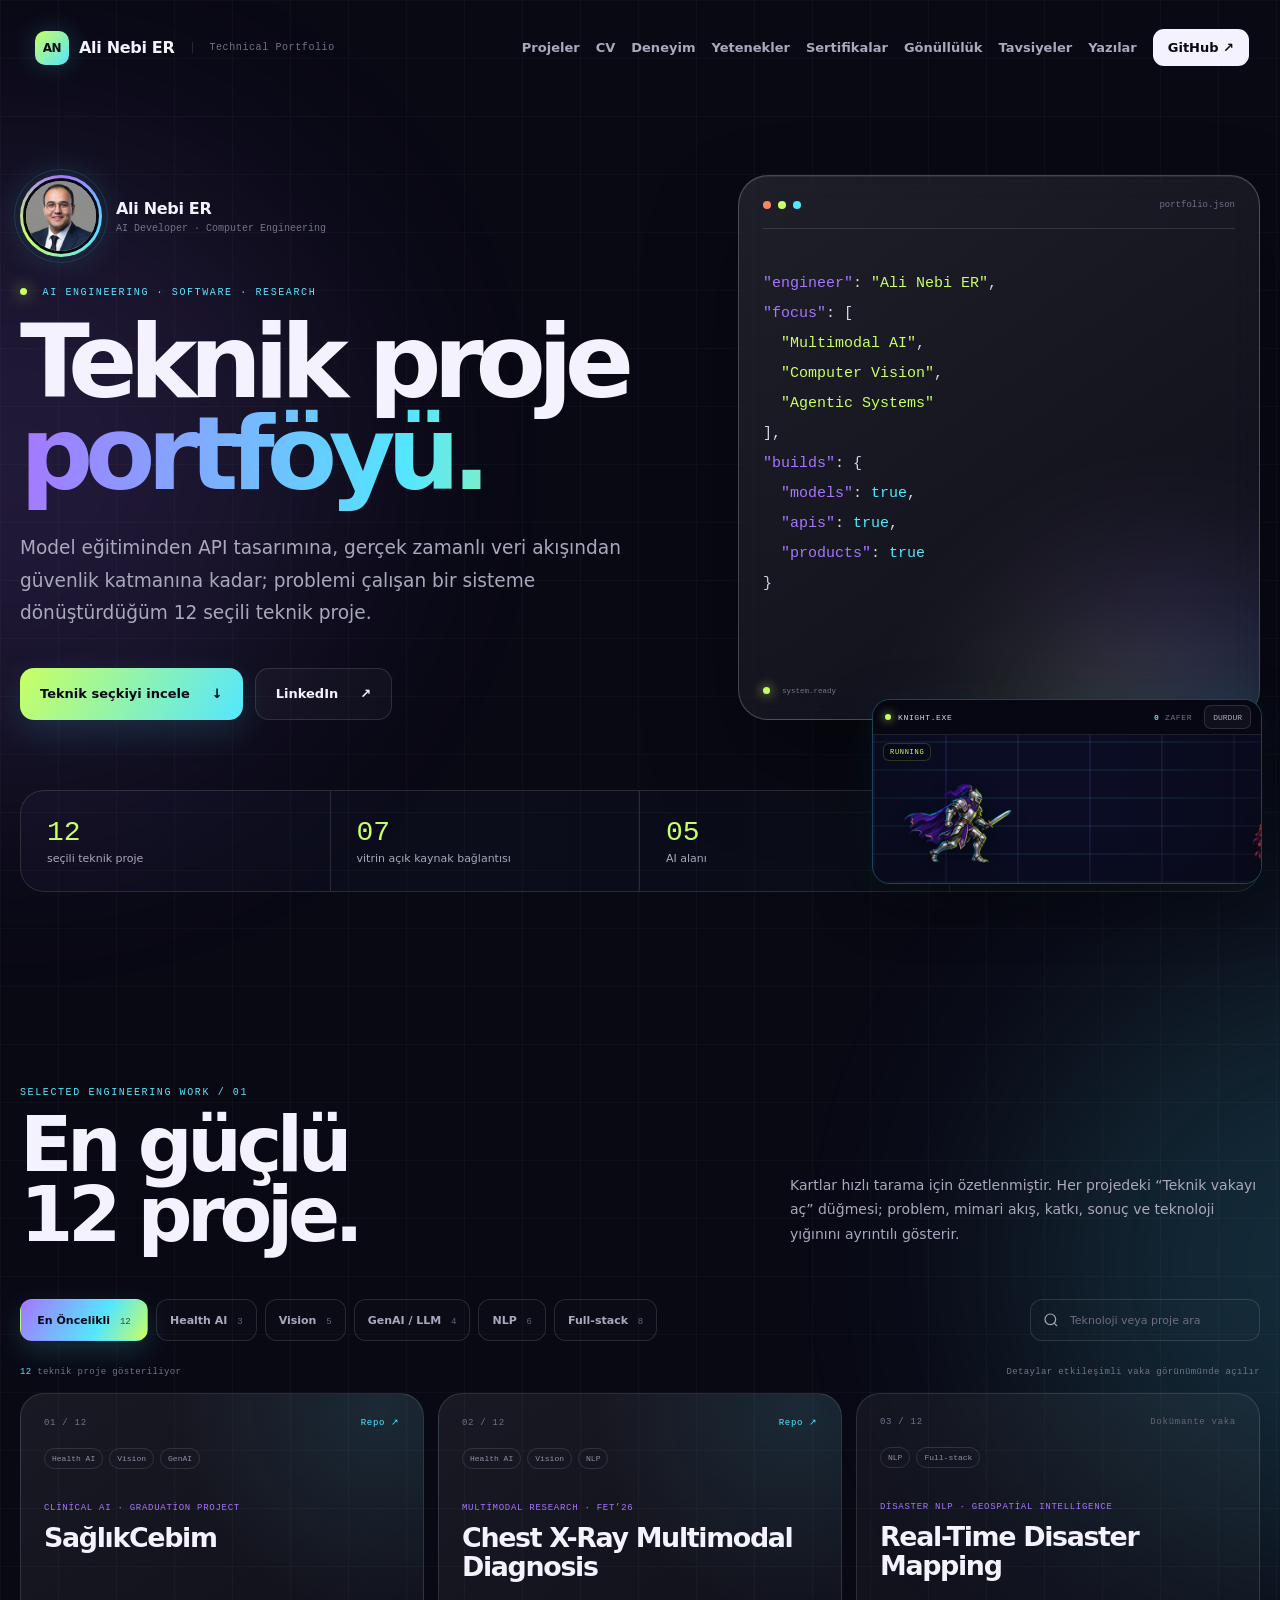
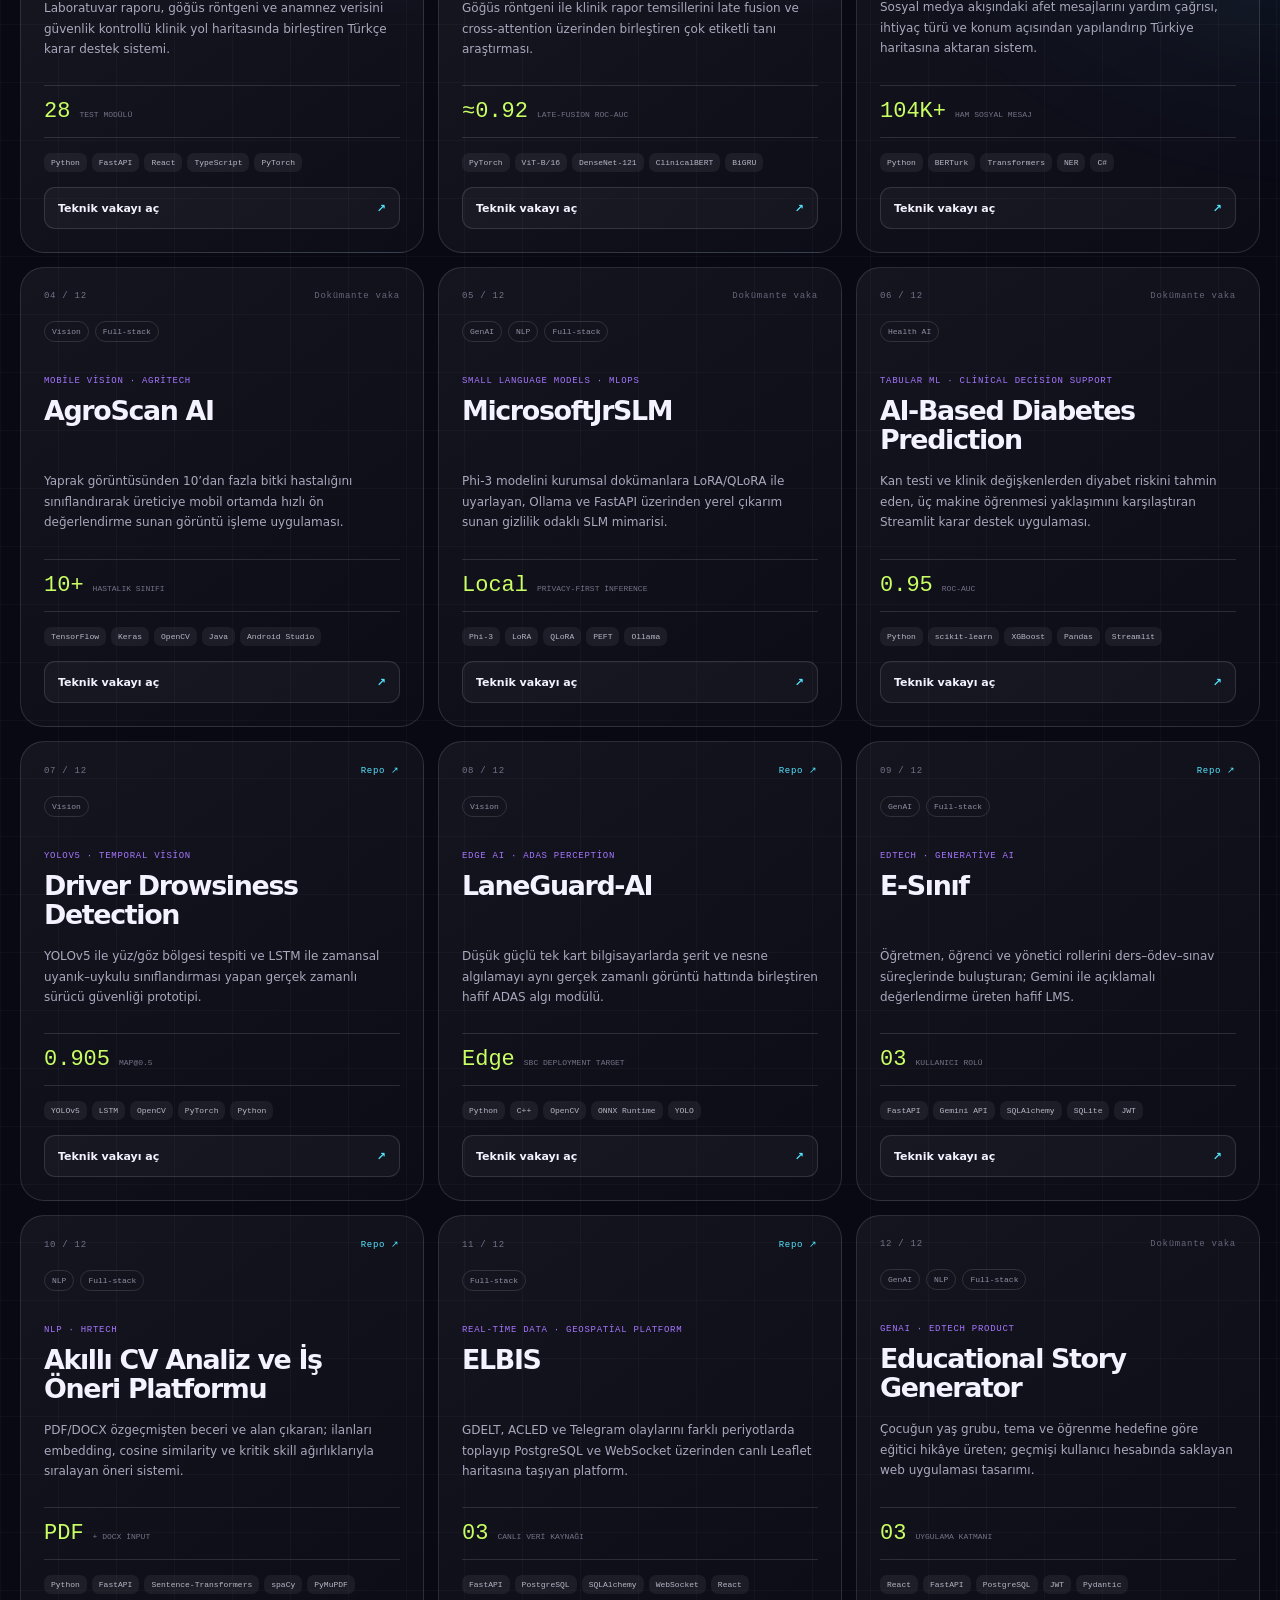
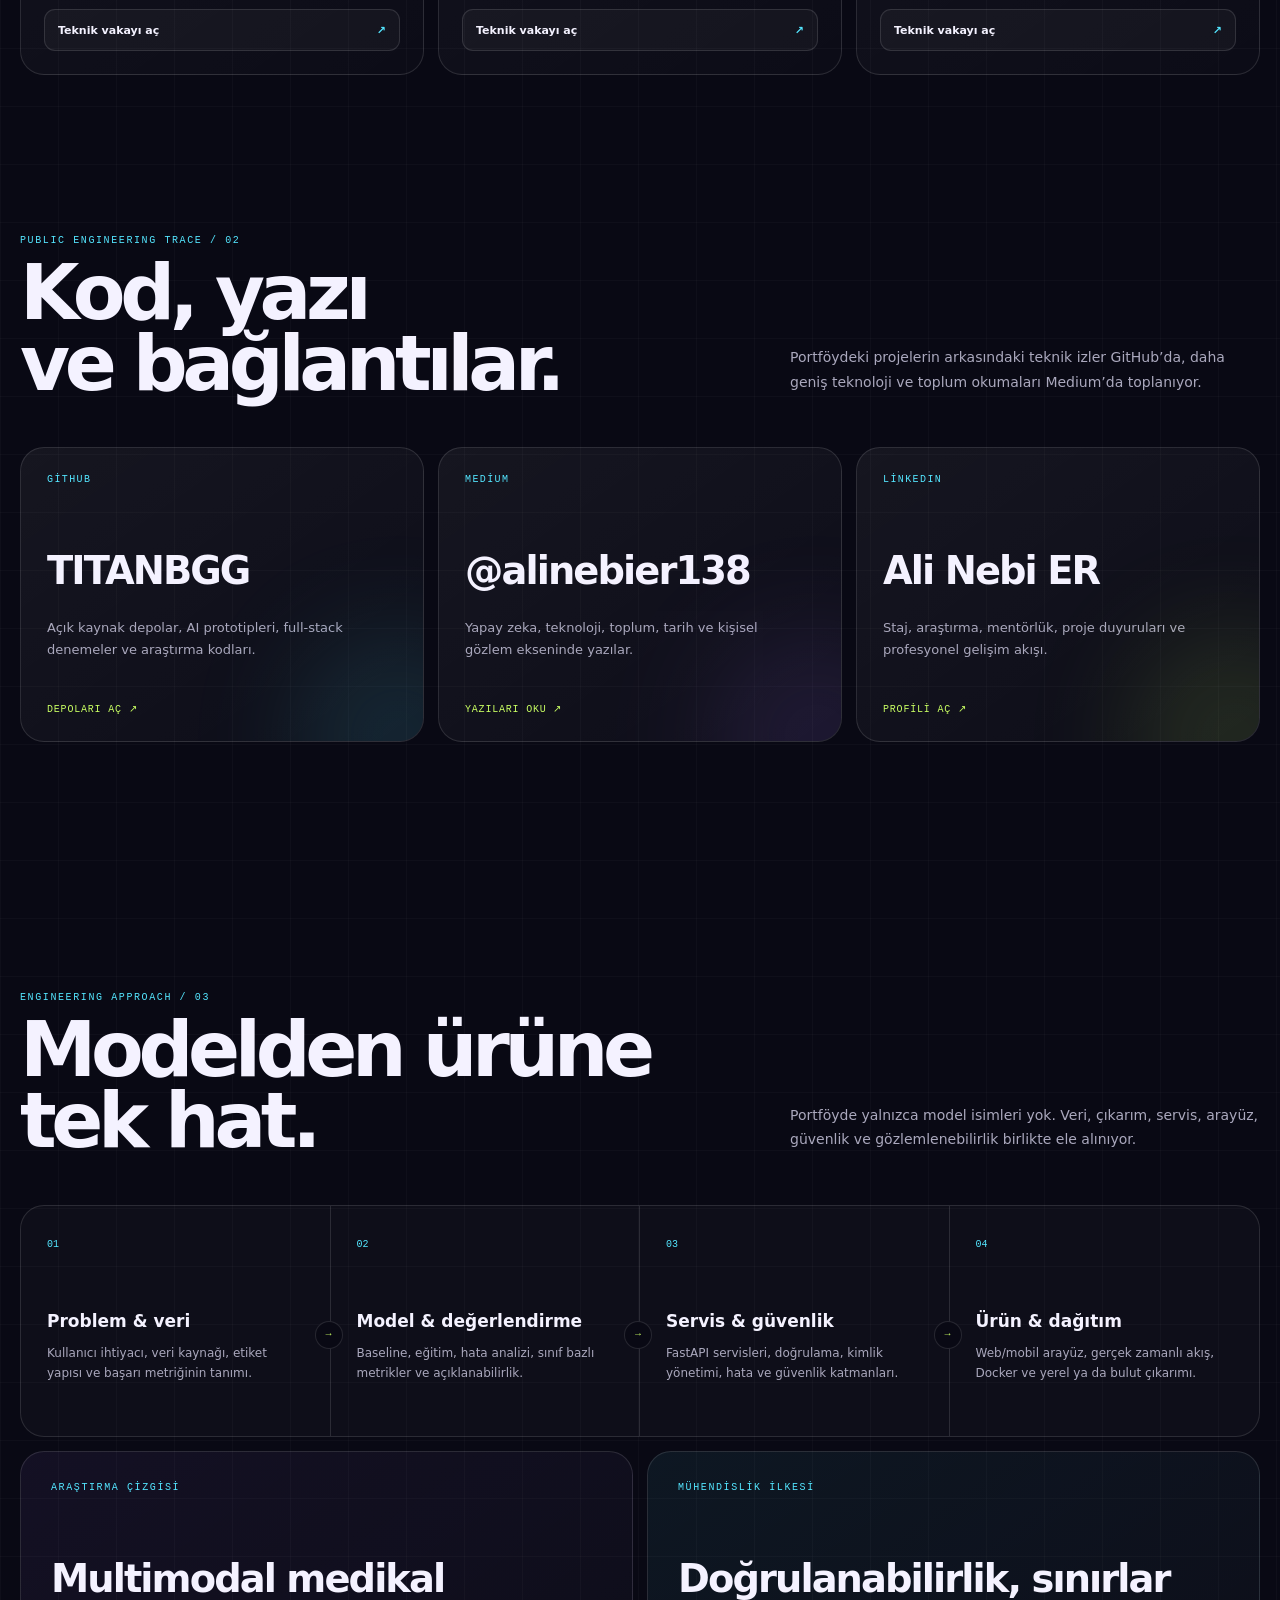
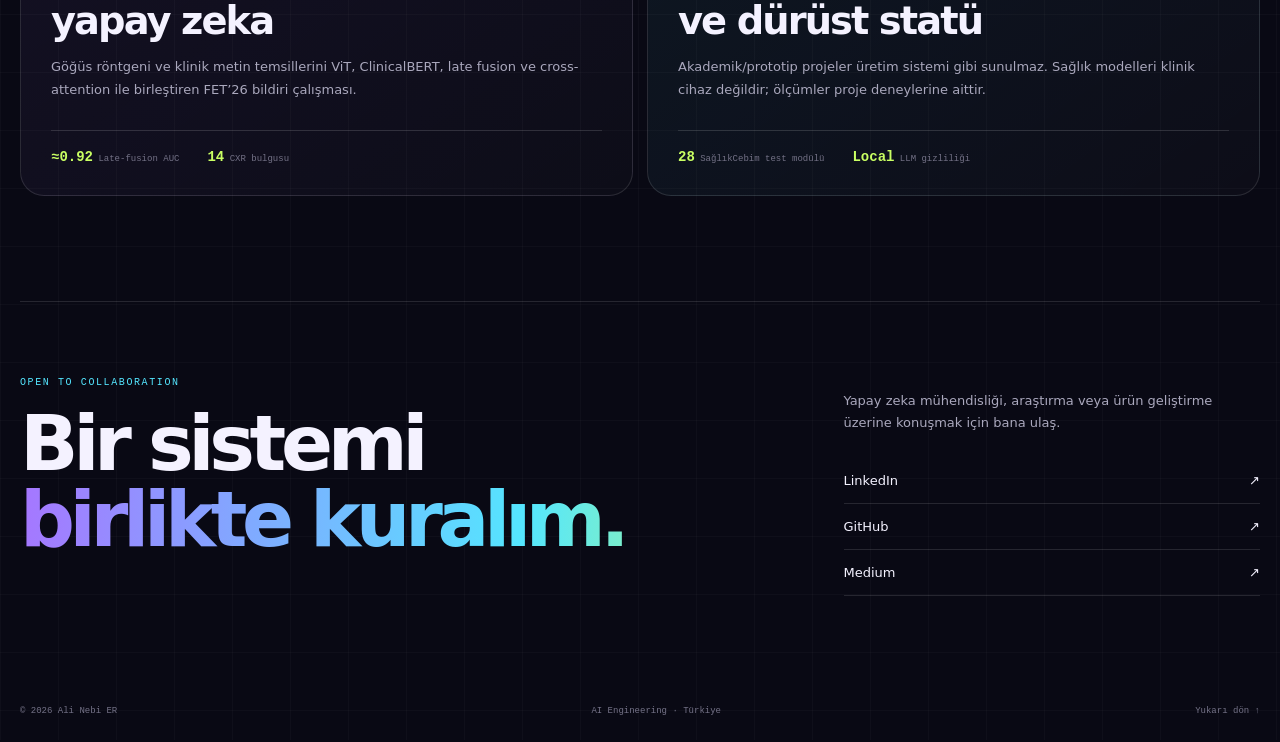
==== index.html @ 29ad794d "Publish portfolio site" ====
﻿<!DOCTYPE html>
<!-- saved from url=(0041)https://ali-nebi-er.titanbg.chatgpt.site/ -->
<html lang="tr"><head><meta http-equiv="Content-Type" content="text/html; charset=UTF-8">
    
    <meta name="viewport" content="width=device-width, initial-scale=1.0">
    <meta name="theme-color" content="#090914">
    <meta name="description" content="Ali Nebi ER'in yapay zeka, makine öğrenmesi, bilgisayarlı görü ve full-stack sistemler üzerine teknik proje portföyü.">
    <title>Ali Nebi ER — Technical Project Portfolio</title>
    <link rel="icon" href="./assets/favicon.svg" type="image/svg+xml">
    <link rel="preconnect" href="https://fonts.googleapis.com/">
    <link rel="preconnect" href="https://fonts.gstatic.com/" crossorigin="">
    <link href="./assets/css2" rel="stylesheet">
    <link rel="stylesheet" href="./assets/styles.css">
    <script src="./assets/script.js" defer=""></script>
  </head>
  <body>
    <a class="skip-link" href="#main">İçeriğe geç</a>
    <div class="page-progress" data-page-progress="" aria-hidden="true" style="--scroll-progress: 0.0000;"></div>
    <div class="pointer-aura" data-pointer-aura="" aria-hidden="true"></div>
    <div class="ambient ambient-one" aria-hidden="true"></div>
    <div class="ambient ambient-two" aria-hidden="true"></div>

    <header class="site-header" data-header="">
      <a class="brand" href="#top" aria-label="Ana sayfa">
        <span class="brand-mark">AN</span>
        <span class="brand-text">Ali Nebi ER</span>
        <span class="brand-sub">Technical Portfolio</span>
      </a>
      <nav class="nav" aria-label="Ana menü">
        <a href="#projeler">Projeler</a>
        <a href="./cv.html">CV</a>
        <a href="./deneyim.html">Deneyim</a>
        <a href="./yetenekler.html">Yetenekler</a><a href="./cv.html#basarilar">Sertifikalar</a>
        <a href="./gonulluluk.html">Gönüllülük</a>
        <a href="./tavsiyeler.html">Tavsiyeler</a>
        <a href="./yazilar.html">Yazılar</a>
        <a class="nav-cta" href="https://github.com/TITANBGG" target="_blank" rel="noreferrer">GitHub <span aria-hidden="true">↗</span></a>
      </nav>
    </header>

    <main id="main">
      <section class="hero section" id="top" aria-labelledby="hero-title">
        <div class="hero-copy reveal is-visible">
          <div class="hero-identity">
            <div class="portrait-ring">
              <img src="./assets/ali-nebi-er.jpg" width="400" height="400" alt="Ali Nebi ER portresi" fetchpriority="high">
            </div>
            <div>
              <strong>Ali Nebi ER</strong>
              <span>AI Developer · Computer Engineering</span>
            </div>
          </div>
          <p class="eyebrow"><span class="status-dot"></span> AI ENGINEERING · SOFTWARE · RESEARCH</p>
          <h1 id="hero-title">Teknik proje<br><span class="gradient-text">portföyü.</span></h1>
          <p class="hero-lead">Model eğitiminden API tasarımına, gerçek zamanlı veri akışından güvenlik katmanına kadar; problemi çalışan bir sisteme dönüştürdüğüm 12 seçili teknik proje.</p>
          <div class="hero-actions">
            <a class="button button-primary" href="#projeler">Teknik seçkiyi incele <span aria-hidden="true">↓</span></a>
            <a class="button button-ghost" href="https://www.linkedin.com/in/alinebier" target="_blank" rel="noreferrer">LinkedIn <span aria-hidden="true">↗</span></a>
          </div>
        </div>

        <div class="hero-console reveal is-visible" aria-label="Teknik odak özeti">
          <div class="console-bar"><span></span><span></span><span></span><code>portfolio.json</code></div>
          <pre><span class="code-key">"engineer"</span>: <span class="code-value">"Ali Nebi ER"</span>,
<span class="code-key">"focus"</span>: [
  <span class="code-value">"Multimodal AI"</span>,
  <span class="code-value">"Computer Vision"</span>,
  <span class="code-value">"Agentic Systems"</span>
],
<span class="code-key">"builds"</span>: {
  <span class="code-key">"models"</span>: <span class="code-number">true</span>,
  <span class="code-key">"apis"</span>: <span class="code-number">true</span>,
  <span class="code-key">"products"</span>: <span class="code-number">true</span>
}</pre>
          <div class="console-signal"><span></span><small>system.ready</small></div>
        </div>

        <div class="portfolio-stats reveal is-visible" aria-label="Portföy özeti">
          <div><strong data-count-to="12">12</strong><span>seçili teknik proje</span></div>
          <div><strong data-count-to="7" data-count-pad="2">07</strong><span>vitrin açık kaynak bağlantısı</span></div>
          <div><strong data-count-to="5" data-count-pad="2">05</strong><span>AI alanı</span></div>
          <div><strong>E2E</strong><span>uçtan uca yaklaşım</span></div>
        </div>
      </section>

      <section class="projects section" id="projeler" aria-labelledby="projects-title">
        <div class="section-heading reveal is-visible">
          <div>
            <p class="eyebrow">SELECTED ENGINEERING WORK / 01</p>
            <h2 id="projects-title">En güçlü<br>12 proje.</h2>
          </div>
          <p>Kartlar hızlı tarama için özetlenmiştir. Her projedeki “Teknik vakayı aç” düğmesi; problem, mimari akış, katkı, sonuç ve teknoloji yığınını ayrıntılı gösterir.</p>
        </div>

        <div class="project-controls reveal is-visible">
          <div class="filters" role="group" aria-label="Projeleri türe göre filtrele">
            <button class="filter filter-priority is-active" type="button" data-filter="all" aria-pressed="true">En Öncelikli <span data-filter-count="all">12</span></button>
            <button class="filter" type="button" data-filter="health" aria-pressed="false">Health AI <span data-filter-count="health">3</span></button>
            <button class="filter" type="button" data-filter="vision" aria-pressed="false">Vision <span data-filter-count="vision">5</span></button>
            <button class="filter" type="button" data-filter="genai" aria-pressed="false">GenAI / LLM <span data-filter-count="genai">4</span></button>
            <button class="filter" type="button" data-filter="nlp" aria-pressed="false">NLP <span data-filter-count="nlp">6</span></button>
            <button class="filter" type="button" data-filter="fullstack" aria-pressed="false">Full-stack <span data-filter-count="fullstack">8</span></button>
          </div>
          <label class="project-search">
            <span class="sr-only">Projelerde ara</span>
            <svg aria-hidden="true" viewBox="0 0 24 24"><path d="m21 21-4.35-4.35m2.35-5.65a8 8 0 1 1-16 0 8 8 0 0 1 16 0Z"></path></svg>
            <input type="search" placeholder="Teknoloji veya proje ara" data-search="">
          </label>
        </div>

        <div class="result-line reveal is-visible">
          <p><span data-result-count="">12</span> teknik proje gösteriliyor</p>
          <span>Detaylar etkileşimli vaka görünümünde açılır</span>
        </div>

        <div class="project-grid" data-project-grid="" aria-live="polite">
    <article class="case-card is-featured is-visible" data-project-id="saglikcebim" style="--delay: 0ms;">
      <div class="card-topline">
        <span>01 / 12</span>
        <a class="card-repo" href="https://github.com/TITANBGG/SaglikCebim_V2" target="_blank" rel="noreferrer" aria-label="SağlıkCebim bağlantısını aç">Repo ↗</a>
      </div>
      <div class="card-category-row"><span>Health AI</span><span>Vision</span><span>GenAI</span></div>
      <div class="card-copy">
        <p class="card-kicker">Clinical AI · Graduation Project</p>
        <h3>SağlıkCebim</h3>
        <p>Laboratuvar raporu, göğüs röntgeni ve anamnez verisini güvenlik kontrollü klinik yol haritasında birleştiren Türkçe karar destek sistemi.</p>
      </div>
      <div class="card-metric"><strong>28</strong><span>test modülü</span></div>
      <div class="card-stack"><span>Python</span><span>FastAPI</span><span>React</span><span>TypeScript</span><span>PyTorch</span></div>
      <button class="case-open" type="button" data-open-case="saglikcebim"><span>Teknik vakayı aç</span><span aria-hidden="true">↗</span></button>
    </article>
    <article class="case-card is-featured is-visible" data-project-id="cxr-fusion" style="--delay: 45ms;">
      <div class="card-topline">
        <span>02 / 12</span>
        <a class="card-repo" href="https://github.com/TITANBGG/SaglikCebim_V2/tree/main/paper_multimodal_cxr" target="_blank" rel="noreferrer" aria-label="Chest X-Ray Multimodal Diagnosis bağlantısını aç">Repo ↗</a>
      </div>
      <div class="card-category-row"><span>Health AI</span><span>Vision</span><span>NLP</span></div>
      <div class="card-copy">
        <p class="card-kicker">Multimodal Research · FET’26</p>
        <h3>Chest X-Ray Multimodal Diagnosis</h3>
        <p>Göğüs röntgeni ile klinik rapor temsillerini late fusion ve cross-attention üzerinden birleştiren çok etiketli tanı araştırması.</p>
      </div>
      <div class="card-metric"><strong>≈0.92</strong><span>late-fusion ROC-AUC</span></div>
      <div class="card-stack"><span>PyTorch</span><span>ViT-B/16</span><span>DenseNet-121</span><span>ClinicalBERT</span><span>BiGRU</span></div>
      <button class="case-open" type="button" data-open-case="cxr-fusion"><span>Teknik vakayı aç</span><span aria-hidden="true">↗</span></button>
    </article>
    <article class="case-card is-visible" data-project-id="afet-harita" style="--delay: 90ms;">
      <div class="card-topline">
        <span>03 / 12</span>
        <span class="card-private">Dokümante vaka</span>
      </div>
      <div class="card-category-row"><span>NLP</span><span>Full-stack</span></div>
      <div class="card-copy">
        <p class="card-kicker">Disaster NLP · Geospatial Intelligence</p>
        <h3>Real-Time Disaster Mapping</h3>
        <p>Sosyal medya akışındaki afet mesajlarını yardım çağrısı, ihtiyaç türü ve konum açısından yapılandırıp Türkiye haritasına aktaran sistem.</p>
      </div>
      <div class="card-metric"><strong>104K+</strong><span>ham sosyal mesaj</span></div>
      <div class="card-stack"><span>Python</span><span>BERTurk</span><span>Transformers</span><span>NER</span><span>C#</span></div>
      <button class="case-open" type="button" data-open-case="afet-harita"><span>Teknik vakayı aç</span><span aria-hidden="true">↗</span></button>
    </article>
    <article class="case-card is-visible" data-project-id="agroscan" style="--delay: 135ms;">
      <div class="card-topline">
        <span>04 / 12</span>
        <span class="card-private">Dokümante vaka</span>
      </div>
      <div class="card-category-row"><span>Vision</span><span>Full-stack</span></div>
      <div class="card-copy">
        <p class="card-kicker">Mobile Vision · AgriTech</p>
        <h3>AgroScan AI</h3>
        <p>Yaprak görüntüsünden 10’dan fazla bitki hastalığını sınıflandırarak üreticiye mobil ortamda hızlı ön değerlendirme sunan görüntü işleme uygulaması.</p>
      </div>
      <div class="card-metric"><strong>10+</strong><span>hastalık sınıfı</span></div>
      <div class="card-stack"><span>TensorFlow</span><span>Keras</span><span>OpenCV</span><span>Java</span><span>Android Studio</span></div>
      <button class="case-open" type="button" data-open-case="agroscan"><span>Teknik vakayı aç</span><span aria-hidden="true">↗</span></button>
    </article>
    <article class="case-card is-visible" data-project-id="microsoft-jrslm" style="--delay: 180ms;">
      <div class="card-topline">
        <span>05 / 12</span>
        <span class="card-private">Dokümante vaka</span>
      </div>
      <div class="card-category-row"><span>GenAI</span><span>NLP</span><span>Full-stack</span></div>
      <div class="card-copy">
        <p class="card-kicker">Small Language Models · MLOps</p>
        <h3>MicrosoftJrSLM</h3>
        <p>Phi-3 modelini kurumsal dokümanlara LoRA/QLoRA ile uyarlayan, Ollama ve FastAPI üzerinden yerel çıkarım sunan gizlilik odaklı SLM mimarisi.</p>
      </div>
      <div class="card-metric"><strong>Local</strong><span>privacy-first inference</span></div>
      <div class="card-stack"><span>Phi-3</span><span>LoRA</span><span>QLoRA</span><span>PEFT</span><span>Ollama</span></div>
      <button class="case-open" type="button" data-open-case="microsoft-jrslm"><span>Teknik vakayı aç</span><span aria-hidden="true">↗</span></button>
    </article>
    <article class="case-card is-visible" data-project-id="diabetes" style="--delay: 225ms;">
      <div class="card-topline">
        <span>06 / 12</span>
        <span class="card-private">Dokümante vaka</span>
      </div>
      <div class="card-category-row"><span>Health AI</span></div>
      <div class="card-copy">
        <p class="card-kicker">Tabular ML · Clinical Decision Support</p>
        <h3>AI-Based Diabetes Prediction</h3>
        <p>Kan testi ve klinik değişkenlerden diyabet riskini tahmin eden, üç makine öğrenmesi yaklaşımını karşılaştıran Streamlit karar destek uygulaması.</p>
      </div>
      <div class="card-metric"><strong>0.95</strong><span>ROC-AUC</span></div>
      <div class="card-stack"><span>Python</span><span>scikit-learn</span><span>XGBoost</span><span>Pandas</span><span>Streamlit</span></div>
      <button class="case-open" type="button" data-open-case="diabetes"><span>Teknik vakayı aç</span><span aria-hidden="true">↗</span></button>
    </article>
    <article class="case-card is-visible" data-project-id="drowsiness" style="--delay: 270ms;">
      <div class="card-topline">
        <span>07 / 12</span>
        <a class="card-repo" href="https://github.com/TITANBGG/Driver_Drownise_Detection_Program-" target="_blank" rel="noreferrer" aria-label="Driver Drowsiness Detection bağlantısını aç">Repo ↗</a>
      </div>
      <div class="card-category-row"><span>Vision</span></div>
      <div class="card-copy">
        <p class="card-kicker">YOLOv5 · Temporal Vision</p>
        <h3>Driver Drowsiness Detection</h3>
        <p>YOLOv5 ile yüz/göz bölgesi tespiti ve LSTM ile zamansal uyanık–uykulu sınıflandırması yapan gerçek zamanlı sürücü güvenliği prototipi.</p>
      </div>
      <div class="card-metric"><strong>0.905</strong><span>mAP@0.5</span></div>
      <div class="card-stack"><span>YOLOv5</span><span>LSTM</span><span>OpenCV</span><span>PyTorch</span><span>Python</span></div>
      <button class="case-open" type="button" data-open-case="drowsiness"><span>Teknik vakayı aç</span><span aria-hidden="true">↗</span></button>
    </article>
    <article class="case-card is-visible" data-project-id="laneguard" style="--delay: 270ms;">
      <div class="card-topline">
        <span>08 / 12</span>
        <a class="card-repo" href="https://github.com/TITANBGG/LaneGuard-AI" target="_blank" rel="noreferrer" aria-label="LaneGuard-AI bağlantısını aç">Repo ↗</a>
      </div>
      <div class="card-category-row"><span>Vision</span></div>
      <div class="card-copy">
        <p class="card-kicker">Edge AI · ADAS Perception</p>
        <h3>LaneGuard-AI</h3>
        <p>Düşük güçlü tek kart bilgisayarlarda şerit ve nesne algılamayı aynı gerçek zamanlı görüntü hattında birleştiren hafif ADAS algı modülü.</p>
      </div>
      <div class="card-metric"><strong>Edge</strong><span>SBC deployment target</span></div>
      <div class="card-stack"><span>Python</span><span>C++</span><span>OpenCV</span><span>ONNX Runtime</span><span>YOLO</span></div>
      <button class="case-open" type="button" data-open-case="laneguard"><span>Teknik vakayı aç</span><span aria-hidden="true">↗</span></button>
    </article>
    <article class="case-card is-visible" data-project-id="e-sinif" style="--delay: 270ms;">
      <div class="card-topline">
        <span>09 / 12</span>
        <a class="card-repo" href="https://github.com/TITANBGG/E-Sinif-" target="_blank" rel="noreferrer" aria-label="E-Sınıf bağlantısını aç">Repo ↗</a>
      </div>
      <div class="card-category-row"><span>GenAI</span><span>Full-stack</span></div>
      <div class="card-copy">
        <p class="card-kicker">EdTech · Generative AI</p>
        <h3>E-Sınıf</h3>
        <p>Öğretmen, öğrenci ve yönetici rollerini ders–ödev–sınav süreçlerinde buluşturan; Gemini ile açıklamalı değerlendirme üreten hafif LMS.</p>
      </div>
      <div class="card-metric"><strong>03</strong><span>kullanıcı rolü</span></div>
      <div class="card-stack"><span>FastAPI</span><span>Gemini API</span><span>SQLAlchemy</span><span>SQLite</span><span>JWT</span></div>
      <button class="case-open" type="button" data-open-case="e-sinif"><span>Teknik vakayı aç</span><span aria-hidden="true">↗</span></button>
    </article>
    <article class="case-card is-visible" data-project-id="cv-platform" style="--delay: 270ms;">
      <div class="card-topline">
        <span>10 / 12</span>
        <a class="card-repo" href="https://github.com/TITANBGG/Find_a_Job_with_CV_Detector" target="_blank" rel="noreferrer" aria-label="Akıllı CV Analiz ve İş Öneri Platformu bağlantısını aç">Repo ↗</a>
      </div>
      <div class="card-category-row"><span>NLP</span><span>Full-stack</span></div>
      <div class="card-copy">
        <p class="card-kicker">NLP · HRTech</p>
        <h3>Akıllı CV Analiz ve İş Öneri Platformu</h3>
        <p>PDF/DOCX özgeçmişten beceri ve alan çıkaran; ilanları embedding, cosine similarity ve kritik skill ağırlıklarıyla sıralayan öneri sistemi.</p>
      </div>
      <div class="card-metric"><strong>PDF</strong><span>+ DOCX input</span></div>
      <div class="card-stack"><span>Python</span><span>FastAPI</span><span>Sentence-Transformers</span><span>spaCy</span><span>PyMuPDF</span></div>
      <button class="case-open" type="button" data-open-case="cv-platform"><span>Teknik vakayı aç</span><span aria-hidden="true">↗</span></button>
    </article>
    <article class="case-card is-visible" data-project-id="elbis" style="--delay: 270ms;">
      <div class="card-topline">
        <span>11 / 12</span>
        <a class="card-repo" href="https://github.com/TITANBGG/Elbis" target="_blank" rel="noreferrer" aria-label="ELBIS bağlantısını aç">Repo ↗</a>
      </div>
      <div class="card-category-row"><span>Full-stack</span></div>
      <div class="card-copy">
        <p class="card-kicker">Real-Time Data · Geospatial Platform</p>
        <h3>ELBIS</h3>
        <p>GDELT, ACLED ve Telegram olaylarını farklı periyotlarda toplayıp PostgreSQL ve WebSocket üzerinden canlı Leaflet haritasına taşıyan platform.</p>
      </div>
      <div class="card-metric"><strong>03</strong><span>canlı veri kaynağı</span></div>
      <div class="card-stack"><span>FastAPI</span><span>PostgreSQL</span><span>SQLAlchemy</span><span>WebSocket</span><span>React</span></div>
      <button class="case-open" type="button" data-open-case="elbis"><span>Teknik vakayı aç</span><span aria-hidden="true">↗</span></button>
    </article>
    <article class="case-card is-visible" data-project-id="story-generator" style="--delay: 270ms;">
      <div class="card-topline">
        <span>12 / 12</span>
        <span class="card-private">Dokümante vaka</span>
      </div>
      <div class="card-category-row"><span>GenAI</span><span>NLP</span><span>Full-stack</span></div>
      <div class="card-copy">
        <p class="card-kicker">GenAI · EdTech Product</p>
        <h3>Educational Story Generator</h3>
        <p>Çocuğun yaş grubu, tema ve öğrenme hedefine göre eğitici hikâye üreten; geçmişi kullanıcı hesabında saklayan web uygulaması tasarımı.</p>
      </div>
      <div class="card-metric"><strong>03</strong><span>uygulama katmanı</span></div>
      <div class="card-stack"><span>React</span><span>FastAPI</span><span>PostgreSQL</span><span>JWT</span><span>Pydantic</span></div>
      <button class="case-open" type="button" data-open-case="story-generator"><span>Teknik vakayı aç</span><span aria-hidden="true">↗</span></button>
    </article></div>
        <p class="empty-state" data-empty="" hidden="">Bu filtre ve arama ile eşleşen proje bulunamadı.</p>
        <noscript><p class="empty-state">Proje kartlarını görüntülemek için JavaScript etkin olmalıdır.</p></noscript>
      </section>

      <section class="profiles section" id="yayinlar" aria-labelledby="profiles-title">
        <div class="section-heading reveal is-visible">
          <div>
            <p class="eyebrow">PUBLIC ENGINEERING TRACE / 02</p>
            <h2 id="profiles-title">Kod, yazı<br>ve bağlantılar.</h2>
          </div>
          <p>Portföydeki projelerin arkasındaki teknik izler GitHub’da, daha geniş teknoloji ve toplum okumaları Medium’da toplanıyor.</p>
        </div>

        <div class="profile-grid">
          <a class="profile-card reveal is-visible" href="https://github.com/TITANBGG" target="_blank" rel="noreferrer">
            <span>GitHub</span>
            <strong>TITANBGG</strong>
            <p>Açık kaynak depolar, AI prototipleri, full-stack denemeler ve araştırma kodları.</p>
            <em>Depoları aç ↗</em>
          </a>
          <a class="profile-card reveal is-visible" href="https://medium.com/@alinebier138" target="_blank" rel="noreferrer">
            <span>Medium</span>
            <strong>@alinebier138</strong>
            <p>Yapay zeka, teknoloji, toplum, tarih ve kişisel gözlem ekseninde yazılar.</p>
            <em>Yazıları oku ↗</em>
          </a>
          <a class="profile-card reveal is-visible" href="https://www.linkedin.com/in/alinebier" target="_blank" rel="noreferrer">
            <span>LinkedIn</span>
            <strong>Ali Nebi ER</strong>
            <p>Staj, araştırma, mentörlük, proje duyuruları ve profesyonel gelişim akışı.</p>
            <em>Profili aç ↗</em>
          </a>
        </div>
      </section>

      <section class="approach section" id="yaklasim" aria-labelledby="approach-title">
        <div class="section-heading reveal is-visible">
          <div>
            <p class="eyebrow">ENGINEERING APPROACH / 03</p>
            <h2 id="approach-title">Modelden ürüne<br>tek hat.</h2>
          </div>
          <p>Portföyde yalnızca model isimleri yok. Veri, çıkarım, servis, arayüz, güvenlik ve gözlemlenebilirlik birlikte ele alınıyor.</p>
        </div>

        <div class="pipeline reveal is-visible" aria-label="Uçtan uca geliştirme yaklaşımı">
          <article><span>01</span><strong>Problem &amp; veri</strong><p>Kullanıcı ihtiyacı, veri kaynağı, etiket yapısı ve başarı metriğinin tanımı.</p></article>
          <article><span>02</span><strong>Model &amp; değerlendirme</strong><p>Baseline, eğitim, hata analizi, sınıf bazlı metrikler ve açıklanabilirlik.</p></article>
          <article><span>03</span><strong>Servis &amp; güvenlik</strong><p>FastAPI servisleri, doğrulama, kimlik yönetimi, hata ve güvenlik katmanları.</p></article>
          <article><span>04</span><strong>Ürün &amp; dağıtım</strong><p>Web/mobil arayüz, gerçek zamanlı akış, Docker ve yerel ya da bulut çıkarımı.</p></article>
        </div>

        <div class="evidence-grid">
          <article class="evidence-card reveal is-visible">
            <p class="micro-label">ARAŞTIRMA ÇİZGİSİ</p>
            <h3>Multimodal medikal yapay zeka</h3>
            <p>Göğüs röntgeni ve klinik metin temsillerini ViT, ClinicalBERT, late fusion ve cross-attention ile birleştiren FET’26 bildiri çalışması.</p>
            <div class="evidence-metrics"><span><strong>≈0.92</strong> Late-fusion AUC</span><span><strong>14</strong> CXR bulgusu</span></div>
          </article>
          <article class="evidence-card reveal is-visible">
            <p class="micro-label">MÜHENDİSLİK İLKESİ</p>
            <h3>Doğrulanabilirlik, sınırlar ve dürüst statü</h3>
            <p>Akademik/prototip projeler üretim sistemi gibi sunulmaz. Sağlık modelleri klinik cihaz değildir; ölçümler proje deneylerine aittir.</p>
            <div class="evidence-metrics"><span><strong>28</strong> SağlıkCebim test modülü</span><span><strong>Local</strong> LLM gizliliği</span></div>
          </article>
        </div>

        <footer class="contact-footer reveal is-visible">
          <div>
            <p class="eyebrow">OPEN TO COLLABORATION</p>
            <h2>Bir sistemi<br><span class="gradient-text">birlikte kuralım.</span></h2>
          </div>
          <div class="contact-side">
            <p>Yapay zeka mühendisliği, araştırma veya ürün geliştirme üzerine konuşmak için bana ulaş.</p>
            <div class="social-links">
              <a href="https://www.linkedin.com/in/alinebier" target="_blank" rel="noreferrer">LinkedIn <span>↗</span></a>
              <a href="https://github.com/TITANBGG" target="_blank" rel="noreferrer">GitHub <span>↗</span></a>
              <a href="https://medium.com/@alinebier138" target="_blank" rel="noreferrer">Medium <span>↗</span></a>
            </div>
          </div>
          <div class="footer-bottom"><span>© <span data-year="">2026</span> Ali Nebi ER</span><span>AI Engineering · Türkiye</span><a href="#top">Yukarı dön ↑</a></div>
        </footer>
      </section>
    </main>

    <aside class="mini-quest is-paused" data-quest="" aria-label="Koşan şövalye mini oyun sahnesi">
      <div class="quest-toolbar">
        <span class="quest-title"><i aria-hidden="true"></i> KNIGHT.EXE</span>
        <span class="quest-score"><strong data-quest-kills="">0</strong> zafer</span>
        <button class="quest-toggle" type="button" data-quest-toggle="" aria-pressed="true" aria-label="Şövalye animasyonunu başlat">Başlat</button>
      </div>
      <div class="quest-world" data-quest-world="" aria-hidden="true">
        <div class="quest-status" data-quest-status="">PAUSED</div>
        <div class="quest-spark" data-quest-spark=""></div>
        <img class="quest-knight" data-quest-knight="" src="./assets/knight.png" width="260" height="213" alt="" draggable="false">
        <img class="quest-monster" data-quest-monster="" src="./assets/monster.png" width="180" height="145" alt="" draggable="false" style="--monster-x: 406px;">
      </div>
    </aside>

    <dialog class="case-dialog" data-case-dialog="" aria-labelledby="case-title">
      <div class="dialog-shell">
        <div class="dialog-topbar">
          <span class="dialog-index" data-dialog-index=""></span>
          <button class="dialog-close" type="button" data-dialog-close="" aria-label="Proje detayını kapat">Kapat <span aria-hidden="true">×</span></button>
        </div>
        <div class="dialog-content" data-dialog-content=""></div>
      </div>
    </dialog>
  

<audio class="audio-output" style="display: none;"></audio><div id="volume-booster-visusalizer">
                    <div class="sound">
                        <div class="sound-icon"></div>
                        <div class="sound-wave sound-wave_one"></div>
                        <div class="sound-wave sound-wave_two"></div>
                        <div class="sound-wave sound-wave_three"></div>
                    </div>
                    <div class="segments-box">
                        <div data-range="1-20" class="segment"><span></span></div>
                        <div data-range="21-40" class="segment"><span></span></div>
                        <div data-range="41-60" class="segment"><span></span></div>
                        <div data-range="61-80" class="segment"><span></span></div>
                        <div data-range="81-100" class="segment"><span></span></div>
                    </div>
                </div></body></html>
---- assets/styles.css ----
:root {
  --bg: #090914;
  --surface: #111120;
  --surface-2: #17172a;
  --text: #f4f2ff;
  --muted: #aaa8bd;
  --muted-2: #747287;
  --line: rgba(255, 255, 255, 0.12);
  --line-strong: rgba(255, 255, 255, 0.22);
  --purple: #a676ff;
  --cyan: #54e6ff;
  --lime: #c9ff63;
  --orange: #ff8460;
  --radius: 24px;
  --font: "Manrope", system-ui, -apple-system, BlinkMacSystemFont, "Segoe UI", sans-serif;
  --mono: "DM Mono", ui-monospace, SFMono-Regular, Menlo, monospace;
}

* { box-sizing: border-box; }
html { scroll-behavior: smooth; }
body {
  margin: 0;
  color: var(--text);
  background:
    linear-gradient(rgba(255,255,255,.025) 1px, transparent 1px),
    linear-gradient(90deg, rgba(255,255,255,.025) 1px, transparent 1px),
    var(--bg);
  background-size: 58px 58px;
  font-family: var(--font);
  -webkit-font-smoothing: antialiased;
  overflow-x: hidden;
}
body.dialog-open { overflow: hidden; }
::selection { color: #090914; background: var(--cyan); }
a { color: inherit; text-decoration: none; }
button, input { font: inherit; }
button { color: inherit; }
.sr-only { position: absolute; width: 1px; height: 1px; padding: 0; margin: -1px; overflow: hidden; clip: rect(0,0,0,0); white-space: nowrap; border: 0; }
.skip-link { position: fixed; top: 10px; left: 10px; z-index: 100; padding: 10px 14px; background: white; color: #090914; transform: translateY(-150%); border-radius: 8px; }
.skip-link:focus { transform: translateY(0); }
:focus-visible { outline: 3px solid var(--cyan); outline-offset: 4px; }

.page-progress { position: fixed; z-index: 90; top: 0; left: 0; width: 100%; height: 3px; pointer-events: none; background: linear-gradient(90deg, var(--purple), var(--cyan), var(--lime)); box-shadow: 0 0 20px rgba(84,230,255,.55); transform: scaleX(var(--scroll-progress, 0)); transform-origin: left center; }
.pointer-aura { position: fixed; z-index: -1; left: 0; top: 0; width: 460px; height: 460px; border-radius: 50%; pointer-events: none; opacity: 0; background: radial-gradient(circle, rgba(84,230,255,.10), rgba(166,118,255,.045) 38%, transparent 70%); filter: blur(14px); transform: translate3d(calc(var(--pointer-x, -500px) - 50%), calc(var(--pointer-y, -500px) - 50%), 0); transition: opacity .35s ease; }
body.has-pointer .pointer-aura { opacity: 1; }
.ambient { position: fixed; width: 38rem; height: 38rem; pointer-events: none; filter: blur(130px); opacity: .16; z-index: -2; border-radius: 50%; will-change: transform; }
.ambient-one { background: var(--purple); left: -18rem; top: 10rem; animation: drift-one 18s ease-in-out infinite alternate; }
.ambient-two { background: var(--cyan); right: -22rem; top: 60rem; animation: drift-two 22s ease-in-out infinite alternate; }

.site-header {
  position: fixed; z-index: 50; top: 18px; left: 50%; width: min(1240px, calc(100% - 32px));
  transform: translateX(-50%); display: flex; align-items: center; justify-content: space-between;
  padding: 10px 10px 10px 14px; border: 1px solid transparent; border-radius: 18px;
  transition: background .3s ease, border-color .3s ease, backdrop-filter .3s ease;
}
.site-header.is-scrolled { background: rgba(9,9,20,.78); border-color: var(--line); backdrop-filter: blur(18px); }
.brand { display: inline-flex; align-items: center; gap: 10px; font-weight: 800; letter-spacing: -.02em; }
.brand-mark { position: relative; display: grid; place-items: center; width: 34px; height: 34px; color: #090914; border-radius: 10px; background: linear-gradient(135deg, var(--lime), var(--cyan)); box-shadow: 0 0 26px rgba(84,230,255,.2); font-size: 12px; }
.brand-sub { margin-left: 8px; padding-left: 16px; border-left: 1px solid var(--line); color: var(--muted-2); font: 10px var(--mono); letter-spacing: .06em; }
.nav { display: flex; align-items: center; gap: 16px; font-size: 13px; font-weight: 600; }
.nav > a:not(.nav-cta) { color: var(--muted); transition: color .2s ease; }
.nav > a:not(.nav-cta):hover { color: var(--text); }
.nav-cta { padding: 11px 15px; border-radius: 11px; color: #090914; background: var(--text); }

.section { width: min(1240px, calc(100% - 40px)); margin-inline: auto; }
.eyebrow, .micro-label, .case-label { margin: 0 0 18px; color: var(--cyan); font-family: var(--mono); font-size: 10px; letter-spacing: .16em; text-transform: uppercase; }
.status-dot { display: inline-block; width: 7px; height: 7px; margin-right: 8px; border-radius: 50%; background: var(--lime); box-shadow: 0 0 16px var(--lime); }
.gradient-text { color: transparent; background: linear-gradient(95deg, var(--purple), var(--cyan) 38%, var(--lime) 62%, var(--purple)); background-size: 220% auto; -webkit-background-clip: text; background-clip: text; animation: gradient-flow 7s linear infinite; }

.hero { min-height: 100vh; padding: 175px 0 70px; display: grid; grid-template-columns: 1.1fr .9fr; gap: 70px 80px; align-items: center; }
.hero-identity { display: flex; align-items: center; gap: 14px; margin-bottom: 30px; }
.portrait-ring { position: relative; width: 82px; height: 82px; flex: 0 0 auto; padding: 3px; border-radius: 50%; background: conic-gradient(from var(--portrait-angle, 0deg), var(--purple), var(--cyan), var(--lime), var(--purple)); box-shadow: 0 0 36px rgba(84,230,255,.17); animation: portrait-ring 8s linear infinite; }
.portrait-ring::after { content: ""; position: absolute; inset: -6px; z-index: -1; border: 1px solid rgba(84,230,255,.14); border-radius: inherit; }
.portrait-ring img { width: 100%; height: 100%; display: block; border: 3px solid var(--bg); border-radius: 50%; object-fit: cover; }
.hero-identity div:last-child { display: grid; gap: 5px; }
.hero-identity strong { font-size: 16px; letter-spacing: -.02em; }
.hero-identity span { color: var(--muted-2); font: 10px var(--mono); }
.hero h1 { max-width: 760px; margin: 0; font-size: clamp(4rem, 8vw, 7.2rem); line-height: .9; letter-spacing: -.08em; }
.hero-lead { max-width: 660px; margin: 32px 0 0; color: var(--muted); font-size: clamp(1rem, 1.45vw, 1.18rem); line-height: 1.75; }
.hero-actions { display: flex; gap: 12px; margin-top: 38px; }
.button { position: relative; display: inline-flex; align-items: center; justify-content: center; gap: 22px; min-height: 52px; padding: 0 20px; overflow: hidden; border-radius: 14px; font-weight: 700; font-size: 13px; transition: transform .2s ease, background .2s ease, box-shadow .2s ease; }
.button:hover { transform: translateY(-3px); }
.button-primary { color: #090914; background: linear-gradient(120deg, var(--lime), var(--cyan)); box-shadow: 0 12px 35px rgba(84,230,255,.14); }
.button-primary::after { content: ""; position: absolute; inset: -120% auto -120% -40%; width: 34%; background: rgba(255,255,255,.55); transform: rotate(18deg) translateX(-260%); transition: transform .7s ease; }
.button-primary:hover { box-shadow: 0 18px 45px rgba(84,230,255,.24); }
.button-primary:hover::after { transform: rotate(18deg) translateX(650%); }
.button-ghost { border: 1px solid var(--line); background: rgba(255,255,255,.03); }

.hero-console { --console-rx: 0deg; --console-ry: 0deg; position: relative; align-self: stretch; min-height: 420px; padding: 24px; overflow: hidden; border: 1px solid var(--line-strong); border-radius: 30px; background: linear-gradient(145deg, rgba(255,255,255,.09), rgba(255,255,255,.025)); box-shadow: 0 45px 90px rgba(0,0,0,.38), inset 0 1px 0 rgba(255,255,255,.08); backdrop-filter: blur(16px); transform: perspective(1100px) rotateX(var(--console-rx)) rotateY(var(--console-ry)) rotateZ(1.3deg); transform-style: preserve-3d; transition: transform .22s ease-out, border-color .3s ease, box-shadow .3s ease; }
.hero-console:hover { border-color: rgba(84,230,255,.38); box-shadow: 0 50px 110px rgba(0,0,0,.46), 0 0 55px rgba(84,230,255,.07), inset 0 1px 0 rgba(255,255,255,.1); }
.hero-console::before { content: ""; position: absolute; right: -15%; bottom: -35%; width: 330px; height: 330px; border-radius: 50%; background: conic-gradient(var(--purple), var(--cyan), var(--lime), var(--purple)); filter: blur(75px); opacity: .24; }
.hero-console::after { content: ""; position: absolute; z-index: 1; left: 0; right: 0; top: -20%; height: 90px; pointer-events: none; background: linear-gradient(180deg, transparent, rgba(84,230,255,.055), transparent); animation: scan-line 5.8s linear infinite; }
.console-bar { display: flex; align-items: center; gap: 7px; padding-bottom: 18px; border-bottom: 1px solid var(--line); }
.console-bar > span { width: 8px; height: 8px; border-radius: 50%; background: var(--orange); }
.console-bar > span:nth-child(2) { background: var(--lime); }
.console-bar > span:nth-child(3) { background: var(--cyan); }
.console-bar code { margin-left: auto; color: var(--muted-2); font: 9px var(--mono); }
.hero-console pre { position: relative; z-index: 2; margin: 40px 0 25px; white-space: pre-wrap; color: #d6d3e4; font: clamp(12px, 1.25vw, 15px)/2 var(--mono); }
.code-key { color: var(--purple); }
.code-value { color: var(--lime); }
.code-number { color: var(--cyan); }
.console-signal { position: absolute; left: 24px; right: 24px; bottom: 24px; display: flex; align-items: center; gap: 12px; color: var(--muted-2); font: 9px var(--mono); }
.console-signal span { width: 7px; height: 7px; border-radius: 50%; background: var(--lime); box-shadow: 0 0 12px var(--lime); animation: blink 1.8s ease infinite; }

.portfolio-stats { grid-column: 1 / -1; display: grid; grid-template-columns: repeat(4, 1fr); overflow: hidden; border: 1px solid var(--line); border-radius: var(--radius); background: linear-gradient(90deg, rgba(166,118,255,.04), rgba(84,230,255,.025), rgba(201,255,99,.025)); }
.portfolio-stats div { position: relative; display: flex; flex-direction: column; gap: 4px; padding: 26px; border-right: 1px solid var(--line); transition: background .25s ease, transform .25s ease; }
.portfolio-stats div:hover { z-index: 1; background: rgba(255,255,255,.045); transform: translateY(-3px); }
.portfolio-stats div:last-child { border-right: 0; }
.portfolio-stats strong { color: var(--lime); font: 500 28px var(--mono); }
.portfolio-stats span { color: var(--muted); font-size: 11px; }

.projects, .profiles, .approach { padding: 125px 0; }
.section-heading { display: flex; align-items: flex-end; justify-content: space-between; gap: 45px; margin-bottom: 48px; }
.section-heading .eyebrow { margin-bottom: 12px; }
.section-heading h2 { margin: 0; font-size: clamp(3.3rem, 6vw, 5.8rem); line-height: .92; letter-spacing: -.07em; }
.section-heading > p { max-width: 470px; margin: 0 0 5px; color: var(--muted); font-size: 14px; line-height: 1.75; }

.project-controls { display: flex; align-items: flex-start; justify-content: space-between; gap: 16px; }
.filters { display: flex; flex-wrap: wrap; gap: 8px; }
.filter { position: relative; min-height: 42px; padding: 0 13px; border: 1px solid var(--line); border-radius: 12px; background: rgba(255,255,255,.012); color: var(--muted); cursor: pointer; font-size: 11px; font-weight: 650; transition: transform .2s ease, color .2s ease, border-color .2s ease, background .2s ease, box-shadow .2s ease; }
.filter span { margin-left: 6px; opacity: .55; font: 9px var(--mono); }
.filter:hover { transform: translateY(-2px); border-color: rgba(84,230,255,.34); color: var(--text); background: rgba(84,230,255,.04); }
.filter.is-active { background: linear-gradient(120deg, var(--purple), var(--cyan) 62%, var(--lime)); color: #090914; border-color: transparent; box-shadow: 0 10px 28px rgba(84,230,255,.17); }
.filter.is-active span { opacity: .72; }
.filter-priority { min-width: 128px; }
.project-search { flex: 0 0 230px; display: flex; align-items: center; gap: 9px; height: 42px; padding: 0 12px; border: 1px solid var(--line); border-radius: 12px; background: rgba(255,255,255,.012); transition: border-color .2s ease, box-shadow .2s ease, background .2s ease; }
.project-search:focus-within { border-color: rgba(84,230,255,.55); background: rgba(84,230,255,.035); box-shadow: 0 0 0 4px rgba(84,230,255,.06); }
.project-search svg { width: 16px; flex: 0 0 auto; fill: none; stroke: var(--muted); stroke-width: 1.8; }
.project-search input { min-width: 0; width: 100%; border: 0; outline: 0; background: transparent; color: var(--text); font-size: 11px; }
.project-search input::placeholder { color: #6f6d81; }
.result-line { display: flex; align-items: center; justify-content: space-between; margin: 26px 0 16px; color: var(--muted-2); font: 9px var(--mono); letter-spacing: .04em; }
.result-line p { margin: 0; }
.result-line p span { color: var(--cyan); }

.project-grid { display: grid; grid-template-columns: repeat(3, 1fr); gap: 14px; }
.case-card { --delay: 0ms; --rx: 0deg; --ry: 0deg; --lift: 0px; --mx: 50%; --my: 50%; position: relative; min-height: 460px; display: flex; flex-direction: column; padding: 23px; overflow: hidden; border: 1px solid var(--line); border-radius: var(--radius); background: linear-gradient(145deg, rgba(255,255,255,.052), rgba(255,255,255,.017)); opacity: 0; transform: translateY(20px); transition: opacity .55s ease var(--delay), transform .18s ease-out, border-color .25s ease, box-shadow .25s ease; transform-style: preserve-3d; }
.case-card::before { content: ""; position: absolute; z-index: -1; inset: 0; opacity: 0; pointer-events: none; background: radial-gradient(420px circle at var(--mx) var(--my), rgba(84,230,255,.16), rgba(166,118,255,.07) 30%, transparent 64%); transition: opacity .3s ease; }
.case-card::after { content: ""; position: absolute; z-index: -1; width: 180px; height: 180px; right: -100px; top: -100px; border-radius: 50%; background: var(--purple); filter: blur(75px); opacity: 0; transition: opacity .3s ease; }
.case-card.is-visible { opacity: 1; transform: perspective(1000px) translateY(var(--lift)) rotateX(var(--rx)) rotateY(var(--ry)); }
.case-card:hover { --lift: -7px; border-color: rgba(84,230,255,.5); box-shadow: 0 24px 55px rgba(0,0,0,.28), 0 0 35px rgba(84,230,255,.055); }
.case-card:hover::before { opacity: 1; }
.case-card:hover::after { opacity: .22; }
.case-card.is-featured { background: radial-gradient(circle at 90% 4%, rgba(84,230,255,.10), transparent 36%), linear-gradient(145deg, rgba(255,255,255,.065), rgba(255,255,255,.02)); }
.card-topline { display: flex; align-items: center; justify-content: space-between; color: var(--muted-2); font: 9px var(--mono); letter-spacing: .08em; }
.card-repo { color: var(--cyan); }
.card-repo:hover { color: var(--lime); }
.card-private { color: #676579; }
.card-category-row { display: flex; gap: 6px; margin-top: 20px; }
.card-category-row span { padding: 5px 7px; border: 1px solid var(--line); border-radius: 999px; color: #9290a4; font: 8px var(--mono); }
.card-copy { padding-top: 34px; }
.card-kicker { margin: 0 0 10px !important; color: var(--purple) !important; font: 9px var(--mono) !important; letter-spacing: .08em; text-transform: uppercase; }
.case-card h3 { min-height: 2.25em; margin: 0; font-size: clamp(1.45rem, 2.1vw, 2rem); line-height: 1.08; letter-spacing: -.05em; }
.case-card p { margin: 15px 0 18px; color: var(--muted); font-size: 12px; line-height: 1.7; }
.card-metric { display: flex; align-items: baseline; gap: 9px; padding: 13px 0; margin-top: auto; border-top: 1px solid var(--line); border-bottom: 1px solid var(--line); }
.card-metric strong { color: var(--lime); font: 500 22px var(--mono); }
.card-metric span { color: var(--muted-2); font: 8px var(--mono); text-transform: uppercase; }
.card-stack { display: flex; flex-wrap: wrap; gap: 5px; padding: 15px 0; }
.card-stack span, .dialog-stack span { padding: 5px 7px; border-radius: 7px; background: rgba(255,255,255,.055); color: #b9b7c7; font: 8px var(--mono); }
.case-open { display: flex; align-items: center; justify-content: space-between; width: 100%; min-height: 42px; padding: 0 13px; border: 1px solid var(--line); border-radius: 11px; background: rgba(255,255,255,.035); cursor: pointer; color: var(--text); font-size: 11px; font-weight: 700; transition: .2s ease; }
.case-open span:last-child { color: var(--cyan); }
.case-open:hover { border-color: var(--cyan); background: rgba(84,230,255,.08); }
.empty-state { padding: 70px 20px; text-align: center; color: var(--muted); border: 1px dashed var(--line); border-radius: var(--radius); }

.profiles { padding-top: 35px; }
.profile-grid { display: grid; grid-template-columns: repeat(3, 1fr); gap: 14px; }
.profile-card { position: relative; min-height: 295px; display: flex; flex-direction: column; justify-content: space-between; padding: 26px; overflow: hidden; border: 1px solid var(--line); border-radius: var(--radius); background: linear-gradient(145deg, rgba(255,255,255,.055), rgba(255,255,255,.018)); transition: transform .25s ease, border-color .25s ease, box-shadow .25s ease; }
.profile-card::before { content: ""; position: absolute; inset: auto -80px -100px auto; width: 210px; height: 210px; border-radius: 50%; background: var(--cyan); opacity: .13; filter: blur(60px); transition: opacity .25s ease, transform .25s ease; }
.profile-card:nth-child(2)::before { background: var(--purple); }
.profile-card:nth-child(3)::before { background: var(--lime); }
.profile-card:hover { transform: translateY(-6px); border-color: rgba(84,230,255,.4); box-shadow: 0 24px 55px rgba(0,0,0,.24); }
.profile-card:hover::before { opacity: .25; transform: scale(1.08); }
.profile-card span { color: var(--cyan); font: 10px var(--mono); letter-spacing: .14em; text-transform: uppercase; }
.profile-card strong { display: block; margin-top: 58px; font-size: clamp(1.75rem, 3vw, 2.45rem); line-height: 1; letter-spacing: -.05em; }
.profile-card p { max-width: 340px; margin: 18px 0 34px; color: var(--muted); font-size: 13px; line-height: 1.7; }
.profile-card em { color: var(--lime); font: normal 10px var(--mono); letter-spacing: .08em; text-transform: uppercase; }

.page-hero { min-height: 58vh; padding: 165px 0 70px; display: grid; grid-template-columns: 1fr .75fr; gap: 60px; align-items: end; }
.page-kicker { margin: 0 0 18px; color: var(--cyan); font: 10px var(--mono); letter-spacing: .16em; text-transform: uppercase; }
.page-hero h1 { margin: 0; font-size: clamp(3.5rem, 7vw, 6.5rem); line-height: .9; letter-spacing: -.075em; }
.page-hero p { max-width: 720px; margin: 28px 0 0; color: var(--muted); font-size: 16px; line-height: 1.8; }
.page-card { border: 1px solid var(--line); border-radius: var(--radius); background: linear-gradient(145deg, rgba(255,255,255,.06), rgba(255,255,255,.018)); padding: 28px; }
.page-card strong { display: block; color: var(--lime); font: 500 28px var(--mono); }
.page-card span { display: block; margin-top: 8px; color: var(--muted); font-size: 13px; line-height: 1.65; }
.content-section { padding: 65px 0; }
.content-section:first-of-type { padding-top: 35px; }
.content-heading { display: flex; justify-content: space-between; gap: 40px; margin-bottom: 28px; border-bottom: 1px solid var(--line); padding-bottom: 20px; }
.content-heading h2 { margin: 0; font-size: clamp(2.2rem, 4vw, 4rem); line-height: .95; letter-spacing: -.06em; }
.content-heading p { max-width: 520px; margin: 0; color: var(--muted); font-size: 14px; line-height: 1.75; }
.timeline { display: grid; gap: 12px; }
.timeline-item { display: grid; grid-template-columns: 220px 1fr; gap: 28px; padding: 24px; border: 1px solid var(--line); border-radius: 18px; background: rgba(255,255,255,.025); }
.timeline-date { color: var(--cyan); font: 10px var(--mono); letter-spacing: .1em; text-transform: uppercase; }
.timeline-item h3 { margin: 0; font-size: 24px; letter-spacing: -.04em; }
.timeline-item p { margin: 12px 0 0; color: var(--muted); font-size: 14px; line-height: 1.75; }
.tag-row { display: flex; flex-wrap: wrap; gap: 7px; margin-top: 16px; }
.tag-row span { padding: 6px 8px; border-radius: 8px; background: rgba(255,255,255,.055); color: #b9b7c7; font: 9px var(--mono); }
.info-grid { display: grid; grid-template-columns: repeat(3, 1fr); gap: 14px; }
.info-card { min-height: 230px; padding: 24px; border: 1px solid var(--line); border-radius: 18px; background: rgba(255,255,255,.025); }
.info-card h3 { margin: 0; font-size: 22px; letter-spacing: -.04em; }
.info-card p, .info-card li { color: var(--muted); font-size: 13px; line-height: 1.75; }
.info-card ul { padding-left: 18px; margin: 16px 0 0; }
.skill-snapshot { display: grid; grid-template-columns: repeat(3, 1fr); gap: 14px; }
.skill-focus-card { position: relative; min-height: 315px; padding: 28px; overflow: hidden; border: 1px solid var(--line); border-radius: var(--radius); background: linear-gradient(145deg, rgba(84,230,255,.055), rgba(255,255,255,.018)); }
.skill-focus-card::after { content: ""; position: absolute; right: -80px; bottom: -90px; width: 220px; height: 220px; border-radius: 50%; background: var(--cyan); opacity: .12; filter: blur(65px); }
.skill-focus-card:nth-child(2)::after { background: var(--purple); }
.skill-focus-card:nth-child(3)::after { background: var(--lime); }
.skill-focus-card > span { color: var(--cyan); font: 10px var(--mono); letter-spacing: .14em; }
.skill-focus-card h3 { margin: 72px 0 16px; font-size: 30px; line-height: 1; letter-spacing: -.05em; }
.skill-focus-card p { position: relative; z-index: 1; margin: 0; color: var(--muted); font-size: 13px; line-height: 1.75; }
.skill-focus-card strong { position: relative; z-index: 1; display: block; margin-top: 28px; color: var(--lime); font: 10px var(--mono); letter-spacing: .04em; }
.skill-matrix { display: grid; grid-template-columns: repeat(2, 1fr); gap: 14px; }
.skill-card { min-height: 285px; padding: 26px; border: 1px solid var(--line); border-radius: 18px; background: rgba(255,255,255,.025); transition: transform .22s ease, border-color .22s ease, background .22s ease; }
.skill-card:hover { transform: translateY(-4px); border-color: rgba(84,230,255,.36); background: rgba(84,230,255,.04); }
.skill-card-head { display: flex; align-items: flex-start; justify-content: space-between; gap: 18px; }
.skill-card-head h3 { margin: 0; font-size: 25px; line-height: 1.05; letter-spacing: -.045em; }
.skill-card-head span { padding: 7px 9px; border: 1px solid rgba(201,255,99,.22); border-radius: 999px; color: var(--lime); font: 8px var(--mono); letter-spacing: .08em; text-transform: uppercase; }
.skill-card p { min-height: 66px; margin: 18px 0 18px; color: var(--muted); font-size: 13px; line-height: 1.7; }
.skill-meter { height: 8px; overflow: hidden; border: 1px solid var(--line); border-radius: 999px; background: rgba(255,255,255,.035); }
.skill-meter i { display: block; width: var(--level); height: 100%; border-radius: inherit; background: linear-gradient(90deg, var(--purple), var(--cyan), var(--lime)); box-shadow: 0 0 18px rgba(84,230,255,.28); }
.tool-cloud { display: flex; flex-wrap: wrap; gap: 10px; padding: 26px; border: 1px solid var(--line); border-radius: var(--radius); background: linear-gradient(145deg, rgba(166,118,255,.055), rgba(255,255,255,.018)); }
.tool-cloud span { padding: 10px 12px; border: 1px solid rgba(255,255,255,.11); border-radius: 999px; background: rgba(255,255,255,.04); color: #d8d6e5; font: 10px var(--mono); transition: transform .2s ease, border-color .2s ease, color .2s ease; }
.tool-cloud span:hover { transform: translateY(-2px); border-color: rgba(84,230,255,.42); color: var(--cyan); }
.skill-proof-list .timeline-item { background: linear-gradient(145deg, rgba(255,255,255,.032), rgba(84,230,255,.02)); }
.quote-card { padding: 26px; border: 1px solid rgba(84,230,255,.24); border-radius: 18px; background: linear-gradient(145deg, rgba(84,230,255,.06), rgba(166,118,255,.04)); }
.quote-card blockquote { margin: 0; color: #d8d6e5; font-size: 18px; line-height: 1.7; }
.quote-card cite { display: block; margin-top: 18px; color: var(--muted-2); font: normal 10px var(--mono); letter-spacing: .1em; text-transform: uppercase; }
.article-list { display: grid; grid-template-columns: repeat(2, 1fr); gap: 14px; }
.article-card { display: block; padding: 24px; border: 1px solid var(--line); border-radius: 18px; background: rgba(255,255,255,.025); transition: transform .2s ease, border-color .2s ease, background .2s ease; }
.article-card:hover { transform: translateY(-4px); border-color: rgba(84,230,255,.38); background: rgba(84,230,255,.045); }
.article-card span { color: var(--cyan); font: 9px var(--mono); letter-spacing: .12em; text-transform: uppercase; }
.article-card h3 { margin: 18px 0 12px; font-size: 24px; letter-spacing: -.04em; }
.article-card p { margin: 0; color: var(--muted); font-size: 13px; line-height: 1.7; }
.article-card em { display: inline-block; margin-top: 18px; color: var(--lime); font: normal 10px var(--mono); letter-spacing: .08em; text-transform: uppercase; }
.cert-grid { display: grid; grid-template-columns: repeat(2, 1fr); gap: 14px; }
.cert-card { position: relative; min-height: 235px; padding: 24px; overflow: hidden; border: 1px solid var(--line); border-radius: 18px; background: rgba(255,255,255,.025); }
.cert-card::after { content: ""; position: absolute; right: -70px; bottom: -90px; width: 190px; height: 190px; border-radius: 50%; background: var(--purple); opacity: .12; filter: blur(55px); }
.cert-top { display: flex; align-items: center; gap: 16px; margin-bottom: 24px; }
.cert-logo { position: relative; width: 64px; height: 64px; flex: 0 0 auto; display: grid; place-items: center; overflow: hidden; padding: 8px; border: 1px solid var(--line); border-radius: 16px; color: #fff; background: #fff; object-fit: contain; font: 800 15px var(--mono); text-shadow: 0 1px 8px rgba(0,0,0,.26); }
.logo-anthropic { color: #17120f; background: #f4efe6; font-size: 13px; letter-spacing: -.05em; text-shadow: none; }
.logo-nasa { background: radial-gradient(circle at 34% 32%, #fff 0 4px, transparent 5px), linear-gradient(135deg, #0b3d91, #1d65c1); font-size: 11px; }
.logo-akbank { background: #e30613; }
.logo-google { background: conic-gradient(from 45deg, #4285f4 0 25%, #34a853 0 50%, #fbbc05 0 75%, #ea4335 0); font-size: 24px; }
.logo-academy { background: linear-gradient(135deg, #3b82f6, #22c55e); }
.logo-ibm { background: repeating-linear-gradient(0deg, #0f62fe 0 4px, #054ada 4px 8px); }
.logo-btk { background: #123c69; }
.logo-linkedin { background: #0a66c2; font-size: 24px; text-transform: none; }
.logo-yetgen { color: #111; background: linear-gradient(135deg, #ff7a00, #ffd000); text-shadow: none; }
.logo-mentorink { background: #6c4ff6; }
.logo-ge { background: #0072ce; }
.logo-tubitak { background: #d71920; }
.logo-wtech { background: #111; }
.logo-teknolojide-kadin { background: linear-gradient(135deg, #7c3aed, #ec4899); }
.logo-hacettepe { background: #8b1e3f; }
.logo-paloalto { background: #fa582d; }
.logo-bogazici { background: #003b71; }
.logo-cydd { background: #00a3e0; }
.logo-afad { background: #f58220; }
.logo-tusiad { background: #00539b; }
.cert-issuer { color: var(--muted-2); font: 9px var(--mono); letter-spacing: .1em; text-transform: uppercase; }
.cert-card h3 { position: relative; z-index: 1; margin: 0; font-size: 21px; line-height: 1.18; letter-spacing: -.04em; }
.cert-card p { position: relative; z-index: 1; margin: 14px 0 0; color: var(--muted); font-size: 13px; line-height: 1.7; }
.credential-id { display: inline-block; margin-top: 14px; color: var(--cyan); font: 9px var(--mono); word-break: break-all; }

.archive-section { margin-top: 150px; padding-top: 105px; border-top: 1px solid var(--line); }
.archive-heading { display: flex; align-items: flex-end; justify-content: space-between; gap: 45px; margin-bottom: 42px; }
.archive-heading h3 { margin: 0; font-size: clamp(3rem, 5.5vw, 5.4rem); line-height: .94; letter-spacing: -.07em; }
.archive-heading > p { max-width: 500px; margin: 0 0 5px; color: var(--muted); font-size: 14px; line-height: 1.75; }
.archive-controls { display: flex; align-items: flex-start; justify-content: space-between; gap: 16px; }
.archive-grid { display: grid; grid-template-columns: repeat(3, 1fr); gap: 12px; }
.archive-card { --rx: 0deg; --ry: 0deg; --mx: 50%; --my: 50%; position: relative; min-height: 325px; display: flex; flex-direction: column; padding: 20px; overflow: hidden; border: 1px solid var(--line); border-radius: 20px; background: rgba(255,255,255,.022); transition: transform .18s ease-out, border-color .25s ease, background .25s ease, box-shadow .25s ease; transform-style: preserve-3d; }
.archive-card::before { content: ""; position: absolute; z-index: -1; inset: 0; opacity: 0; pointer-events: none; background: radial-gradient(360px circle at var(--mx) var(--my), rgba(166,118,255,.13), rgba(84,230,255,.05) 35%, transparent 68%); transition: opacity .25s ease; }
.archive-card:hover { transform: perspective(900px) translateY(-5px) rotateX(var(--rx)) rotateY(var(--ry)); border-color: rgba(84,230,255,.38); background: rgba(255,255,255,.038); box-shadow: 0 20px 42px rgba(0,0,0,.22); }
.archive-card:hover::before { opacity: 1; }
.archive-kicker { margin: 35px 0 9px !important; color: var(--purple) !important; font: 8px var(--mono) !important; letter-spacing: .08em; text-transform: uppercase; }
.archive-card h4 { min-height: 2.3em; margin: 0; font-size: 19px; line-height: 1.15; letter-spacing: -.04em; }
.archive-card > p:not(.archive-kicker) { margin: 13px 0 18px; color: var(--muted); font-size: 11px; line-height: 1.65; }
.archive-stack { display: flex; flex-wrap: wrap; gap: 5px; margin-top: auto; padding: 14px 0; border-top: 1px solid var(--line); }
.archive-stack span { padding: 5px 7px; border-radius: 7px; background: rgba(255,255,255,.05); color: #aaa8bb; font: 8px var(--mono); }
.archive-open { display: flex; align-items: center; justify-content: space-between; min-height: 39px; padding: 0 11px; border: 1px solid var(--line); border-radius: 10px; background: transparent; cursor: pointer; font-size: 10px; font-weight: 700; }
.archive-open span:last-child { color: var(--cyan); }
.archive-open:hover { border-color: var(--cyan); background: rgba(84,230,255,.06); }

.approach { padding-bottom: 0; }
.pipeline { display: grid; grid-template-columns: repeat(4, 1fr); border: 1px solid var(--line); border-radius: var(--radius); overflow: hidden; background: rgba(255,255,255,.022); }
.pipeline article { position: relative; min-height: 230px; padding: 26px; border-right: 1px solid var(--line); transition: background .3s ease; }
.pipeline article:hover { background: linear-gradient(145deg, rgba(84,230,255,.06), rgba(166,118,255,.035)); }
.pipeline article:last-child { border-right: 0; }
.pipeline article > span { color: var(--cyan); font: 10px var(--mono); }
.pipeline article strong { display: block; margin: 60px 0 12px; font-size: 17px; }
.pipeline article p { margin: 0; color: var(--muted); font-size: 12px; line-height: 1.7; }
.pipeline article:not(:last-child)::after { content: "→"; position: absolute; z-index: 2; right: -13px; top: 50%; display: grid; place-items: center; width: 26px; height: 26px; color: var(--lime); background: var(--bg); border: 1px solid var(--line); border-radius: 50%; font: 10px var(--mono); }

.evidence-grid { display: grid; grid-template-columns: 1fr 1fr; gap: 14px; margin-top: 14px; }
.evidence-card { min-height: 330px; padding: 30px; border: 1px solid var(--line); border-radius: var(--radius); background: linear-gradient(145deg, rgba(166,118,255,.07), rgba(255,255,255,.018)); transition: transform .3s ease, border-color .3s ease, box-shadow .3s ease; }
.evidence-card:hover { transform: translateY(-6px); border-color: rgba(166,118,255,.36); box-shadow: 0 24px 55px rgba(0,0,0,.22); }
.evidence-card:nth-child(2) { background: linear-gradient(145deg, rgba(84,230,255,.065), rgba(255,255,255,.018)); }
.evidence-card h3 { max-width: 500px; margin: 65px 0 14px; font-size: clamp(1.6rem, 3vw, 2.5rem); line-height: 1.1; letter-spacing: -.05em; }
.evidence-card > p:not(.micro-label) { max-width: 570px; color: var(--muted); font-size: 13px; line-height: 1.75; }
.evidence-metrics { display: flex; gap: 28px; margin-top: 28px; padding-top: 18px; border-top: 1px solid var(--line); color: var(--muted-2); font: 9px var(--mono); }
.evidence-metrics strong { color: var(--lime); font-size: 14px; }

.contact-footer { display: grid; grid-template-columns: 1.3fr .7fr; gap: 50px; margin-top: 105px; padding: 75px 0 24px; border-top: 1px solid var(--line); }
.contact-footer h2 { margin: 0; font-size: clamp(3rem, 6vw, 5.8rem); line-height: 1; letter-spacing: -.07em; }
.contact-side { align-self: end; }
.contact-side > p { color: var(--muted); font-size: 13px; line-height: 1.7; }
.social-links { display: grid; margin-top: 24px; }
.social-links a { display: flex; justify-content: space-between; padding: 15px 0; border-bottom: 1px solid var(--line); font-size: 13px; transition: color .2s ease, padding .2s ease; }
.social-links a:hover { padding-left: 8px; color: var(--cyan); }
.footer-bottom { grid-column: 1 / -1; display: flex; justify-content: space-between; margin-top: 60px; color: var(--muted-2); font: 9px var(--mono); }

.mini-quest { position: fixed; z-index: 42; right: 18px; bottom: 16px; width: min(390px, calc(100vw - 28px)); overflow: hidden; border: 1px solid rgba(84,230,255,.28); border-radius: 18px; background: rgba(7,7,18,.9); box-shadow: 0 20px 55px rgba(0,0,0,.48), 0 0 42px rgba(84,230,255,.07); backdrop-filter: blur(16px); transition: opacity .3s ease, transform .3s ease, border-color .3s ease; }
.mini-quest:hover { border-color: rgba(201,255,99,.42); }
body.dialog-open .mini-quest { opacity: 0; pointer-events: none; transform: translateY(24px); }
.quest-toolbar { position: relative; z-index: 5; height: 35px; display: flex; align-items: center; gap: 12px; padding: 0 10px 0 12px; border-bottom: 1px solid rgba(255,255,255,.1); background: rgba(9,9,20,.86); font: 8px var(--mono); letter-spacing: .08em; text-transform: uppercase; }
.quest-title { display: inline-flex; align-items: center; gap: 7px; color: #d9d7e6; }
.quest-title i { width: 6px; height: 6px; border-radius: 50%; background: var(--lime); box-shadow: 0 0 10px var(--lime); animation: blink 1.5s ease-in-out infinite; }
.quest-score { margin-left: auto; color: var(--muted-2); }
.quest-score strong { color: var(--cyan); }
.quest-toggle { min-height: 24px; padding: 0 8px; border: 1px solid var(--line); border-radius: 7px; background: rgba(255,255,255,.04); color: var(--muted); cursor: pointer; font: 8px var(--mono); text-transform: uppercase; transition: color .2s ease, border-color .2s ease, background .2s ease; }
.quest-toggle:hover { color: var(--text); border-color: var(--cyan); background: rgba(84,230,255,.08); }
.quest-world { position: relative; height: 148px; overflow: hidden; isolation: isolate; background-color: #0a0d24; background-image: linear-gradient(90deg, rgba(9,9,20,.15), transparent 50%, rgba(9,9,20,.32)), repeating-linear-gradient(0deg, rgba(84,230,255,.08) 0 2px, transparent 2px 28px), repeating-linear-gradient(90deg, rgba(166,118,255,.1) 0 2px, transparent 2px 72px); background-repeat: repeat; background-position: 0 center; background-size: auto 100%; animation: quest-road-scroll 13s linear infinite; }
.quest-world::after { content: ""; position: absolute; z-index: 4; inset: 0; pointer-events: none; background: linear-gradient(90deg, rgba(9,9,20,.28), transparent 20%, transparent 76%, rgba(9,9,20,.28)), linear-gradient(0deg, rgba(9,9,20,.28), transparent 35%); }
.quest-status { position: absolute; z-index: 6; top: 8px; left: 10px; padding: 4px 6px; border: 1px solid rgba(201,255,99,.18); border-radius: 6px; color: var(--lime); background: rgba(9,9,20,.6); font: 7px var(--mono); letter-spacing: .1em; }
.quest-knight { position: absolute; z-index: 3; left: 27px; bottom: 12px; width: 113px; height: auto; user-select: none; filter: drop-shadow(0 8px 10px rgba(0,0,0,.42)); transform-origin: 55% 90%; animation: knight-run .38s ease-in-out infinite alternate; }
.quest-knight.is-attacking { animation: knight-strike .58s cubic-bezier(.25,.8,.25,1) both; }
.quest-monster { --monster-x: 300px; position: absolute; z-index: 2; left: 0; bottom: 13px; width: 73px; height: auto; user-select: none; filter: drop-shadow(0 7px 9px rgba(0,0,0,.45)); transform: translate3d(var(--monster-x), 0, 0); animation: monster-float .5s ease-in-out infinite alternate; will-change: transform; }
.quest-monster.is-hit { animation: monster-defeat .62s ease-out both; }
.quest-spark { position: absolute; z-index: 7; left: 128px; bottom: 54px; width: 12px; height: 12px; opacity: 0; border-radius: 50%; pointer-events: none; background: white; box-shadow: 0 0 8px var(--lime), 0 0 18px var(--cyan), 0 0 32px var(--purple); }
.quest-spark.is-active { animation: quest-spark .56s ease-out both; }
.mini-quest.is-paused .quest-world, .mini-quest.is-paused .quest-knight, .mini-quest.is-paused .quest-monster, .mini-quest.is-paused .quest-title i { animation-play-state: paused; }
.mini-quest.is-paused .quest-status { color: var(--orange); border-color: rgba(255,132,96,.22); }

.case-dialog { width: min(1080px, calc(100% - 28px)); max-height: 92vh; padding: 0; overflow: hidden; color: var(--text); border: 1px solid var(--line-strong); border-radius: 28px; background: #0e0e1b; box-shadow: 0 60px 150px rgba(0,0,0,.7); }
.case-dialog::backdrop { background: rgba(3,3,10,.82); backdrop-filter: blur(8px); }
.dialog-shell { max-height: 92vh; overflow-y: auto; scrollbar-color: var(--purple) transparent; }
.dialog-topbar { position: sticky; z-index: 5; top: 0; display: flex; align-items: center; justify-content: space-between; padding: 14px 18px; border-bottom: 1px solid var(--line); background: rgba(14,14,27,.9); backdrop-filter: blur(16px); }
.dialog-index { color: var(--muted-2); font: 9px var(--mono); letter-spacing: .08em; text-transform: uppercase; }
.dialog-close { display: inline-flex; align-items: center; gap: 10px; padding: 8px 11px; border: 1px solid var(--line); border-radius: 10px; background: rgba(255,255,255,.035); cursor: pointer; font-size: 10px; }
.dialog-close span { color: var(--cyan); font-size: 16px; line-height: 1; }
.dialog-close:hover { border-color: var(--cyan); }
.dialog-content { padding: 42px; }
.case-header { max-width: 850px; }
.case-header h2 { margin: 0; font-size: clamp(2.6rem, 6vw, 5.4rem); line-height: .95; letter-spacing: -.07em; }
.case-header > p:not(.eyebrow) { max-width: 760px; margin: 24px 0 0; color: var(--muted); font-size: 15px; line-height: 1.75; }
.dialog-actions { display: flex; align-items: center; gap: 10px; margin-top: 28px; }
.dialog-link, .status-pill { padding: 10px 13px; border: 1px solid var(--line); border-radius: 10px; font: 9px var(--mono); }
.dialog-link { color: var(--cyan); }
.dialog-link:not(.is-muted):hover { border-color: var(--cyan); }
.dialog-link.is-muted { color: var(--muted-2); }
.status-pill { color: var(--lime); }
.case-section { padding-top: 34px; margin-top: 38px; border-top: 1px solid var(--line); }
.case-problem { max-width: 900px; margin: 0; color: #d0cedc; font-size: 14px; line-height: 1.85; }
.architecture-flow { display: grid; grid-template-columns: repeat(5, 1fr); gap: 26px; padding: 0; margin: 0; list-style: none; counter-reset: flow; }
.architecture-flow li { position: relative; min-height: 84px; display: flex; align-items: center; justify-content: center; padding: 12px; text-align: center; border: 1px solid var(--line); border-radius: 12px; background: rgba(255,255,255,.025); color: #c9c7d5; font: 9px/1.6 var(--mono); }
.architecture-flow li:not(:last-child)::after { content: "→"; position: absolute; right: -20px; color: var(--lime); }
.case-detail-grid { display: grid; grid-template-columns: 1.3fr .7fr; gap: 40px; }
.contribution-list { display: grid; gap: 18px; padding: 0; margin: 0; list-style: none; }
.contribution-list li { position: relative; padding-left: 28px; color: #c7c5d3; font-size: 13px; line-height: 1.75; }
.contribution-list li::before { content: "✓"; position: absolute; left: 0; top: 0; color: var(--lime); font: 12px var(--mono); }
.case-aside { padding-top: 34px; margin-top: 38px; border-top: 1px solid var(--line); }
.result-card { padding: 22px; border: 1px solid rgba(84,230,255,.2); border-radius: 18px; background: linear-gradient(145deg, rgba(84,230,255,.07), rgba(166,118,255,.05)); }
.result-card > span { display: block; color: var(--cyan); font: 8px var(--mono); letter-spacing: .12em; }
.result-card > strong { display: block; margin: 24px 0 3px; color: var(--lime); font: 500 36px var(--mono); }
.result-card > small { color: var(--muted-2); font: 8px var(--mono); text-transform: uppercase; }
.result-card p { margin: 20px 0 0; color: var(--muted); font-size: 11px; line-height: 1.7; }
.stack-block { margin-top: 28px; }
.dialog-stack { display: flex; flex-wrap: wrap; gap: 6px; }
.case-note { margin-top: 40px; padding: 15px 18px; border-left: 3px solid var(--orange); background: rgba(255,132,96,.06); color: var(--muted); font-size: 11px; line-height: 1.65; }
.case-note strong { color: var(--orange); }

.case-dialog[open] .dialog-shell { animation: dialog-in .35s cubic-bezier(.2,.75,.2,1) both; }
.reveal { opacity: 0; transform: translateY(24px); transition: opacity .7s ease, transform .7s cubic-bezier(.2,.7,.2,1); }
.reveal.is-visible { opacity: 1; transform: translateY(0); }
@keyframes blink { 50% { opacity: .25; } }
@keyframes gradient-flow { to { background-position: 220% center; } }
@keyframes drift-one { to { transform: translate3d(14vw, 12vh, 0) scale(1.12); } }
@keyframes drift-two { to { transform: translate3d(-18vw, 16vh, 0) scale(.9); } }
@keyframes scan-line { from { transform: translateY(-100%); } to { transform: translateY(620%); } }
@keyframes dialog-in { from { opacity: 0; transform: translateY(16px) scale(.985); } to { opacity: 1; transform: translateY(0) scale(1); } }
@keyframes portrait-ring { to { --portrait-angle: 360deg; } }
@keyframes quest-road-scroll { to { background-position: -900px center; } }
@keyframes knight-run { from { translate: 0 0; rotate: -1deg; } to { translate: 2px -3px; rotate: 1deg; } }
@keyframes knight-strike { 0% { translate: 0 0; rotate: 0deg; } 42% { translate: 17px -2px; rotate: 5deg; } 70% { translate: 14px 0; rotate: 3deg; } 100% { translate: 0 0; rotate: 0deg; } }
@keyframes monster-float { from { translate: 0 0; } to { translate: 0 -3px; } }
@keyframes monster-defeat { 0% { opacity: 1; scale: 1; rotate: 0deg; } 45% { opacity: 1; scale: 1.15 .8; rotate: -7deg; filter: brightness(2) drop-shadow(0 0 12px var(--orange)); } 100% { opacity: 0; scale: .2; rotate: 18deg; filter: brightness(2) drop-shadow(0 0 18px var(--purple)); } }
@keyframes quest-spark { 0% { opacity: 0; scale: .3; } 30% { opacity: 1; scale: 2.8; } 100% { opacity: 0; scale: 5.5; } }

@media (max-width: 1020px) {
  .hero { grid-template-columns: 1fr 1fr; gap: 50px 35px; }
  .project-grid { grid-template-columns: repeat(2, 1fr); }
  .profile-grid { grid-template-columns: 1fr; }
  .archive-grid { grid-template-columns: repeat(2, 1fr); }
  .skill-snapshot { grid-template-columns: 1fr; }
  .pipeline { grid-template-columns: 1fr 1fr; }
  .pipeline article { border-bottom: 1px solid var(--line); }
  .pipeline article:nth-child(2) { border-right: 0; }
  .pipeline article:nth-child(n+3) { border-bottom: 0; }
  .pipeline article:nth-child(2)::after { display: none; }
  .architecture-flow { grid-template-columns: repeat(3, 1fr); }
  .architecture-flow li:nth-child(3)::after { display: none; }
}

@media (max-width: 760px) {
  .brand-sub { display: none; }
  .nav > a:not(.nav-cta) { display: none; }
  .hero { padding-top: 130px; grid-template-columns: 1fr; }
  .hero h1 { font-size: clamp(3.8rem, 17vw, 6rem); }
  .hero-console { min-height: 390px; transform: none; }
  .pointer-aura { display: none; }
  .portfolio-stats { grid-template-columns: 1fr 1fr; }
  .portfolio-stats div:nth-child(2) { border-right: 0; }
  .portfolio-stats div:nth-child(-n+2) { border-bottom: 1px solid var(--line); }
  .section-heading { align-items: flex-start; flex-direction: column; }
  .archive-heading { align-items: flex-start; flex-direction: column; }
  .project-controls { flex-direction: column; }
  .archive-controls { flex-direction: column; }
  .project-search { width: 100%; flex-basis: auto; }
  .project-grid { grid-template-columns: 1fr; }
  .page-hero { grid-template-columns: 1fr; min-height: auto; padding-top: 130px; }
  .content-heading { flex-direction: column; }
  .timeline-item { grid-template-columns: 1fr; gap: 12px; }
  .info-grid, .article-list, .cert-grid, .skill-matrix { grid-template-columns: 1fr; }
  .archive-grid { grid-template-columns: 1fr; }
  .case-card { min-height: 430px; }
  .pipeline, .evidence-grid { grid-template-columns: 1fr; }
  .pipeline article { border-right: 0; border-bottom: 1px solid var(--line) !important; }
  .pipeline article:last-child { border-bottom: 0 !important; }
  .pipeline article::after { display: none !important; }
  .contact-footer { grid-template-columns: 1fr; }
  .case-detail-grid { grid-template-columns: 1fr; gap: 0; }
  .architecture-flow { grid-template-columns: 1fr; gap: 12px; }
  .architecture-flow li { min-height: 64px; }
  .architecture-flow li:not(:last-child)::after { content: "↓"; right: auto; left: 50%; bottom: -15px; top: auto; }
  .case-aside { margin-top: 28px; }
  .mini-quest { right: 8px; bottom: 8px; width: min(320px, calc(100vw - 16px)); }
  .quest-world { height: 120px; }
  .quest-knight { left: 20px; bottom: 10px; width: 88px; }
  .quest-monster { bottom: 11px; width: 58px; }
  .quest-spark { left: 102px; bottom: 45px; }
}

@media (max-width: 540px) {
  .site-header { top: 10px; width: calc(100% - 20px); }
  .brand-text { display: none; }
  .nav-cta { padding: 10px 12px; }
  .section { width: min(100% - 24px, 1240px); }
  .hero { padding-top: 112px; gap: 35px; }
  .hero-identity { margin-bottom: 25px; }
  .portrait-ring { width: 70px; height: 70px; }
  .hero-identity strong { font-size: 14px; }
  .hero-identity span { max-width: 190px; font-size: 8px; line-height: 1.5; }
  .hero h1 { font-size: clamp(3.45rem, 18vw, 4.8rem); }
  .hero-lead { font-size: 14px; }
  .hero-actions { flex-direction: column; }
  .button { width: 100%; }
  .hero-console { min-height: 355px; padding: 20px; }
  .hero-console pre { margin-top: 28px; font-size: 10px; }
  .console-signal { left: 20px; right: 20px; bottom: 20px; }
  .portfolio-stats div { padding: 20px; }
  .projects, .profiles, .approach { padding-top: 90px; }
  .archive-section { margin-top: 100px; padding-top: 80px; }
  .section-heading { margin-bottom: 32px; }
  .archive-heading { margin-bottom: 32px; }
  .section-heading h2 { font-size: 3.25rem; }
  .archive-heading h3 { font-size: 3.15rem; }
  .filters { flex-wrap: nowrap; width: calc(100vw - 12px); padding: 0 12px 7px; margin-left: -12px; overflow-x: auto; scrollbar-width: none; }
  .filters::-webkit-scrollbar { display: none; }
  .filter { flex: 0 0 auto; }
  .result-line > span { display: none; }
  .case-card { min-height: 420px; padding: 20px; }
  .skill-focus-card { min-height: 280px; padding: 22px; }
  .skill-focus-card h3 { margin-top: 50px; font-size: 26px; }
  .skill-card { min-height: auto; padding: 22px; }
  .skill-card-head { flex-direction: column; gap: 10px; }
  .skill-card p { min-height: 0; }
  .tool-cloud { padding: 20px; gap: 8px; }
  .tool-cloud span { font-size: 9px; }
  .card-copy { padding-top: 28px; }
  .evidence-card { min-height: 310px; padding: 22px; }
  .evidence-card h3 { margin-top: 50px; }
  .evidence-metrics { flex-direction: column; gap: 10px; }
  .contact-footer { margin-top: 75px; padding-top: 58px; }
  .footer-bottom { align-items: flex-start; flex-direction: column; gap: 10px; margin-top: 40px; }
  .case-dialog { width: 100%; max-width: none; max-height: 100dvh; margin: 0; border-width: 0; border-radius: 0; }
  .dialog-shell { max-height: 100dvh; }
  .dialog-content { padding: 28px 20px 35px; }
  .case-header h2 { font-size: 2.65rem; }
  .case-header > p:not(.eyebrow) { font-size: 13px; }
  .dialog-actions { align-items: stretch; flex-direction: column; }
  .dialog-link, .status-pill { text-align: center; }
}

@media (prefers-reduced-motion: reduce) {
  html { scroll-behavior: auto; }
  *, *::before, *::after { animation-duration: .01ms !important; animation-iteration-count: 1 !important; transition-duration: .01ms !important; }
  .pointer-aura { display: none; }
  .reveal, .case-card { opacity: 1; transform: none; }
  .hero-console, .archive-card { transform: none !important; }
  .portrait-ring, .quest-world, .quest-knight, .quest-monster, .quest-title i { animation: none !important; }
}

@property --portrait-angle {
  syntax: "<angle>";
  inherits: false;
  initial-value: 0deg;
}
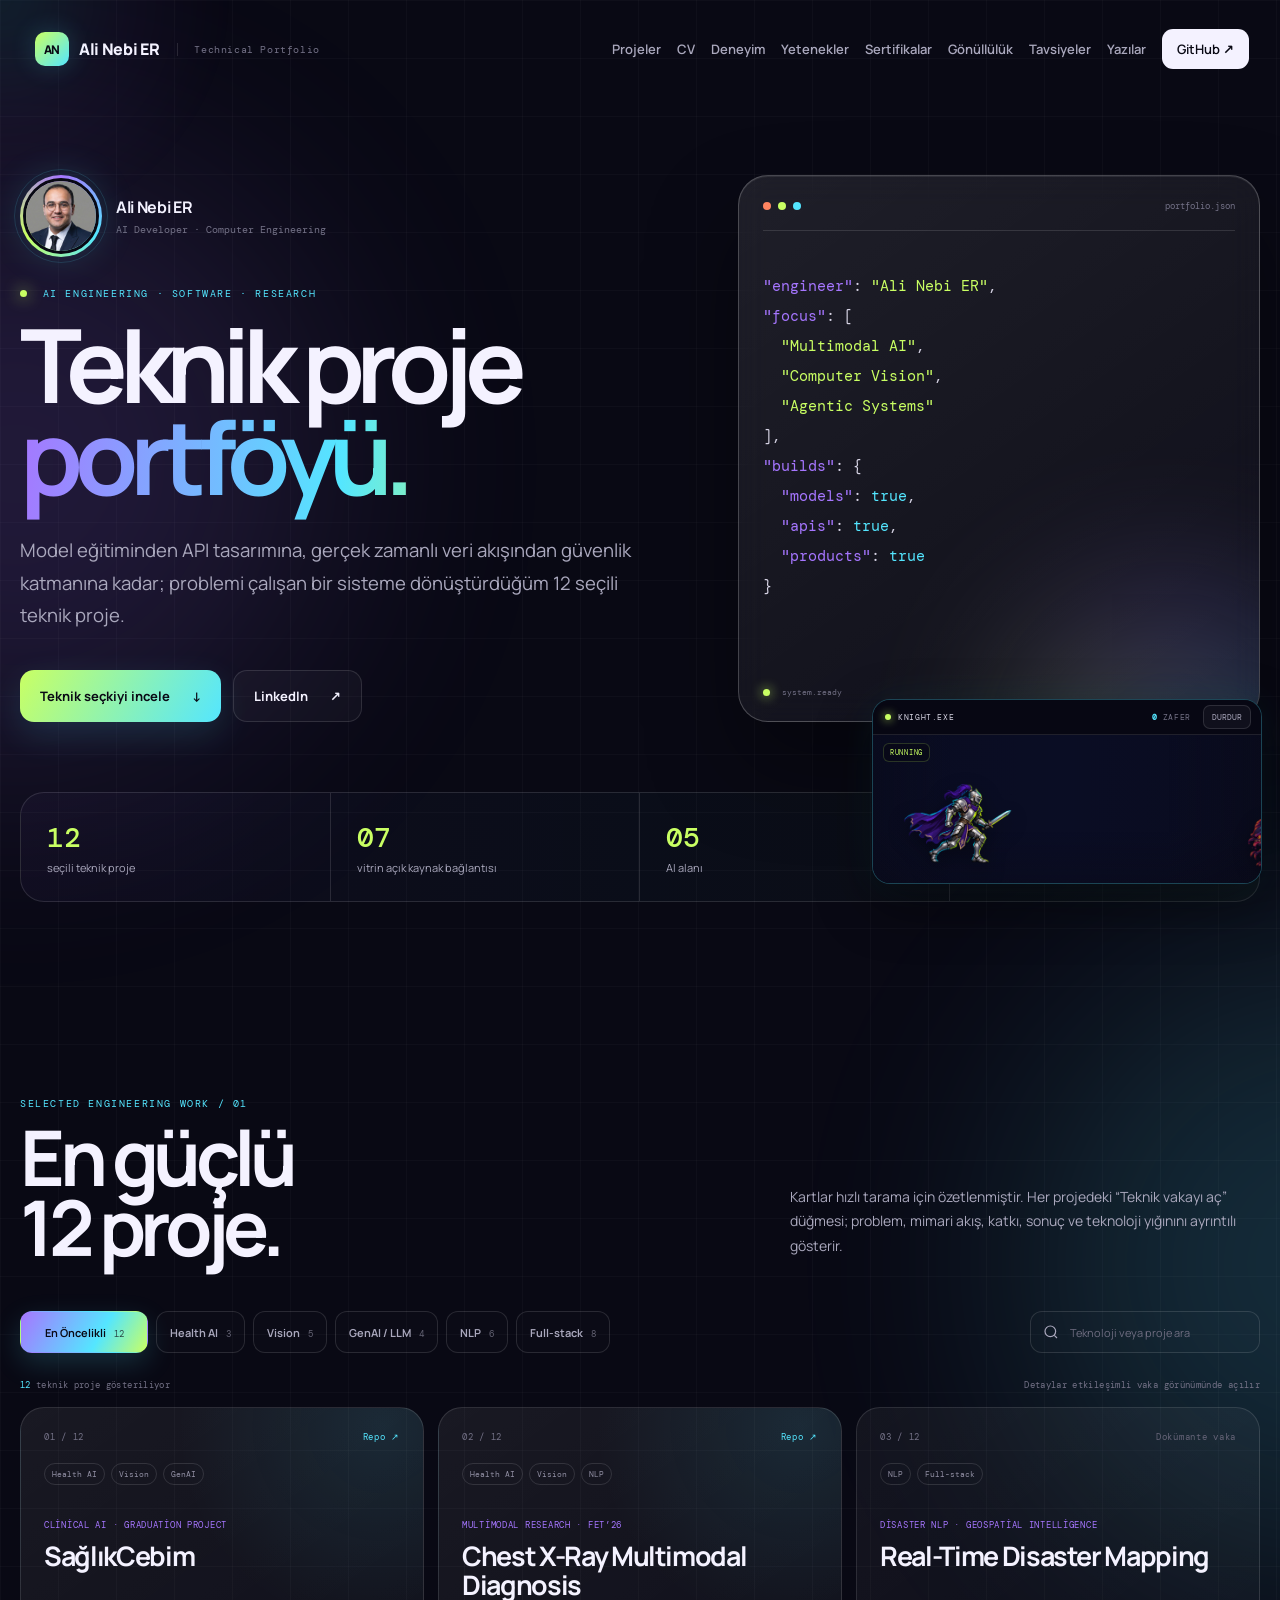
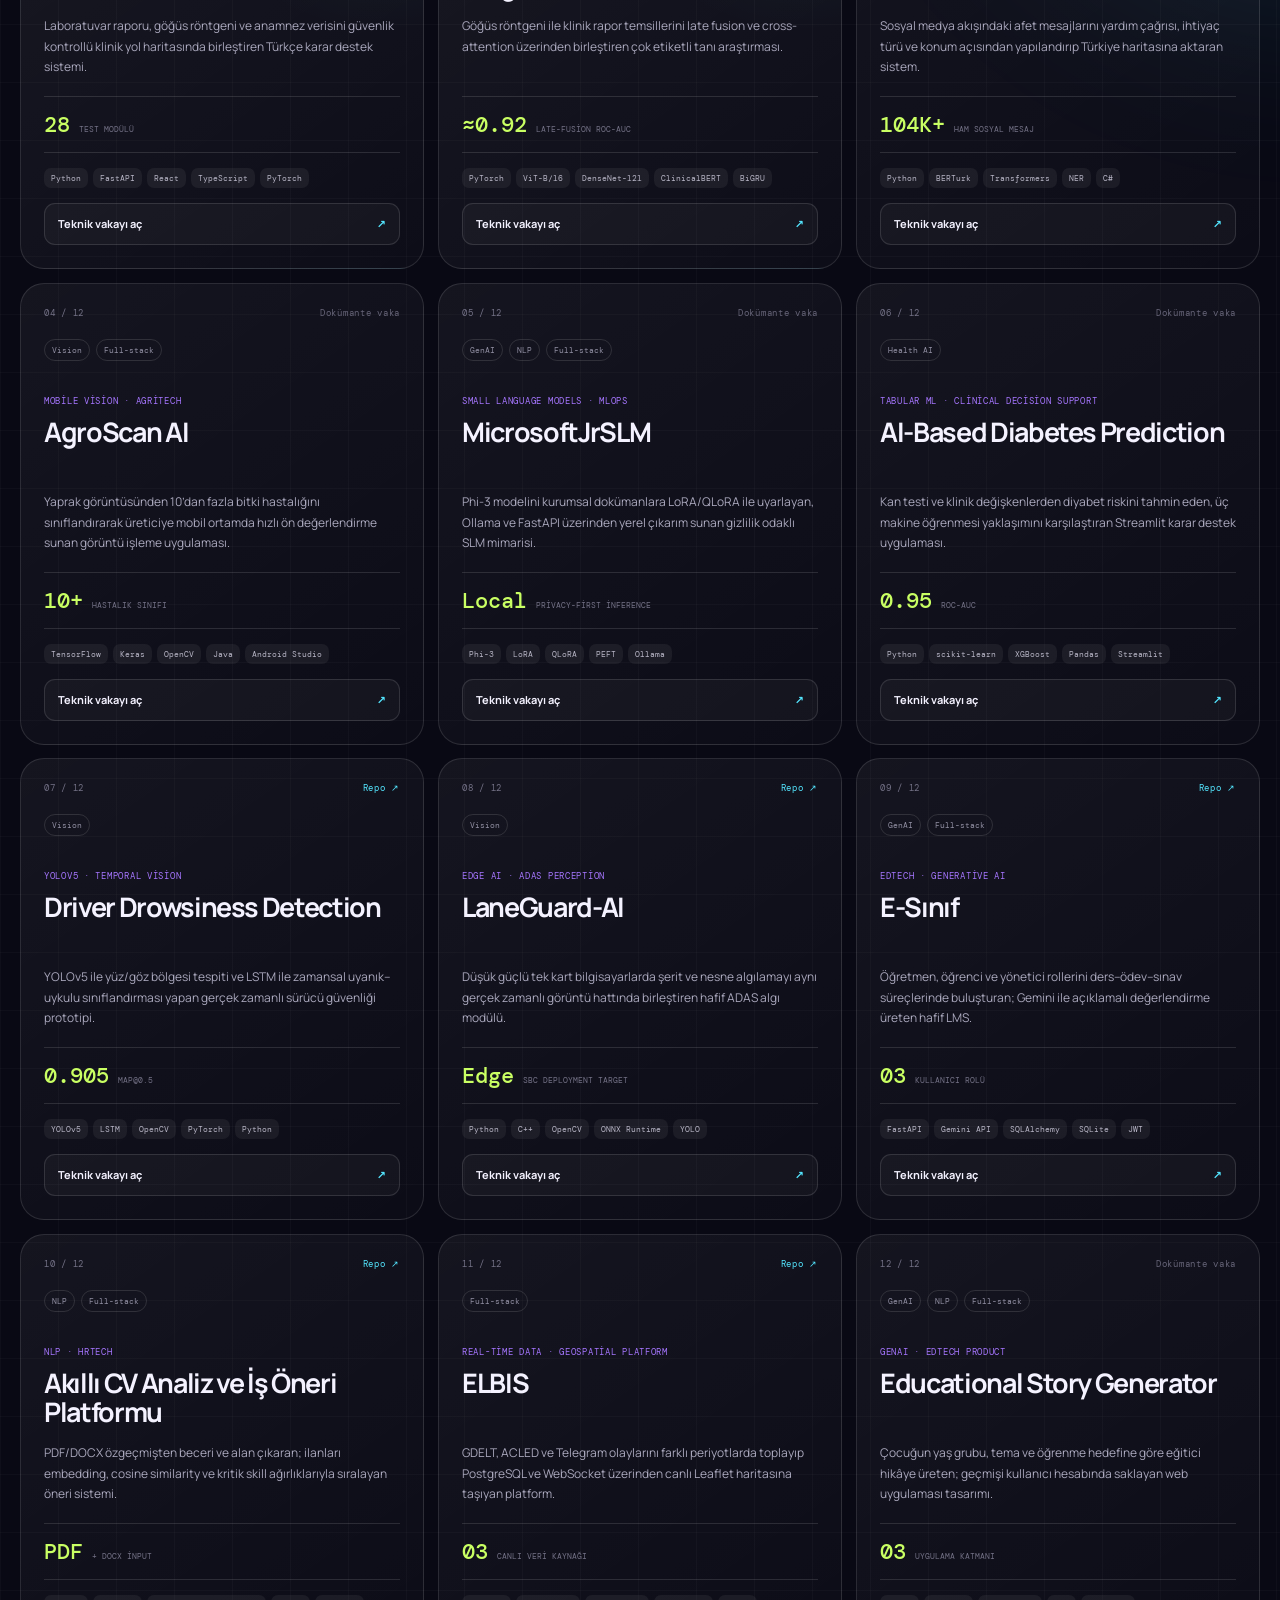
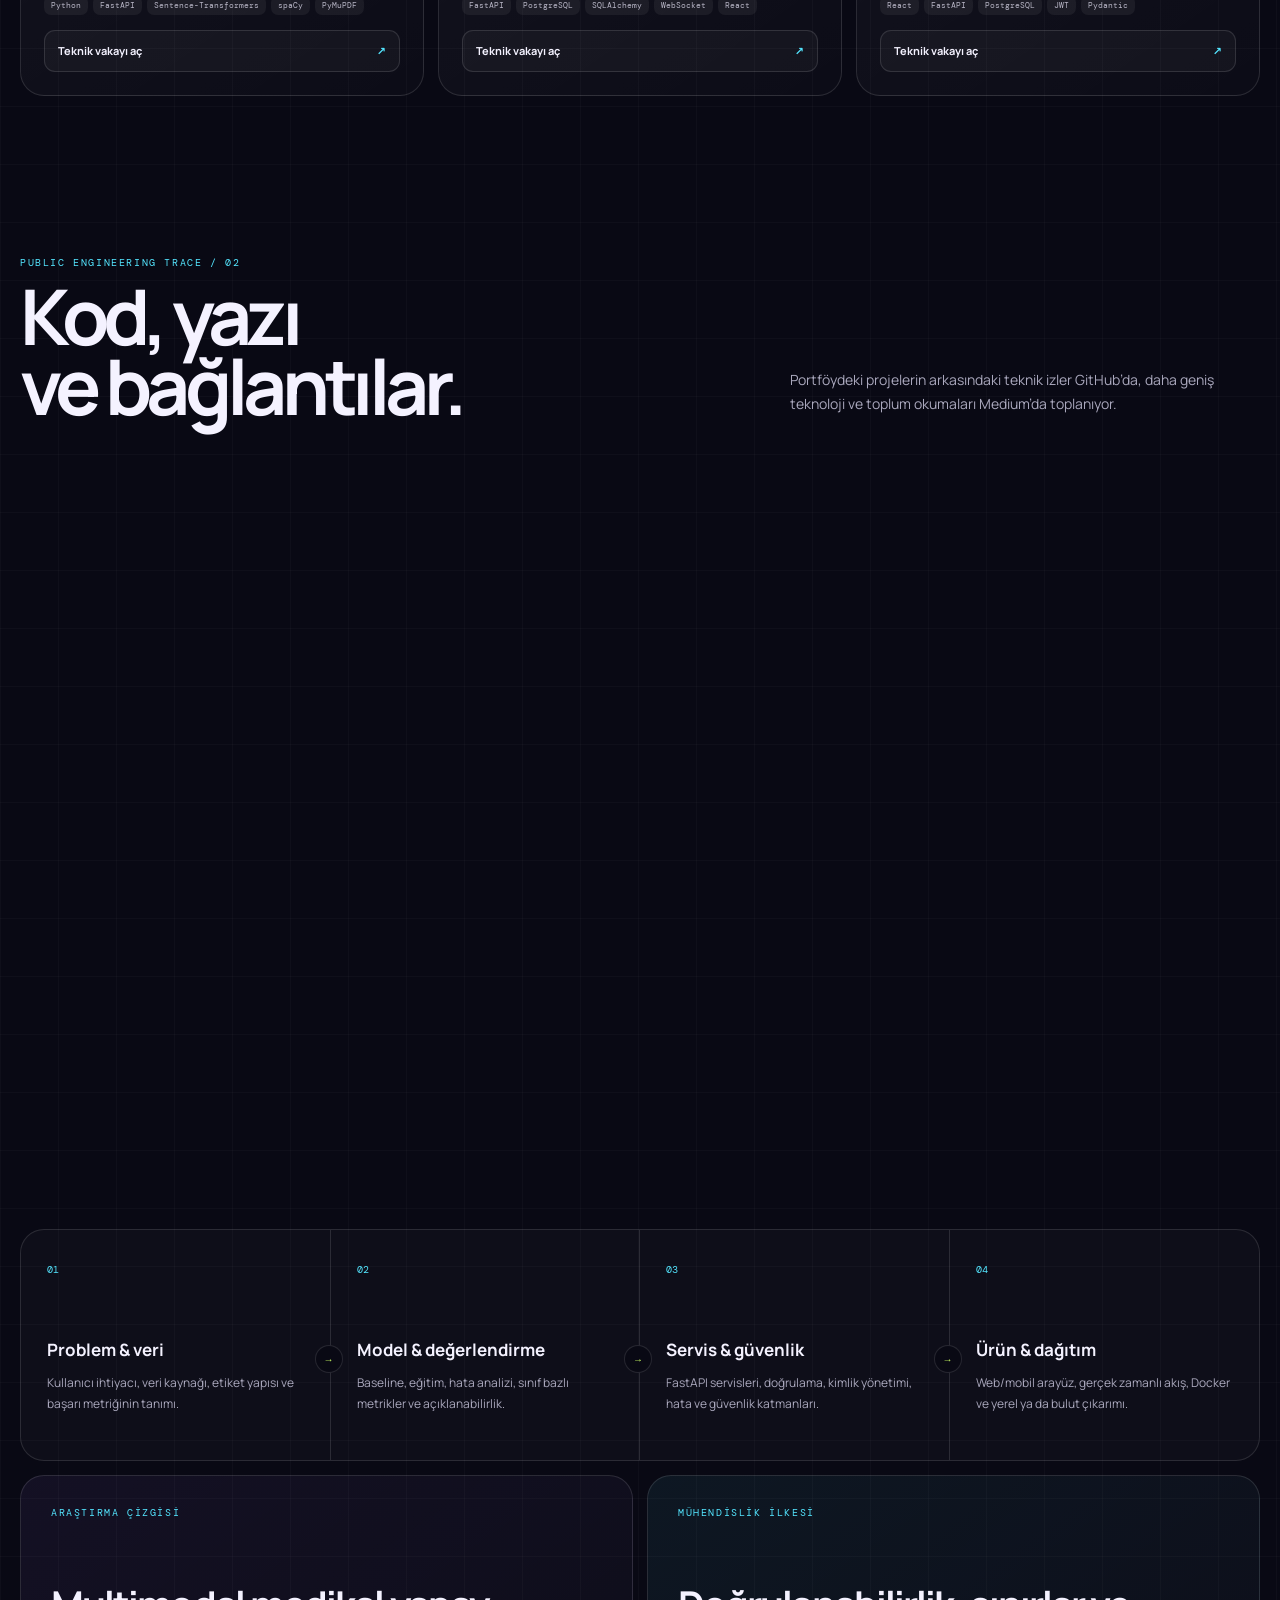
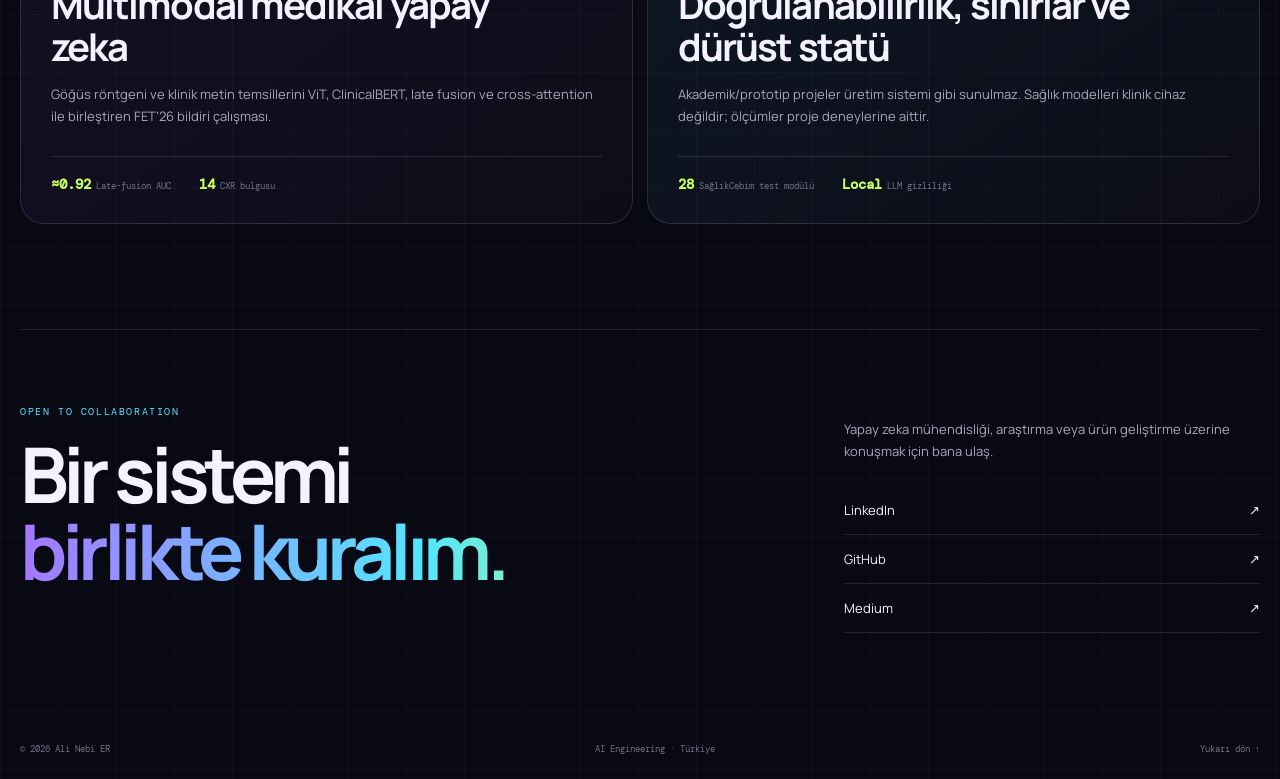
==== commit a36ce74b: "Sync all files from original site - add sertifikalar page, icons, and update all HTML/CSS/JS to matc" ====
--- a/index.html
+++ b/index.html
@@ -1,49 +1,49 @@
-﻿<!DOCTYPE html>
-<!-- saved from url=(0041)https://ali-nebi-er.titanbg.chatgpt.site/ -->
-<html lang="tr"><head><meta http-equiv="Content-Type" content="text/html; charset=UTF-8">
-    
-    <meta name="viewport" content="width=device-width, initial-scale=1.0">
-    <meta name="theme-color" content="#090914">
-    <meta name="description" content="Ali Nebi ER'in yapay zeka, makine öğrenmesi, bilgisayarlı görü ve full-stack sistemler üzerine teknik proje portföyü.">
+﻿<!doctype html>
+<html lang="tr">
+  <head>
+    <meta charset="UTF-8" />
+    <meta name="viewport" content="width=device-width, initial-scale=1.0" />
+    <meta name="theme-color" content="#090914" />
+    <meta name="description" content="Ali Nebi ER'in yapay zeka, makine öğrenmesi, bilgisayarlı görü ve full-stack sistemler üzerine teknik proje portföyü." />
     <title>Ali Nebi ER — Technical Project Portfolio</title>
-    <link rel="icon" href="./assets/favicon.svg" type="image/svg+xml">
-    <link rel="preconnect" href="https://fonts.googleapis.com/">
-    <link rel="preconnect" href="https://fonts.gstatic.com/" crossorigin="">
-    <link href="./assets/css2" rel="stylesheet">
-    <link rel="stylesheet" href="./assets/styles.css">
-    <script src="./assets/script.js" defer=""></script>
+    <link rel="icon" href="favicon.svg" type="image/svg+xml" />
+    <link rel="preconnect" href="https://fonts.googleapis.com" />
+    <link rel="preconnect" href="https://fonts.gstatic.com" crossorigin />
+    <link href="https://fonts.googleapis.com/css2?family=DM+Mono:wght@400;500&family=Manrope:wght@400;500;600;700;800&display=swap" rel="stylesheet" />
+    <link rel="stylesheet" href="styles.css" />
+    <script src="script.js" defer></script>
   </head>
   <body>
     <a class="skip-link" href="#main">İçeriğe geç</a>
-    <div class="page-progress" data-page-progress="" aria-hidden="true" style="--scroll-progress: 0.0000;"></div>
-    <div class="pointer-aura" data-pointer-aura="" aria-hidden="true"></div>
+    <div class="page-progress" data-page-progress aria-hidden="true"></div>
+    <div class="pointer-aura" data-pointer-aura aria-hidden="true"></div>
     <div class="ambient ambient-one" aria-hidden="true"></div>
     <div class="ambient ambient-two" aria-hidden="true"></div>
 
-    <header class="site-header" data-header="">
+    <header class="site-header" data-header>
       <a class="brand" href="#top" aria-label="Ana sayfa">
         <span class="brand-mark">AN</span>
         <span class="brand-text">Ali Nebi ER</span>
         <span class="brand-sub">Technical Portfolio</span>
       </a>
       <nav class="nav" aria-label="Ana menü">
-        <a href="#projeler">Projeler</a>
-        <a href="./cv.html">CV</a>
-        <a href="./deneyim.html">Deneyim</a>
-        <a href="./yetenekler.html">Yetenekler</a><a href="./cv.html#basarilar">Sertifikalar</a>
-        <a href="./gonulluluk.html">Gönüllülük</a>
-        <a href="./tavsiyeler.html">Tavsiyeler</a>
-        <a href="./yazilar.html">Yazılar</a>
+        <a href="index.html#projeler">Projeler</a>
+        <a href="cv.html">CV</a>
+        <a href="deneyim.html">Deneyim</a>
+        <a href="yetenekler.html">Yetenekler</a><a href="sertifikalar.html">Sertifikalar</a>
+        <a href="gonulluluk.html">Gönüllülük</a>
+        <a href="tavsiyeler.html">Tavsiyeler</a>
+        <a href="yazilar.html">Yazılar</a>
         <a class="nav-cta" href="https://github.com/TITANBGG" target="_blank" rel="noreferrer">GitHub <span aria-hidden="true">↗</span></a>
       </nav>
     </header>
 
     <main id="main">
       <section class="hero section" id="top" aria-labelledby="hero-title">
-        <div class="hero-copy reveal is-visible">
+        <div class="hero-copy reveal">
           <div class="hero-identity">
             <div class="portrait-ring">
-              <img src="./assets/ali-nebi-er.jpg" width="400" height="400" alt="Ali Nebi ER portresi" fetchpriority="high">
+              <img src="assets/ali-nebi-er.jpg" width="400" height="400" alt="Ali Nebi ER portresi" fetchpriority="high" />
             </div>
             <div>
               <strong>Ali Nebi ER</strong>
@@ -51,7 +51,7 @@
             </div>
           </div>
           <p class="eyebrow"><span class="status-dot"></span> AI ENGINEERING · SOFTWARE · RESEARCH</p>
-          <h1 id="hero-title">Teknik proje<br><span class="gradient-text">portföyü.</span></h1>
+          <h1 id="hero-title">Teknik proje<br /><span class="gradient-text">portföyü.</span></h1>
           <p class="hero-lead">Model eğitiminden API tasarımına, gerçek zamanlı veri akışından güvenlik katmanına kadar; problemi çalışan bir sisteme dönüştürdüğüm 12 seçili teknik proje.</p>
           <div class="hero-actions">
             <a class="button button-primary" href="#projeler">Teknik seçkiyi incele <span aria-hidden="true">↓</span></a>
@@ -59,7 +59,7 @@
           </div>
         </div>
 
-        <div class="hero-console reveal is-visible" aria-label="Teknik odak özeti">
+        <div class="hero-console reveal" aria-label="Teknik odak özeti">
           <div class="console-bar"><span></span><span></span><span></span><code>portfolio.json</code></div>
           <pre><span class="code-key">"engineer"</span>: <span class="code-value">"Ali Nebi ER"</span>,
 <span class="code-key">"focus"</span>: [
@@ -75,7 +75,7 @@
           <div class="console-signal"><span></span><small>system.ready</small></div>
         </div>
 
-        <div class="portfolio-stats reveal is-visible" aria-label="Portföy özeti">
+        <div class="portfolio-stats reveal" aria-label="Portföy özeti">
           <div><strong data-count-to="12">12</strong><span>seçili teknik proje</span></div>
           <div><strong data-count-to="7" data-count-pad="2">07</strong><span>vitrin açık kaynak bağlantısı</span></div>
           <div><strong data-count-to="5" data-count-pad="2">05</strong><span>AI alanı</span></div>
@@ -84,243 +84,63 @@
       </section>
 
       <section class="projects section" id="projeler" aria-labelledby="projects-title">
-        <div class="section-heading reveal is-visible">
+        <div class="section-heading reveal">
           <div>
             <p class="eyebrow">SELECTED ENGINEERING WORK / 01</p>
-            <h2 id="projects-title">En güçlü<br>12 proje.</h2>
+            <h2 id="projects-title">En güçlü<br />12 proje.</h2>
           </div>
           <p>Kartlar hızlı tarama için özetlenmiştir. Her projedeki “Teknik vakayı aç” düğmesi; problem, mimari akış, katkı, sonuç ve teknoloji yığınını ayrıntılı gösterir.</p>
         </div>
 
-        <div class="project-controls reveal is-visible">
+        <div class="project-controls reveal">
           <div class="filters" role="group" aria-label="Projeleri türe göre filtrele">
             <button class="filter filter-priority is-active" type="button" data-filter="all" aria-pressed="true">En Öncelikli <span data-filter-count="all">12</span></button>
-            <button class="filter" type="button" data-filter="health" aria-pressed="false">Health AI <span data-filter-count="health">3</span></button>
-            <button class="filter" type="button" data-filter="vision" aria-pressed="false">Vision <span data-filter-count="vision">5</span></button>
-            <button class="filter" type="button" data-filter="genai" aria-pressed="false">GenAI / LLM <span data-filter-count="genai">4</span></button>
-            <button class="filter" type="button" data-filter="nlp" aria-pressed="false">NLP <span data-filter-count="nlp">6</span></button>
-            <button class="filter" type="button" data-filter="fullstack" aria-pressed="false">Full-stack <span data-filter-count="fullstack">8</span></button>
+            <button class="filter" type="button" data-filter="health" aria-pressed="false">Health AI <span data-filter-count="health"></span></button>
+            <button class="filter" type="button" data-filter="vision" aria-pressed="false">Vision <span data-filter-count="vision"></span></button>
+            <button class="filter" type="button" data-filter="genai" aria-pressed="false">GenAI / LLM <span data-filter-count="genai"></span></button>
+            <button class="filter" type="button" data-filter="nlp" aria-pressed="false">NLP <span data-filter-count="nlp"></span></button>
+            <button class="filter" type="button" data-filter="fullstack" aria-pressed="false">Full-stack <span data-filter-count="fullstack"></span></button>
           </div>
           <label class="project-search">
             <span class="sr-only">Projelerde ara</span>
-            <svg aria-hidden="true" viewBox="0 0 24 24"><path d="m21 21-4.35-4.35m2.35-5.65a8 8 0 1 1-16 0 8 8 0 0 1 16 0Z"></path></svg>
-            <input type="search" placeholder="Teknoloji veya proje ara" data-search="">
+            <svg aria-hidden="true" viewBox="0 0 24 24"><path d="m21 21-4.35-4.35m2.35-5.65a8 8 0 1 1-16 0 8 8 0 0 1 16 0Z" /></svg>
+            <input type="search" placeholder="Teknoloji veya proje ara" data-search />
           </label>
         </div>
 
-        <div class="result-line reveal is-visible">
-          <p><span data-result-count="">12</span> teknik proje gösteriliyor</p>
+        <div class="result-line reveal">
+          <p><span data-result-count>12</span> teknik proje gösteriliyor</p>
           <span>Detaylar etkileşimli vaka görünümünde açılır</span>
         </div>
 
-        <div class="project-grid" data-project-grid="" aria-live="polite">
-    <article class="case-card is-featured is-visible" data-project-id="saglikcebim" style="--delay: 0ms;">
-      <div class="card-topline">
-        <span>01 / 12</span>
-        <a class="card-repo" href="https://github.com/TITANBGG/SaglikCebim_V2" target="_blank" rel="noreferrer" aria-label="SağlıkCebim bağlantısını aç">Repo ↗</a>
-      </div>
-      <div class="card-category-row"><span>Health AI</span><span>Vision</span><span>GenAI</span></div>
-      <div class="card-copy">
-        <p class="card-kicker">Clinical AI · Graduation Project</p>
-        <h3>SağlıkCebim</h3>
-        <p>Laboratuvar raporu, göğüs röntgeni ve anamnez verisini güvenlik kontrollü klinik yol haritasında birleştiren Türkçe karar destek sistemi.</p>
-      </div>
-      <div class="card-metric"><strong>28</strong><span>test modülü</span></div>
-      <div class="card-stack"><span>Python</span><span>FastAPI</span><span>React</span><span>TypeScript</span><span>PyTorch</span></div>
-      <button class="case-open" type="button" data-open-case="saglikcebim"><span>Teknik vakayı aç</span><span aria-hidden="true">↗</span></button>
-    </article>
-    <article class="case-card is-featured is-visible" data-project-id="cxr-fusion" style="--delay: 45ms;">
-      <div class="card-topline">
-        <span>02 / 12</span>
-        <a class="card-repo" href="https://github.com/TITANBGG/SaglikCebim_V2/tree/main/paper_multimodal_cxr" target="_blank" rel="noreferrer" aria-label="Chest X-Ray Multimodal Diagnosis bağlantısını aç">Repo ↗</a>
-      </div>
-      <div class="card-category-row"><span>Health AI</span><span>Vision</span><span>NLP</span></div>
-      <div class="card-copy">
-        <p class="card-kicker">Multimodal Research · FET’26</p>
-        <h3>Chest X-Ray Multimodal Diagnosis</h3>
-        <p>Göğüs röntgeni ile klinik rapor temsillerini late fusion ve cross-attention üzerinden birleştiren çok etiketli tanı araştırması.</p>
-      </div>
-      <div class="card-metric"><strong>≈0.92</strong><span>late-fusion ROC-AUC</span></div>
-      <div class="card-stack"><span>PyTorch</span><span>ViT-B/16</span><span>DenseNet-121</span><span>ClinicalBERT</span><span>BiGRU</span></div>
-      <button class="case-open" type="button" data-open-case="cxr-fusion"><span>Teknik vakayı aç</span><span aria-hidden="true">↗</span></button>
-    </article>
-    <article class="case-card is-visible" data-project-id="afet-harita" style="--delay: 90ms;">
-      <div class="card-topline">
-        <span>03 / 12</span>
-        <span class="card-private">Dokümante vaka</span>
-      </div>
-      <div class="card-category-row"><span>NLP</span><span>Full-stack</span></div>
-      <div class="card-copy">
-        <p class="card-kicker">Disaster NLP · Geospatial Intelligence</p>
-        <h3>Real-Time Disaster Mapping</h3>
-        <p>Sosyal medya akışındaki afet mesajlarını yardım çağrısı, ihtiyaç türü ve konum açısından yapılandırıp Türkiye haritasına aktaran sistem.</p>
-      </div>
-      <div class="card-metric"><strong>104K+</strong><span>ham sosyal mesaj</span></div>
-      <div class="card-stack"><span>Python</span><span>BERTurk</span><span>Transformers</span><span>NER</span><span>C#</span></div>
-      <button class="case-open" type="button" data-open-case="afet-harita"><span>Teknik vakayı aç</span><span aria-hidden="true">↗</span></button>
-    </article>
-    <article class="case-card is-visible" data-project-id="agroscan" style="--delay: 135ms;">
-      <div class="card-topline">
-        <span>04 / 12</span>
-        <span class="card-private">Dokümante vaka</span>
-      </div>
-      <div class="card-category-row"><span>Vision</span><span>Full-stack</span></div>
-      <div class="card-copy">
-        <p class="card-kicker">Mobile Vision · AgriTech</p>
-        <h3>AgroScan AI</h3>
-        <p>Yaprak görüntüsünden 10’dan fazla bitki hastalığını sınıflandırarak üreticiye mobil ortamda hızlı ön değerlendirme sunan görüntü işleme uygulaması.</p>
-      </div>
-      <div class="card-metric"><strong>10+</strong><span>hastalık sınıfı</span></div>
-      <div class="card-stack"><span>TensorFlow</span><span>Keras</span><span>OpenCV</span><span>Java</span><span>Android Studio</span></div>
-      <button class="case-open" type="button" data-open-case="agroscan"><span>Teknik vakayı aç</span><span aria-hidden="true">↗</span></button>
-    </article>
-    <article class="case-card is-visible" data-project-id="microsoft-jrslm" style="--delay: 180ms;">
-      <div class="card-topline">
-        <span>05 / 12</span>
-        <span class="card-private">Dokümante vaka</span>
-      </div>
-      <div class="card-category-row"><span>GenAI</span><span>NLP</span><span>Full-stack</span></div>
-      <div class="card-copy">
-        <p class="card-kicker">Small Language Models · MLOps</p>
-        <h3>MicrosoftJrSLM</h3>
-        <p>Phi-3 modelini kurumsal dokümanlara LoRA/QLoRA ile uyarlayan, Ollama ve FastAPI üzerinden yerel çıkarım sunan gizlilik odaklı SLM mimarisi.</p>
-      </div>
-      <div class="card-metric"><strong>Local</strong><span>privacy-first inference</span></div>
-      <div class="card-stack"><span>Phi-3</span><span>LoRA</span><span>QLoRA</span><span>PEFT</span><span>Ollama</span></div>
-      <button class="case-open" type="button" data-open-case="microsoft-jrslm"><span>Teknik vakayı aç</span><span aria-hidden="true">↗</span></button>
-    </article>
-    <article class="case-card is-visible" data-project-id="diabetes" style="--delay: 225ms;">
-      <div class="card-topline">
-        <span>06 / 12</span>
-        <span class="card-private">Dokümante vaka</span>
-      </div>
-      <div class="card-category-row"><span>Health AI</span></div>
-      <div class="card-copy">
-        <p class="card-kicker">Tabular ML · Clinical Decision Support</p>
-        <h3>AI-Based Diabetes Prediction</h3>
-        <p>Kan testi ve klinik değişkenlerden diyabet riskini tahmin eden, üç makine öğrenmesi yaklaşımını karşılaştıran Streamlit karar destek uygulaması.</p>
-      </div>
-      <div class="card-metric"><strong>0.95</strong><span>ROC-AUC</span></div>
-      <div class="card-stack"><span>Python</span><span>scikit-learn</span><span>XGBoost</span><span>Pandas</span><span>Streamlit</span></div>
-      <button class="case-open" type="button" data-open-case="diabetes"><span>Teknik vakayı aç</span><span aria-hidden="true">↗</span></button>
-    </article>
-    <article class="case-card is-visible" data-project-id="drowsiness" style="--delay: 270ms;">
-      <div class="card-topline">
-        <span>07 / 12</span>
-        <a class="card-repo" href="https://github.com/TITANBGG/Driver_Drownise_Detection_Program-" target="_blank" rel="noreferrer" aria-label="Driver Drowsiness Detection bağlantısını aç">Repo ↗</a>
-      </div>
-      <div class="card-category-row"><span>Vision</span></div>
-      <div class="card-copy">
-        <p class="card-kicker">YOLOv5 · Temporal Vision</p>
-        <h3>Driver Drowsiness Detection</h3>
-        <p>YOLOv5 ile yüz/göz bölgesi tespiti ve LSTM ile zamansal uyanık–uykulu sınıflandırması yapan gerçek zamanlı sürücü güvenliği prototipi.</p>
-      </div>
-      <div class="card-metric"><strong>0.905</strong><span>mAP@0.5</span></div>
-      <div class="card-stack"><span>YOLOv5</span><span>LSTM</span><span>OpenCV</span><span>PyTorch</span><span>Python</span></div>
-      <button class="case-open" type="button" data-open-case="drowsiness"><span>Teknik vakayı aç</span><span aria-hidden="true">↗</span></button>
-    </article>
-    <article class="case-card is-visible" data-project-id="laneguard" style="--delay: 270ms;">
-      <div class="card-topline">
-        <span>08 / 12</span>
-        <a class="card-repo" href="https://github.com/TITANBGG/LaneGuard-AI" target="_blank" rel="noreferrer" aria-label="LaneGuard-AI bağlantısını aç">Repo ↗</a>
-      </div>
-      <div class="card-category-row"><span>Vision</span></div>
-      <div class="card-copy">
-        <p class="card-kicker">Edge AI · ADAS Perception</p>
-        <h3>LaneGuard-AI</h3>
-        <p>Düşük güçlü tek kart bilgisayarlarda şerit ve nesne algılamayı aynı gerçek zamanlı görüntü hattında birleştiren hafif ADAS algı modülü.</p>
-      </div>
-      <div class="card-metric"><strong>Edge</strong><span>SBC deployment target</span></div>
-      <div class="card-stack"><span>Python</span><span>C++</span><span>OpenCV</span><span>ONNX Runtime</span><span>YOLO</span></div>
-      <button class="case-open" type="button" data-open-case="laneguard"><span>Teknik vakayı aç</span><span aria-hidden="true">↗</span></button>
-    </article>
-    <article class="case-card is-visible" data-project-id="e-sinif" style="--delay: 270ms;">
-      <div class="card-topline">
-        <span>09 / 12</span>
-        <a class="card-repo" href="https://github.com/TITANBGG/E-Sinif-" target="_blank" rel="noreferrer" aria-label="E-Sınıf bağlantısını aç">Repo ↗</a>
-      </div>
-      <div class="card-category-row"><span>GenAI</span><span>Full-stack</span></div>
-      <div class="card-copy">
-        <p class="card-kicker">EdTech · Generative AI</p>
-        <h3>E-Sınıf</h3>
-        <p>Öğretmen, öğrenci ve yönetici rollerini ders–ödev–sınav süreçlerinde buluşturan; Gemini ile açıklamalı değerlendirme üreten hafif LMS.</p>
-      </div>
-      <div class="card-metric"><strong>03</strong><span>kullanıcı rolü</span></div>
-      <div class="card-stack"><span>FastAPI</span><span>Gemini API</span><span>SQLAlchemy</span><span>SQLite</span><span>JWT</span></div>
-      <button class="case-open" type="button" data-open-case="e-sinif"><span>Teknik vakayı aç</span><span aria-hidden="true">↗</span></button>
-    </article>
-    <article class="case-card is-visible" data-project-id="cv-platform" style="--delay: 270ms;">
-      <div class="card-topline">
-        <span>10 / 12</span>
-        <a class="card-repo" href="https://github.com/TITANBGG/Find_a_Job_with_CV_Detector" target="_blank" rel="noreferrer" aria-label="Akıllı CV Analiz ve İş Öneri Platformu bağlantısını aç">Repo ↗</a>
-      </div>
-      <div class="card-category-row"><span>NLP</span><span>Full-stack</span></div>
-      <div class="card-copy">
-        <p class="card-kicker">NLP · HRTech</p>
-        <h3>Akıllı CV Analiz ve İş Öneri Platformu</h3>
-        <p>PDF/DOCX özgeçmişten beceri ve alan çıkaran; ilanları embedding, cosine similarity ve kritik skill ağırlıklarıyla sıralayan öneri sistemi.</p>
-      </div>
-      <div class="card-metric"><strong>PDF</strong><span>+ DOCX input</span></div>
-      <div class="card-stack"><span>Python</span><span>FastAPI</span><span>Sentence-Transformers</span><span>spaCy</span><span>PyMuPDF</span></div>
-      <button class="case-open" type="button" data-open-case="cv-platform"><span>Teknik vakayı aç</span><span aria-hidden="true">↗</span></button>
-    </article>
-    <article class="case-card is-visible" data-project-id="elbis" style="--delay: 270ms;">
-      <div class="card-topline">
-        <span>11 / 12</span>
-        <a class="card-repo" href="https://github.com/TITANBGG/Elbis" target="_blank" rel="noreferrer" aria-label="ELBIS bağlantısını aç">Repo ↗</a>
-      </div>
-      <div class="card-category-row"><span>Full-stack</span></div>
-      <div class="card-copy">
-        <p class="card-kicker">Real-Time Data · Geospatial Platform</p>
-        <h3>ELBIS</h3>
-        <p>GDELT, ACLED ve Telegram olaylarını farklı periyotlarda toplayıp PostgreSQL ve WebSocket üzerinden canlı Leaflet haritasına taşıyan platform.</p>
-      </div>
-      <div class="card-metric"><strong>03</strong><span>canlı veri kaynağı</span></div>
-      <div class="card-stack"><span>FastAPI</span><span>PostgreSQL</span><span>SQLAlchemy</span><span>WebSocket</span><span>React</span></div>
-      <button class="case-open" type="button" data-open-case="elbis"><span>Teknik vakayı aç</span><span aria-hidden="true">↗</span></button>
-    </article>
-    <article class="case-card is-visible" data-project-id="story-generator" style="--delay: 270ms;">
-      <div class="card-topline">
-        <span>12 / 12</span>
-        <span class="card-private">Dokümante vaka</span>
-      </div>
-      <div class="card-category-row"><span>GenAI</span><span>NLP</span><span>Full-stack</span></div>
-      <div class="card-copy">
-        <p class="card-kicker">GenAI · EdTech Product</p>
-        <h3>Educational Story Generator</h3>
-        <p>Çocuğun yaş grubu, tema ve öğrenme hedefine göre eğitici hikâye üreten; geçmişi kullanıcı hesabında saklayan web uygulaması tasarımı.</p>
-      </div>
-      <div class="card-metric"><strong>03</strong><span>uygulama katmanı</span></div>
-      <div class="card-stack"><span>React</span><span>FastAPI</span><span>PostgreSQL</span><span>JWT</span><span>Pydantic</span></div>
-      <button class="case-open" type="button" data-open-case="story-generator"><span>Teknik vakayı aç</span><span aria-hidden="true">↗</span></button>
-    </article></div>
-        <p class="empty-state" data-empty="" hidden="">Bu filtre ve arama ile eşleşen proje bulunamadı.</p>
+        <div class="project-grid" data-project-grid aria-live="polite"></div>
+        <p class="empty-state" data-empty hidden>Bu filtre ve arama ile eşleşen proje bulunamadı.</p>
         <noscript><p class="empty-state">Proje kartlarını görüntülemek için JavaScript etkin olmalıdır.</p></noscript>
       </section>
 
       <section class="profiles section" id="yayinlar" aria-labelledby="profiles-title">
-        <div class="section-heading reveal is-visible">
+        <div class="section-heading reveal">
           <div>
             <p class="eyebrow">PUBLIC ENGINEERING TRACE / 02</p>
-            <h2 id="profiles-title">Kod, yazı<br>ve bağlantılar.</h2>
+            <h2 id="profiles-title">Kod, yazı<br />ve bağlantılar.</h2>
           </div>
           <p>Portföydeki projelerin arkasındaki teknik izler GitHub’da, daha geniş teknoloji ve toplum okumaları Medium’da toplanıyor.</p>
         </div>
 
         <div class="profile-grid">
-          <a class="profile-card reveal is-visible" href="https://github.com/TITANBGG" target="_blank" rel="noreferrer">
+          <a class="profile-card reveal" href="https://github.com/TITANBGG" target="_blank" rel="noreferrer">
             <span>GitHub</span>
             <strong>TITANBGG</strong>
             <p>Açık kaynak depolar, AI prototipleri, full-stack denemeler ve araştırma kodları.</p>
             <em>Depoları aç ↗</em>
           </a>
-          <a class="profile-card reveal is-visible" href="https://medium.com/@alinebier138" target="_blank" rel="noreferrer">
+          <a class="profile-card reveal" href="https://medium.com/@alinebier138" target="_blank" rel="noreferrer">
             <span>Medium</span>
             <strong>@alinebier138</strong>
             <p>Yapay zeka, teknoloji, toplum, tarih ve kişisel gözlem ekseninde yazılar.</p>
             <em>Yazıları oku ↗</em>
           </a>
-          <a class="profile-card reveal is-visible" href="https://www.linkedin.com/in/alinebier" target="_blank" rel="noreferrer">
+          <a class="profile-card reveal" href="https://www.linkedin.com/in/alinebier" target="_blank" rel="noreferrer">
             <span>LinkedIn</span>
             <strong>Ali Nebi ER</strong>
             <p>Staj, araştırma, mentörlük, proje duyuruları ve profesyonel gelişim akışı.</p>
@@ -330,29 +150,29 @@
       </section>
 
       <section class="approach section" id="yaklasim" aria-labelledby="approach-title">
-        <div class="section-heading reveal is-visible">
+        <div class="section-heading reveal">
           <div>
             <p class="eyebrow">ENGINEERING APPROACH / 03</p>
-            <h2 id="approach-title">Modelden ürüne<br>tek hat.</h2>
+            <h2 id="approach-title">Modelden ürüne<br />tek hat.</h2>
           </div>
           <p>Portföyde yalnızca model isimleri yok. Veri, çıkarım, servis, arayüz, güvenlik ve gözlemlenebilirlik birlikte ele alınıyor.</p>
         </div>
 
-        <div class="pipeline reveal is-visible" aria-label="Uçtan uca geliştirme yaklaşımı">
-          <article><span>01</span><strong>Problem &amp; veri</strong><p>Kullanıcı ihtiyacı, veri kaynağı, etiket yapısı ve başarı metriğinin tanımı.</p></article>
-          <article><span>02</span><strong>Model &amp; değerlendirme</strong><p>Baseline, eğitim, hata analizi, sınıf bazlı metrikler ve açıklanabilirlik.</p></article>
-          <article><span>03</span><strong>Servis &amp; güvenlik</strong><p>FastAPI servisleri, doğrulama, kimlik yönetimi, hata ve güvenlik katmanları.</p></article>
-          <article><span>04</span><strong>Ürün &amp; dağıtım</strong><p>Web/mobil arayüz, gerçek zamanlı akış, Docker ve yerel ya da bulut çıkarımı.</p></article>
+        <div class="pipeline reveal" aria-label="Uçtan uca geliştirme yaklaşımı">
+          <article><span>01</span><strong>Problem & veri</strong><p>Kullanıcı ihtiyacı, veri kaynağı, etiket yapısı ve başarı metriğinin tanımı.</p></article>
+          <article><span>02</span><strong>Model & değerlendirme</strong><p>Baseline, eğitim, hata analizi, sınıf bazlı metrikler ve açıklanabilirlik.</p></article>
+          <article><span>03</span><strong>Servis & güvenlik</strong><p>FastAPI servisleri, doğrulama, kimlik yönetimi, hata ve güvenlik katmanları.</p></article>
+          <article><span>04</span><strong>Ürün & dağıtım</strong><p>Web/mobil arayüz, gerçek zamanlı akış, Docker ve yerel ya da bulut çıkarımı.</p></article>
         </div>
 
         <div class="evidence-grid">
-          <article class="evidence-card reveal is-visible">
+          <article class="evidence-card reveal">
             <p class="micro-label">ARAŞTIRMA ÇİZGİSİ</p>
             <h3>Multimodal medikal yapay zeka</h3>
             <p>Göğüs röntgeni ve klinik metin temsillerini ViT, ClinicalBERT, late fusion ve cross-attention ile birleştiren FET’26 bildiri çalışması.</p>
             <div class="evidence-metrics"><span><strong>≈0.92</strong> Late-fusion AUC</span><span><strong>14</strong> CXR bulgusu</span></div>
           </article>
-          <article class="evidence-card reveal is-visible">
+          <article class="evidence-card reveal">
             <p class="micro-label">MÜHENDİSLİK İLKESİ</p>
             <h3>Doğrulanabilirlik, sınırlar ve dürüst statü</h3>
             <p>Akademik/prototip projeler üretim sistemi gibi sunulmaz. Sağlık modelleri klinik cihaz değildir; ölçümler proje deneylerine aittir.</p>
@@ -360,10 +180,10 @@
           </article>
         </div>
 
-        <footer class="contact-footer reveal is-visible">
+        <footer class="contact-footer reveal">
           <div>
             <p class="eyebrow">OPEN TO COLLABORATION</p>
-            <h2>Bir sistemi<br><span class="gradient-text">birlikte kuralım.</span></h2>
+            <h2>Bir sistemi<br /><span class="gradient-text">birlikte kuralım.</span></h2>
           </div>
           <div class="contact-side">
             <p>Yapay zeka mühendisliği, araştırma veya ürün geliştirme üzerine konuşmak için bana ulaş.</p>
@@ -373,49 +193,33 @@
               <a href="https://medium.com/@alinebier138" target="_blank" rel="noreferrer">Medium <span>↗</span></a>
             </div>
           </div>
-          <div class="footer-bottom"><span>© <span data-year="">2026</span> Ali Nebi ER</span><span>AI Engineering · Türkiye</span><a href="#top">Yukarı dön ↑</a></div>
+          <div class="footer-bottom"><span>© <span data-year></span> Ali Nebi ER</span><span>AI Engineering · Türkiye</span><a href="#top">Yukarı dön ↑</a></div>
         </footer>
       </section>
     </main>
 
-    <aside class="mini-quest is-paused" data-quest="" aria-label="Koşan şövalye mini oyun sahnesi">
+    <aside class="mini-quest" data-quest aria-label="Koşan şövalye mini oyun sahnesi">
       <div class="quest-toolbar">
         <span class="quest-title"><i aria-hidden="true"></i> KNIGHT.EXE</span>
-        <span class="quest-score"><strong data-quest-kills="">0</strong> zafer</span>
-        <button class="quest-toggle" type="button" data-quest-toggle="" aria-pressed="true" aria-label="Şövalye animasyonunu başlat">Başlat</button>
+        <span class="quest-score"><strong data-quest-kills>0</strong> zafer</span>
+        <button class="quest-toggle" type="button" data-quest-toggle aria-pressed="false" aria-label="Şövalye animasyonunu durdur">Durdur</button>
       </div>
-      <div class="quest-world" data-quest-world="" aria-hidden="true">
-        <div class="quest-status" data-quest-status="">PAUSED</div>
-        <div class="quest-spark" data-quest-spark=""></div>
-        <img class="quest-knight" data-quest-knight="" src="./assets/knight.png" width="260" height="213" alt="" draggable="false">
-        <img class="quest-monster" data-quest-monster="" src="./assets/monster.png" width="180" height="145" alt="" draggable="false" style="--monster-x: 406px;">
+      <div class="quest-world" data-quest-world aria-hidden="true">
+        <div class="quest-status" data-quest-status>RUNNING</div>
+        <div class="quest-spark" data-quest-spark></div>
+        <img class="quest-knight" data-quest-knight src="assets/knight.png" width="260" height="213" alt="" draggable="false" />
+        <img class="quest-monster" data-quest-monster src="assets/monster.png" width="180" height="145" alt="" draggable="false" />
       </div>
     </aside>
 
-    <dialog class="case-dialog" data-case-dialog="" aria-labelledby="case-title">
+    <dialog class="case-dialog" data-case-dialog aria-labelledby="case-title">
       <div class="dialog-shell">
         <div class="dialog-topbar">
-          <span class="dialog-index" data-dialog-index=""></span>
-          <button class="dialog-close" type="button" data-dialog-close="" aria-label="Proje detayını kapat">Kapat <span aria-hidden="true">×</span></button>
-        </div>
-        <div class="dialog-content" data-dialog-content=""></div>
+          <span class="dialog-index" data-dialog-index></span>
+          <button class="dialog-close" type="button" data-dialog-close aria-label="Proje detayını kapat">Kapat <span aria-hidden="true">×</span></button>
+        </div>
+        <div class="dialog-content" data-dialog-content></div>
       </div>
     </dialog>
-  
-
-<audio class="audio-output" style="display: none;"></audio><div id="volume-booster-visusalizer">
-                    <div class="sound">
-                        <div class="sound-icon"></div>
-                        <div class="sound-wave sound-wave_one"></div>
-                        <div class="sound-wave sound-wave_two"></div>
-                        <div class="sound-wave sound-wave_three"></div>
-                    </div>
-                    <div class="segments-box">
-                        <div data-range="1-20" class="segment"><span></span></div>
-                        <div data-range="21-40" class="segment"><span></span></div>
-                        <div data-range="41-60" class="segment"><span></span></div>
-                        <div data-range="61-80" class="segment"><span></span></div>
-                        <div data-range="81-100" class="segment"><span></span></div>
-                    </div>
-                </div></body></html>
-
+  </body>
+</html>
--- a/styles.css
+++ b/styles.css
@@ -0,0 +1,505 @@
+:root {
+  --bg: #090914;
+  --surface: #111120;
+  --surface-2: #17172a;
+  --text: #f4f2ff;
+  --muted: #aaa8bd;
+  --muted-2: #747287;
+  --line: rgba(255, 255, 255, 0.12);
+  --line-strong: rgba(255, 255, 255, 0.22);
+  --purple: #a676ff;
+  --cyan: #54e6ff;
+  --lime: #c9ff63;
+  --orange: #ff8460;
+  --radius: 24px;
+  --font: "Manrope", system-ui, -apple-system, BlinkMacSystemFont, "Segoe UI", sans-serif;
+  --mono: "DM Mono", ui-monospace, SFMono-Regular, Menlo, monospace;
+}
+
+* { box-sizing: border-box; }
+html { scroll-behavior: smooth; }
+body {
+  margin: 0;
+  color: var(--text);
+  background:
+    linear-gradient(rgba(255,255,255,.025) 1px, transparent 1px),
+    linear-gradient(90deg, rgba(255,255,255,.025) 1px, transparent 1px),
+    var(--bg);
+  background-size: 58px 58px;
+  font-family: var(--font);
+  -webkit-font-smoothing: antialiased;
+  overflow-x: hidden;
+}
+body.dialog-open { overflow: hidden; }
+::selection { color: #090914; background: var(--cyan); }
+a { color: inherit; text-decoration: none; }
+button, input { font: inherit; }
+button { color: inherit; }
+.sr-only { position: absolute; width: 1px; height: 1px; padding: 0; margin: -1px; overflow: hidden; clip: rect(0,0,0,0); white-space: nowrap; border: 0; }
+.skip-link { position: fixed; top: 10px; left: 10px; z-index: 100; padding: 10px 14px; background: white; color: #090914; transform: translateY(-150%); border-radius: 8px; }
+.skip-link:focus { transform: translateY(0); }
+:focus-visible { outline: 3px solid var(--cyan); outline-offset: 4px; }
+
+.page-progress { position: fixed; z-index: 90; top: 0; left: 0; width: 100%; height: 3px; pointer-events: none; background: linear-gradient(90deg, var(--purple), var(--cyan), var(--lime)); box-shadow: 0 0 20px rgba(84,230,255,.55); transform: scaleX(var(--scroll-progress, 0)); transform-origin: left center; }
+.pointer-aura { position: fixed; z-index: -1; left: 0; top: 0; width: 460px; height: 460px; border-radius: 50%; pointer-events: none; opacity: 0; background: radial-gradient(circle, rgba(84,230,255,.10), rgba(166,118,255,.045) 38%, transparent 70%); filter: blur(14px); transform: translate3d(calc(var(--pointer-x, -500px) - 50%), calc(var(--pointer-y, -500px) - 50%), 0); transition: opacity .35s ease; }
+body.has-pointer .pointer-aura { opacity: 1; }
+.ambient { position: fixed; width: 38rem; height: 38rem; pointer-events: none; filter: blur(130px); opacity: .16; z-index: -2; border-radius: 50%; will-change: transform; }
+.ambient-one { background: var(--purple); left: -18rem; top: 10rem; animation: drift-one 18s ease-in-out infinite alternate; }
+.ambient-two { background: var(--cyan); right: -22rem; top: 60rem; animation: drift-two 22s ease-in-out infinite alternate; }
+
+.site-header {
+  position: fixed; z-index: 50; top: 18px; left: 50%; width: min(1240px, calc(100% - 32px));
+  transform: translateX(-50%); display: flex; align-items: center; justify-content: space-between;
+  padding: 10px 10px 10px 14px; border: 1px solid transparent; border-radius: 18px;
+  transition: background .3s ease, border-color .3s ease, backdrop-filter .3s ease;
+}
+.site-header.is-scrolled { background: rgba(9,9,20,.78); border-color: var(--line); backdrop-filter: blur(18px); }
+.brand { display: inline-flex; align-items: center; gap: 10px; font-weight: 800; letter-spacing: -.02em; }
+.brand-mark { position: relative; display: grid; place-items: center; width: 34px; height: 34px; color: #090914; border-radius: 10px; background: linear-gradient(135deg, var(--lime), var(--cyan)); box-shadow: 0 0 26px rgba(84,230,255,.2); font-size: 12px; }
+.brand-sub { margin-left: 8px; padding-left: 16px; border-left: 1px solid var(--line); color: var(--muted-2); font: 10px var(--mono); letter-spacing: .06em; }
+.nav { display: flex; align-items: center; gap: 16px; font-size: 13px; font-weight: 600; }
+.nav > a:not(.nav-cta) { color: var(--muted); transition: color .2s ease; }
+.nav > a:not(.nav-cta):hover { color: var(--text); }
+.nav-cta { padding: 11px 15px; border-radius: 11px; color: #090914; background: var(--text); }
+
+.section { width: min(1240px, calc(100% - 40px)); margin-inline: auto; }
+.eyebrow, .micro-label, .case-label { margin: 0 0 18px; color: var(--cyan); font-family: var(--mono); font-size: 10px; letter-spacing: .16em; text-transform: uppercase; }
+.status-dot { display: inline-block; width: 7px; height: 7px; margin-right: 8px; border-radius: 50%; background: var(--lime); box-shadow: 0 0 16px var(--lime); }
+.gradient-text { color: transparent; background: linear-gradient(95deg, var(--purple), var(--cyan) 38%, var(--lime) 62%, var(--purple)); background-size: 220% auto; -webkit-background-clip: text; background-clip: text; animation: gradient-flow 7s linear infinite; }
+
+.hero { min-height: 100vh; padding: 175px 0 70px; display: grid; grid-template-columns: 1.1fr .9fr; gap: 70px 80px; align-items: center; }
+.hero-identity { display: flex; align-items: center; gap: 14px; margin-bottom: 30px; }
+.portrait-ring { position: relative; width: 82px; height: 82px; flex: 0 0 auto; padding: 3px; border-radius: 50%; background: conic-gradient(from var(--portrait-angle, 0deg), var(--purple), var(--cyan), var(--lime), var(--purple)); box-shadow: 0 0 36px rgba(84,230,255,.17); animation: portrait-ring 8s linear infinite; }
+.portrait-ring::after { content: ""; position: absolute; inset: -6px; z-index: -1; border: 1px solid rgba(84,230,255,.14); border-radius: inherit; }
+.portrait-ring img { width: 100%; height: 100%; display: block; border: 3px solid var(--bg); border-radius: 50%; object-fit: cover; }
+.hero-identity div:last-child { display: grid; gap: 5px; }
+.hero-identity strong { font-size: 16px; letter-spacing: -.02em; }
+.hero-identity span { color: var(--muted-2); font: 10px var(--mono); }
+.hero h1 { max-width: 760px; margin: 0; font-size: clamp(4rem, 8vw, 7.2rem); line-height: .9; letter-spacing: -.08em; }
+.hero-lead { max-width: 660px; margin: 32px 0 0; color: var(--muted); font-size: clamp(1rem, 1.45vw, 1.18rem); line-height: 1.75; }
+.hero-actions { display: flex; gap: 12px; margin-top: 38px; }
+.button { position: relative; display: inline-flex; align-items: center; justify-content: center; gap: 22px; min-height: 52px; padding: 0 20px; overflow: hidden; border-radius: 14px; font-weight: 700; font-size: 13px; transition: transform .2s ease, background .2s ease, box-shadow .2s ease; }
+.button:hover { transform: translateY(-3px); }
+.button-primary { color: #090914; background: linear-gradient(120deg, var(--lime), var(--cyan)); box-shadow: 0 12px 35px rgba(84,230,255,.14); }
+.button-primary::after { content: ""; position: absolute; inset: -120% auto -120% -40%; width: 34%; background: rgba(255,255,255,.55); transform: rotate(18deg) translateX(-260%); transition: transform .7s ease; }
+.button-primary:hover { box-shadow: 0 18px 45px rgba(84,230,255,.24); }
+.button-primary:hover::after { transform: rotate(18deg) translateX(650%); }
+.button-ghost { border: 1px solid var(--line); background: rgba(255,255,255,.03); }
+
+.hero-console { --console-rx: 0deg; --console-ry: 0deg; position: relative; align-self: stretch; min-height: 420px; padding: 24px; overflow: hidden; border: 1px solid var(--line-strong); border-radius: 30px; background: linear-gradient(145deg, rgba(255,255,255,.09), rgba(255,255,255,.025)); box-shadow: 0 45px 90px rgba(0,0,0,.38), inset 0 1px 0 rgba(255,255,255,.08); backdrop-filter: blur(16px); transform: perspective(1100px) rotateX(var(--console-rx)) rotateY(var(--console-ry)) rotateZ(1.3deg); transform-style: preserve-3d; transition: transform .22s ease-out, border-color .3s ease, box-shadow .3s ease; }
+.hero-console:hover { border-color: rgba(84,230,255,.38); box-shadow: 0 50px 110px rgba(0,0,0,.46), 0 0 55px rgba(84,230,255,.07), inset 0 1px 0 rgba(255,255,255,.1); }
+.hero-console::before { content: ""; position: absolute; right: -15%; bottom: -35%; width: 330px; height: 330px; border-radius: 50%; background: conic-gradient(var(--purple), var(--cyan), var(--lime), var(--purple)); filter: blur(75px); opacity: .24; }
+.hero-console::after { content: ""; position: absolute; z-index: 1; left: 0; right: 0; top: -20%; height: 90px; pointer-events: none; background: linear-gradient(180deg, transparent, rgba(84,230,255,.055), transparent); animation: scan-line 5.8s linear infinite; }
+.console-bar { display: flex; align-items: center; gap: 7px; padding-bottom: 18px; border-bottom: 1px solid var(--line); }
+.console-bar > span { width: 8px; height: 8px; border-radius: 50%; background: var(--orange); }
+.console-bar > span:nth-child(2) { background: var(--lime); }
+.console-bar > span:nth-child(3) { background: var(--cyan); }
+.console-bar code { margin-left: auto; color: var(--muted-2); font: 9px var(--mono); }
+.hero-console pre { position: relative; z-index: 2; margin: 40px 0 25px; white-space: pre-wrap; color: #d6d3e4; font: clamp(12px, 1.25vw, 15px)/2 var(--mono); }
+.code-key { color: var(--purple); }
+.code-value { color: var(--lime); }
+.code-number { color: var(--cyan); }
+.console-signal { position: absolute; left: 24px; right: 24px; bottom: 24px; display: flex; align-items: center; gap: 12px; color: var(--muted-2); font: 9px var(--mono); }
+.console-signal span { width: 7px; height: 7px; border-radius: 50%; background: var(--lime); box-shadow: 0 0 12px var(--lime); animation: blink 1.8s ease infinite; }
+
+.portfolio-stats { grid-column: 1 / -1; display: grid; grid-template-columns: repeat(4, 1fr); overflow: hidden; border: 1px solid var(--line); border-radius: var(--radius); background: linear-gradient(90deg, rgba(166,118,255,.04), rgba(84,230,255,.025), rgba(201,255,99,.025)); }
+.portfolio-stats div { position: relative; display: flex; flex-direction: column; gap: 4px; padding: 26px; border-right: 1px solid var(--line); transition: background .25s ease, transform .25s ease; }
+.portfolio-stats div:hover { z-index: 1; background: rgba(255,255,255,.045); transform: translateY(-3px); }
+.portfolio-stats div:last-child { border-right: 0; }
+.portfolio-stats strong { color: var(--lime); font: 500 28px var(--mono); }
+.portfolio-stats span { color: var(--muted); font-size: 11px; }
+
+.projects, .profiles, .approach { padding: 125px 0; }
+.section-heading { display: flex; align-items: flex-end; justify-content: space-between; gap: 45px; margin-bottom: 48px; }
+.section-heading .eyebrow { margin-bottom: 12px; }
+.section-heading h2 { margin: 0; font-size: clamp(3.3rem, 6vw, 5.8rem); line-height: .92; letter-spacing: -.07em; }
+.section-heading > p { max-width: 470px; margin: 0 0 5px; color: var(--muted); font-size: 14px; line-height: 1.75; }
+
+.project-controls { display: flex; align-items: flex-start; justify-content: space-between; gap: 16px; }
+.filters { display: flex; flex-wrap: wrap; gap: 8px; }
+.filter { position: relative; min-height: 42px; padding: 0 13px; border: 1px solid var(--line); border-radius: 12px; background: rgba(255,255,255,.012); color: var(--muted); cursor: pointer; font-size: 11px; font-weight: 650; transition: transform .2s ease, color .2s ease, border-color .2s ease, background .2s ease, box-shadow .2s ease; }
+.filter span { margin-left: 6px; opacity: .55; font: 9px var(--mono); }
+.filter:hover { transform: translateY(-2px); border-color: rgba(84,230,255,.34); color: var(--text); background: rgba(84,230,255,.04); }
+.filter.is-active { background: linear-gradient(120deg, var(--purple), var(--cyan) 62%, var(--lime)); color: #090914; border-color: transparent; box-shadow: 0 10px 28px rgba(84,230,255,.17); }
+.filter.is-active span { opacity: .72; }
+.filter-priority { min-width: 128px; }
+.project-search { flex: 0 0 230px; display: flex; align-items: center; gap: 9px; height: 42px; padding: 0 12px; border: 1px solid var(--line); border-radius: 12px; background: rgba(255,255,255,.012); transition: border-color .2s ease, box-shadow .2s ease, background .2s ease; }
+.project-search:focus-within { border-color: rgba(84,230,255,.55); background: rgba(84,230,255,.035); box-shadow: 0 0 0 4px rgba(84,230,255,.06); }
+.project-search svg { width: 16px; flex: 0 0 auto; fill: none; stroke: var(--muted); stroke-width: 1.8; }
+.project-search input { min-width: 0; width: 100%; border: 0; outline: 0; background: transparent; color: var(--text); font-size: 11px; }
+.project-search input::placeholder { color: #6f6d81; }
+.result-line { display: flex; align-items: center; justify-content: space-between; margin: 26px 0 16px; color: var(--muted-2); font: 9px var(--mono); letter-spacing: .04em; }
+.result-line p { margin: 0; }
+.result-line p span { color: var(--cyan); }
+
+.project-grid { display: grid; grid-template-columns: repeat(3, 1fr); gap: 14px; }
+.case-card { --delay: 0ms; --rx: 0deg; --ry: 0deg; --lift: 0px; --mx: 50%; --my: 50%; position: relative; min-height: 460px; display: flex; flex-direction: column; padding: 23px; overflow: hidden; border: 1px solid var(--line); border-radius: var(--radius); background: linear-gradient(145deg, rgba(255,255,255,.052), rgba(255,255,255,.017)); opacity: 0; transform: translateY(20px); transition: opacity .55s ease var(--delay), transform .18s ease-out, border-color .25s ease, box-shadow .25s ease; transform-style: preserve-3d; }
+.case-card::before { content: ""; position: absolute; z-index: -1; inset: 0; opacity: 0; pointer-events: none; background: radial-gradient(420px circle at var(--mx) var(--my), rgba(84,230,255,.16), rgba(166,118,255,.07) 30%, transparent 64%); transition: opacity .3s ease; }
+.case-card::after { content: ""; position: absolute; z-index: -1; width: 180px; height: 180px; right: -100px; top: -100px; border-radius: 50%; background: var(--purple); filter: blur(75px); opacity: 0; transition: opacity .3s ease; }
+.case-card.is-visible { opacity: 1; transform: perspective(1000px) translateY(var(--lift)) rotateX(var(--rx)) rotateY(var(--ry)); }
+.case-card:hover { --lift: -7px; border-color: rgba(84,230,255,.5); box-shadow: 0 24px 55px rgba(0,0,0,.28), 0 0 35px rgba(84,230,255,.055); }
+.case-card:hover::before { opacity: 1; }
+.case-card:hover::after { opacity: .22; }
+.case-card.is-featured { background: radial-gradient(circle at 90% 4%, rgba(84,230,255,.10), transparent 36%), linear-gradient(145deg, rgba(255,255,255,.065), rgba(255,255,255,.02)); }
+.card-topline { display: flex; align-items: center; justify-content: space-between; color: var(--muted-2); font: 9px var(--mono); letter-spacing: .08em; }
+.card-repo { color: var(--cyan); }
+.card-repo:hover { color: var(--lime); }
+.card-private { color: #676579; }
+.card-category-row { display: flex; gap: 6px; margin-top: 20px; }
+.card-category-row span { padding: 5px 7px; border: 1px solid var(--line); border-radius: 999px; color: #9290a4; font: 8px var(--mono); }
+.card-copy { padding-top: 34px; }
+.card-kicker { margin: 0 0 10px !important; color: var(--purple) !important; font: 9px var(--mono) !important; letter-spacing: .08em; text-transform: uppercase; }
+.case-card h3 { min-height: 2.25em; margin: 0; font-size: clamp(1.45rem, 2.1vw, 2rem); line-height: 1.08; letter-spacing: -.05em; }
+.case-card p { margin: 15px 0 18px; color: var(--muted); font-size: 12px; line-height: 1.7; }
+.card-metric { display: flex; align-items: baseline; gap: 9px; padding: 13px 0; margin-top: auto; border-top: 1px solid var(--line); border-bottom: 1px solid var(--line); }
+.card-metric strong { color: var(--lime); font: 500 22px var(--mono); }
+.card-metric span { color: var(--muted-2); font: 8px var(--mono); text-transform: uppercase; }
+.card-stack { display: flex; flex-wrap: wrap; gap: 5px; padding: 15px 0; }
+.card-stack span, .dialog-stack span { padding: 5px 7px; border-radius: 7px; background: rgba(255,255,255,.055); color: #b9b7c7; font: 8px var(--mono); }
+.case-open { display: flex; align-items: center; justify-content: space-between; width: 100%; min-height: 42px; padding: 0 13px; border: 1px solid var(--line); border-radius: 11px; background: rgba(255,255,255,.035); cursor: pointer; color: var(--text); font-size: 11px; font-weight: 700; transition: .2s ease; }
+.case-open span:last-child { color: var(--cyan); }
+.case-open:hover { border-color: var(--cyan); background: rgba(84,230,255,.08); }
+.empty-state { padding: 70px 20px; text-align: center; color: var(--muted); border: 1px dashed var(--line); border-radius: var(--radius); }
+
+.profiles { padding-top: 35px; }
+.profile-grid { display: grid; grid-template-columns: repeat(3, 1fr); gap: 14px; }
+.profile-card { position: relative; min-height: 295px; display: flex; flex-direction: column; justify-content: space-between; padding: 26px; overflow: hidden; border: 1px solid var(--line); border-radius: var(--radius); background: linear-gradient(145deg, rgba(255,255,255,.055), rgba(255,255,255,.018)); transition: transform .25s ease, border-color .25s ease, box-shadow .25s ease; }
+.profile-card::before { content: ""; position: absolute; inset: auto -80px -100px auto; width: 210px; height: 210px; border-radius: 50%; background: var(--cyan); opacity: .13; filter: blur(60px); transition: opacity .25s ease, transform .25s ease; }
+.profile-card:nth-child(2)::before { background: var(--purple); }
+.profile-card:nth-child(3)::before { background: var(--lime); }
+.profile-card:hover { transform: translateY(-6px); border-color: rgba(84,230,255,.4); box-shadow: 0 24px 55px rgba(0,0,0,.24); }
+.profile-card:hover::before { opacity: .25; transform: scale(1.08); }
+.profile-card span { color: var(--cyan); font: 10px var(--mono); letter-spacing: .14em; text-transform: uppercase; }
+.profile-card strong { display: block; margin-top: 58px; font-size: clamp(1.75rem, 3vw, 2.45rem); line-height: 1; letter-spacing: -.05em; }
+.profile-card p { max-width: 340px; margin: 18px 0 34px; color: var(--muted); font-size: 13px; line-height: 1.7; }
+.profile-card em { color: var(--lime); font: normal 10px var(--mono); letter-spacing: .08em; text-transform: uppercase; }
+
+.page-hero { min-height: 58vh; padding: 165px 0 70px; display: grid; grid-template-columns: 1fr .75fr; gap: 60px; align-items: end; }
+.page-kicker { margin: 0 0 18px; color: var(--cyan); font: 10px var(--mono); letter-spacing: .16em; text-transform: uppercase; }
+.page-hero h1 { margin: 0; font-size: clamp(3.5rem, 7vw, 6.5rem); line-height: .9; letter-spacing: -.075em; }
+.page-hero p { max-width: 720px; margin: 28px 0 0; color: var(--muted); font-size: 16px; line-height: 1.8; }
+.page-card { border: 1px solid var(--line); border-radius: var(--radius); background: linear-gradient(145deg, rgba(255,255,255,.06), rgba(255,255,255,.018)); padding: 28px; }
+.page-card strong { display: block; color: var(--lime); font: 500 28px var(--mono); }
+.page-card span { display: block; margin-top: 8px; color: var(--muted); font-size: 13px; line-height: 1.65; }
+.content-section { padding: 65px 0; }
+.content-section:first-of-type { padding-top: 35px; }
+.content-heading { display: flex; justify-content: space-between; gap: 40px; margin-bottom: 28px; border-bottom: 1px solid var(--line); padding-bottom: 20px; }
+.content-heading h2 { margin: 0; font-size: clamp(2.2rem, 4vw, 4rem); line-height: .95; letter-spacing: -.06em; }
+.content-heading p { max-width: 520px; margin: 0; color: var(--muted); font-size: 14px; line-height: 1.75; }
+.timeline { display: grid; gap: 12px; }
+.timeline-item { display: grid; grid-template-columns: 220px 1fr; gap: 28px; padding: 24px; border: 1px solid var(--line); border-radius: 18px; background: rgba(255,255,255,.025); }
+.timeline-date { color: var(--cyan); font: 10px var(--mono); letter-spacing: .1em; text-transform: uppercase; }
+.timeline-item h3 { margin: 0; font-size: 24px; letter-spacing: -.04em; }
+.timeline-item p { margin: 12px 0 0; color: var(--muted); font-size: 14px; line-height: 1.75; }
+.tag-row { display: flex; flex-wrap: wrap; gap: 7px; margin-top: 16px; }
+.tag-row span { padding: 6px 8px; border-radius: 8px; background: rgba(255,255,255,.055); color: #b9b7c7; font: 9px var(--mono); }
+.info-grid { display: grid; grid-template-columns: repeat(3, 1fr); gap: 14px; }
+.info-card { min-height: 230px; padding: 24px; border: 1px solid var(--line); border-radius: 18px; background: rgba(255,255,255,.025); }
+.info-card h3 { margin: 0; font-size: 22px; letter-spacing: -.04em; }
+.info-card p, .info-card li { color: var(--muted); font-size: 13px; line-height: 1.75; }
+.info-card ul { padding-left: 18px; margin: 16px 0 0; }
+.skill-snapshot { display: grid; grid-template-columns: repeat(3, 1fr); gap: 14px; }
+.skill-focus-card { position: relative; min-height: 315px; padding: 28px; overflow: hidden; border: 1px solid var(--line); border-radius: var(--radius); background: linear-gradient(145deg, rgba(84,230,255,.055), rgba(255,255,255,.018)); }
+.skill-focus-card::after { content: ""; position: absolute; right: -80px; bottom: -90px; width: 220px; height: 220px; border-radius: 50%; background: var(--cyan); opacity: .12; filter: blur(65px); }
+.skill-focus-card:nth-child(2)::after { background: var(--purple); }
+.skill-focus-card:nth-child(3)::after { background: var(--lime); }
+.skill-focus-card > span { color: var(--cyan); font: 10px var(--mono); letter-spacing: .14em; }
+.skill-focus-card h3 { margin: 72px 0 16px; font-size: 30px; line-height: 1; letter-spacing: -.05em; }
+.skill-focus-card p { position: relative; z-index: 1; margin: 0; color: var(--muted); font-size: 13px; line-height: 1.75; }
+.skill-focus-card strong { position: relative; z-index: 1; display: block; margin-top: 28px; color: var(--lime); font: 10px var(--mono); letter-spacing: .04em; }
+.skill-matrix { display: grid; grid-template-columns: repeat(2, 1fr); gap: 14px; }
+.skill-card { min-height: 285px; padding: 26px; border: 1px solid var(--line); border-radius: 18px; background: rgba(255,255,255,.025); transition: transform .22s ease, border-color .22s ease, background .22s ease; }
+.skill-card:hover { transform: translateY(-4px); border-color: rgba(84,230,255,.36); background: rgba(84,230,255,.04); }
+.skill-card-head { display: flex; align-items: flex-start; justify-content: space-between; gap: 18px; }
+.skill-card-head h3 { margin: 0; font-size: 25px; line-height: 1.05; letter-spacing: -.045em; }
+.skill-card-head span { padding: 7px 9px; border: 1px solid rgba(201,255,99,.22); border-radius: 999px; color: var(--lime); font: 8px var(--mono); letter-spacing: .08em; text-transform: uppercase; }
+.skill-card p { min-height: 66px; margin: 18px 0 18px; color: var(--muted); font-size: 13px; line-height: 1.7; }
+.skill-meter { height: 8px; overflow: hidden; border: 1px solid var(--line); border-radius: 999px; background: rgba(255,255,255,.035); }
+.skill-meter i { display: block; width: var(--level); height: 100%; border-radius: inherit; background: linear-gradient(90deg, var(--purple), var(--cyan), var(--lime)); box-shadow: 0 0 18px rgba(84,230,255,.28); }
+.tool-cloud { display: flex; flex-wrap: wrap; gap: 10px; padding: 26px; border: 1px solid var(--line); border-radius: var(--radius); background: linear-gradient(145deg, rgba(166,118,255,.055), rgba(255,255,255,.018)); }
+.tool-cloud span { padding: 10px 12px; border: 1px solid rgba(255,255,255,.11); border-radius: 999px; background: rgba(255,255,255,.04); color: #d8d6e5; font: 10px var(--mono); transition: transform .2s ease, border-color .2s ease, color .2s ease; }
+.tool-cloud span:hover { transform: translateY(-2px); border-color: rgba(84,230,255,.42); color: var(--cyan); }
+.skill-proof-list .timeline-item { background: linear-gradient(145deg, rgba(255,255,255,.032), rgba(84,230,255,.02)); }
+.quote-card { padding: 26px; border: 1px solid rgba(84,230,255,.24); border-radius: 18px; background: linear-gradient(145deg, rgba(84,230,255,.06), rgba(166,118,255,.04)); }
+.quote-card blockquote { margin: 0; color: #d8d6e5; font-size: 18px; line-height: 1.7; }
+.quote-card cite { display: block; margin-top: 18px; color: var(--muted-2); font: normal 10px var(--mono); letter-spacing: .1em; text-transform: uppercase; }
+.article-list { display: grid; grid-template-columns: repeat(2, 1fr); gap: 14px; }
+.article-card { display: block; padding: 24px; border: 1px solid var(--line); border-radius: 18px; background: rgba(255,255,255,.025); transition: transform .2s ease, border-color .2s ease, background .2s ease; }
+.article-card:hover { transform: translateY(-4px); border-color: rgba(84,230,255,.38); background: rgba(84,230,255,.045); }
+.article-card span { color: var(--cyan); font: 9px var(--mono); letter-spacing: .12em; text-transform: uppercase; }
+.article-card h3 { margin: 18px 0 12px; font-size: 24px; letter-spacing: -.04em; }
+.article-card p { margin: 0; color: var(--muted); font-size: 13px; line-height: 1.7; }
+.article-card em { display: inline-block; margin-top: 18px; color: var(--lime); font: normal 10px var(--mono); letter-spacing: .08em; text-transform: uppercase; }
+.cert-grid { display: grid; grid-template-columns: repeat(2, 1fr); gap: 14px; }
+.cert-card { position: relative; min-height: 235px; padding: 24px; overflow: hidden; border: 1px solid var(--line); border-radius: 18px; background: rgba(255,255,255,.025); }
+.cert-card::after { content: ""; position: absolute; right: -70px; bottom: -90px; width: 190px; height: 190px; border-radius: 50%; background: var(--purple); opacity: .12; filter: blur(55px); }
+.cert-top { display: flex; align-items: center; gap: 16px; margin-bottom: 24px; }
+.cert-logo { position: relative; width: 64px; height: 64px; flex: 0 0 auto; display: grid; place-items: center; overflow: hidden; padding: 8px; border: 1px solid var(--line); border-radius: 16px; color: #fff; background: #fff; object-fit: contain; font: 800 15px var(--mono); text-shadow: 0 1px 8px rgba(0,0,0,.26); }
+.logo-anthropic { color: #17120f; background: #f4efe6; font-size: 13px; letter-spacing: -.05em; text-shadow: none; }
+.logo-nasa { background: radial-gradient(circle at 34% 32%, #fff 0 4px, transparent 5px), linear-gradient(135deg, #0b3d91, #1d65c1); font-size: 11px; }
+.logo-akbank { background: #e30613; }
+.logo-google { background: conic-gradient(from 45deg, #4285f4 0 25%, #34a853 0 50%, #fbbc05 0 75%, #ea4335 0); font-size: 24px; }
+.logo-academy { background: linear-gradient(135deg, #3b82f6, #22c55e); }
+.logo-ibm { background: repeating-linear-gradient(0deg, #0f62fe 0 4px, #054ada 4px 8px); }
+.logo-btk { background: #123c69; }
+.logo-linkedin { background: #0a66c2; font-size: 24px; text-transform: none; }
+.logo-yetgen { color: #111; background: linear-gradient(135deg, #ff7a00, #ffd000); text-shadow: none; }
+.logo-mentorink { background: #6c4ff6; }
+.logo-ge { background: #0072ce; }
+.logo-tubitak { background: #d71920; }
+.logo-wtech { background: #111; }
+.logo-teknolojide-kadin { background: linear-gradient(135deg, #7c3aed, #ec4899); }
+.logo-hacettepe { background: #8b1e3f; }
+.logo-paloalto { background: #fa582d; }
+.logo-bogazici { background: #003b71; }
+.logo-cydd { background: #00a3e0; }
+.logo-afad { background: #f58220; }
+.logo-tusiad { background: #00539b; }
+.cert-issuer { color: var(--muted-2); font: 9px var(--mono); letter-spacing: .1em; text-transform: uppercase; }
+.cert-card h3 { position: relative; z-index: 1; margin: 0; font-size: 21px; line-height: 1.18; letter-spacing: -.04em; }
+.cert-card p { position: relative; z-index: 1; margin: 14px 0 0; color: var(--muted); font-size: 13px; line-height: 1.7; }
+.credential-id { display: inline-block; margin-top: 14px; color: var(--cyan); font: 9px var(--mono); word-break: break-all; }
+
+.archive-section { margin-top: 150px; padding-top: 105px; border-top: 1px solid var(--line); }
+.archive-heading { display: flex; align-items: flex-end; justify-content: space-between; gap: 45px; margin-bottom: 42px; }
+.archive-heading h3 { margin: 0; font-size: clamp(3rem, 5.5vw, 5.4rem); line-height: .94; letter-spacing: -.07em; }
+.archive-heading > p { max-width: 500px; margin: 0 0 5px; color: var(--muted); font-size: 14px; line-height: 1.75; }
+.archive-controls { display: flex; align-items: flex-start; justify-content: space-between; gap: 16px; }
+.archive-grid { display: grid; grid-template-columns: repeat(3, 1fr); gap: 12px; }
+.archive-card { --rx: 0deg; --ry: 0deg; --mx: 50%; --my: 50%; position: relative; min-height: 325px; display: flex; flex-direction: column; padding: 20px; overflow: hidden; border: 1px solid var(--line); border-radius: 20px; background: rgba(255,255,255,.022); transition: transform .18s ease-out, border-color .25s ease, background .25s ease, box-shadow .25s ease; transform-style: preserve-3d; }
+.archive-card::before { content: ""; position: absolute; z-index: -1; inset: 0; opacity: 0; pointer-events: none; background: radial-gradient(360px circle at var(--mx) var(--my), rgba(166,118,255,.13), rgba(84,230,255,.05) 35%, transparent 68%); transition: opacity .25s ease; }
+.archive-card:hover { transform: perspective(900px) translateY(-5px) rotateX(var(--rx)) rotateY(var(--ry)); border-color: rgba(84,230,255,.38); background: rgba(255,255,255,.038); box-shadow: 0 20px 42px rgba(0,0,0,.22); }
+.archive-card:hover::before { opacity: 1; }
+.archive-kicker { margin: 35px 0 9px !important; color: var(--purple) !important; font: 8px var(--mono) !important; letter-spacing: .08em; text-transform: uppercase; }
+.archive-card h4 { min-height: 2.3em; margin: 0; font-size: 19px; line-height: 1.15; letter-spacing: -.04em; }
+.archive-card > p:not(.archive-kicker) { margin: 13px 0 18px; color: var(--muted); font-size: 11px; line-height: 1.65; }
+.archive-stack { display: flex; flex-wrap: wrap; gap: 5px; margin-top: auto; padding: 14px 0; border-top: 1px solid var(--line); }
+.archive-stack span { padding: 5px 7px; border-radius: 7px; background: rgba(255,255,255,.05); color: #aaa8bb; font: 8px var(--mono); }
+.archive-open { display: flex; align-items: center; justify-content: space-between; min-height: 39px; padding: 0 11px; border: 1px solid var(--line); border-radius: 10px; background: transparent; cursor: pointer; font-size: 10px; font-weight: 700; }
+.archive-open span:last-child { color: var(--cyan); }
+.archive-open:hover { border-color: var(--cyan); background: rgba(84,230,255,.06); }
+
+.approach { padding-bottom: 0; }
+.pipeline { display: grid; grid-template-columns: repeat(4, 1fr); border: 1px solid var(--line); border-radius: var(--radius); overflow: hidden; background: rgba(255,255,255,.022); }
+.pipeline article { position: relative; min-height: 230px; padding: 26px; border-right: 1px solid var(--line); transition: background .3s ease; }
+.pipeline article:hover { background: linear-gradient(145deg, rgba(84,230,255,.06), rgba(166,118,255,.035)); }
+.pipeline article:last-child { border-right: 0; }
+.pipeline article > span { color: var(--cyan); font: 10px var(--mono); }
+.pipeline article strong { display: block; margin: 60px 0 12px; font-size: 17px; }
+.pipeline article p { margin: 0; color: var(--muted); font-size: 12px; line-height: 1.7; }
+.pipeline article:not(:last-child)::after { content: "→"; position: absolute; z-index: 2; right: -13px; top: 50%; display: grid; place-items: center; width: 26px; height: 26px; color: var(--lime); background: var(--bg); border: 1px solid var(--line); border-radius: 50%; font: 10px var(--mono); }
+
+.evidence-grid { display: grid; grid-template-columns: 1fr 1fr; gap: 14px; margin-top: 14px; }
+.evidence-card { min-height: 330px; padding: 30px; border: 1px solid var(--line); border-radius: var(--radius); background: linear-gradient(145deg, rgba(166,118,255,.07), rgba(255,255,255,.018)); transition: transform .3s ease, border-color .3s ease, box-shadow .3s ease; }
+.evidence-card:hover { transform: translateY(-6px); border-color: rgba(166,118,255,.36); box-shadow: 0 24px 55px rgba(0,0,0,.22); }
+.evidence-card:nth-child(2) { background: linear-gradient(145deg, rgba(84,230,255,.065), rgba(255,255,255,.018)); }
+.evidence-card h3 { max-width: 500px; margin: 65px 0 14px; font-size: clamp(1.6rem, 3vw, 2.5rem); line-height: 1.1; letter-spacing: -.05em; }
+.evidence-card > p:not(.micro-label) { max-width: 570px; color: var(--muted); font-size: 13px; line-height: 1.75; }
+.evidence-metrics { display: flex; gap: 28px; margin-top: 28px; padding-top: 18px; border-top: 1px solid var(--line); color: var(--muted-2); font: 9px var(--mono); }
+.evidence-metrics strong { color: var(--lime); font-size: 14px; }
+
+.contact-footer { display: grid; grid-template-columns: 1.3fr .7fr; gap: 50px; margin-top: 105px; padding: 75px 0 24px; border-top: 1px solid var(--line); }
+.contact-footer h2 { margin: 0; font-size: clamp(3rem, 6vw, 5.8rem); line-height: 1; letter-spacing: -.07em; }
+.contact-side { align-self: end; }
+.contact-side > p { color: var(--muted); font-size: 13px; line-height: 1.7; }
+.social-links { display: grid; margin-top: 24px; }
+.social-links a { display: flex; justify-content: space-between; padding: 15px 0; border-bottom: 1px solid var(--line); font-size: 13px; transition: color .2s ease, padding .2s ease; }
+.social-links a:hover { padding-left: 8px; color: var(--cyan); }
+.footer-bottom { grid-column: 1 / -1; display: flex; justify-content: space-between; margin-top: 60px; color: var(--muted-2); font: 9px var(--mono); }
+
+.mini-quest { position: fixed; z-index: 42; right: 18px; bottom: 16px; width: min(390px, calc(100vw - 28px)); overflow: hidden; border: 1px solid rgba(84,230,255,.28); border-radius: 18px; background: rgba(7,7,18,.9); box-shadow: 0 20px 55px rgba(0,0,0,.48), 0 0 42px rgba(84,230,255,.07); backdrop-filter: blur(16px); transition: opacity .3s ease, transform .3s ease, border-color .3s ease; }
+.mini-quest:hover { border-color: rgba(201,255,99,.42); }
+body.dialog-open .mini-quest { opacity: 0; pointer-events: none; transform: translateY(24px); }
+.quest-toolbar { position: relative; z-index: 5; height: 35px; display: flex; align-items: center; gap: 12px; padding: 0 10px 0 12px; border-bottom: 1px solid rgba(255,255,255,.1); background: rgba(9,9,20,.86); font: 8px var(--mono); letter-spacing: .08em; text-transform: uppercase; }
+.quest-title { display: inline-flex; align-items: center; gap: 7px; color: #d9d7e6; }
+.quest-title i { width: 6px; height: 6px; border-radius: 50%; background: var(--lime); box-shadow: 0 0 10px var(--lime); animation: blink 1.5s ease-in-out infinite; }
+.quest-score { margin-left: auto; color: var(--muted-2); }
+.quest-score strong { color: var(--cyan); }
+.quest-toggle { min-height: 24px; padding: 0 8px; border: 1px solid var(--line); border-radius: 7px; background: rgba(255,255,255,.04); color: var(--muted); cursor: pointer; font: 8px var(--mono); text-transform: uppercase; transition: color .2s ease, border-color .2s ease, background .2s ease; }
+.quest-toggle:hover { color: var(--text); border-color: var(--cyan); background: rgba(84,230,255,.08); }
+.quest-world { position: relative; height: 148px; overflow: hidden; isolation: isolate; background-color: #0a0d24; background-image: linear-gradient(90deg, rgba(9,9,20,.15), transparent 50%, rgba(9,9,20,.32)), url("assets/quest-road.webp"); background-repeat: repeat-x; background-position: 0 center; background-size: auto 100%; animation: quest-road-scroll 13s linear infinite; }
+.quest-world::after { content: ""; position: absolute; z-index: 4; inset: 0; pointer-events: none; background: linear-gradient(90deg, rgba(9,9,20,.28), transparent 20%, transparent 76%, rgba(9,9,20,.28)), linear-gradient(0deg, rgba(9,9,20,.28), transparent 35%); }
+.quest-status { position: absolute; z-index: 6; top: 8px; left: 10px; padding: 4px 6px; border: 1px solid rgba(201,255,99,.18); border-radius: 6px; color: var(--lime); background: rgba(9,9,20,.6); font: 7px var(--mono); letter-spacing: .1em; }
+.quest-knight { position: absolute; z-index: 3; left: 27px; bottom: 12px; width: 113px; height: auto; user-select: none; filter: drop-shadow(0 8px 10px rgba(0,0,0,.42)); transform-origin: 55% 90%; animation: knight-run .38s ease-in-out infinite alternate; }
+.quest-knight.is-attacking { animation: knight-strike .58s cubic-bezier(.25,.8,.25,1) both; }
+.quest-monster { --monster-x: 300px; position: absolute; z-index: 2; left: 0; bottom: 13px; width: 73px; height: auto; user-select: none; filter: drop-shadow(0 7px 9px rgba(0,0,0,.45)); transform: translate3d(var(--monster-x), 0, 0); animation: monster-float .5s ease-in-out infinite alternate; will-change: transform; }
+.quest-monster.is-hit { animation: monster-defeat .62s ease-out both; }
+.quest-spark { position: absolute; z-index: 7; left: 128px; bottom: 54px; width: 12px; height: 12px; opacity: 0; border-radius: 50%; pointer-events: none; background: white; box-shadow: 0 0 8px var(--lime), 0 0 18px var(--cyan), 0 0 32px var(--purple); }
+.quest-spark.is-active { animation: quest-spark .56s ease-out both; }
+.mini-quest.is-paused .quest-world, .mini-quest.is-paused .quest-knight, .mini-quest.is-paused .quest-monster, .mini-quest.is-paused .quest-title i { animation-play-state: paused; }
+.mini-quest.is-paused .quest-status { color: var(--orange); border-color: rgba(255,132,96,.22); }
+
+.case-dialog { width: min(1080px, calc(100% - 28px)); max-height: 92vh; padding: 0; overflow: hidden; color: var(--text); border: 1px solid var(--line-strong); border-radius: 28px; background: #0e0e1b; box-shadow: 0 60px 150px rgba(0,0,0,.7); }
+.case-dialog::backdrop { background: rgba(3,3,10,.82); backdrop-filter: blur(8px); }
+.dialog-shell { max-height: 92vh; overflow-y: auto; scrollbar-color: var(--purple) transparent; }
+.dialog-topbar { position: sticky; z-index: 5; top: 0; display: flex; align-items: center; justify-content: space-between; padding: 14px 18px; border-bottom: 1px solid var(--line); background: rgba(14,14,27,.9); backdrop-filter: blur(16px); }
+.dialog-index { color: var(--muted-2); font: 9px var(--mono); letter-spacing: .08em; text-transform: uppercase; }
+.dialog-close { display: inline-flex; align-items: center; gap: 10px; padding: 8px 11px; border: 1px solid var(--line); border-radius: 10px; background: rgba(255,255,255,.035); cursor: pointer; font-size: 10px; }
+.dialog-close span { color: var(--cyan); font-size: 16px; line-height: 1; }
+.dialog-close:hover { border-color: var(--cyan); }
+.dialog-content { padding: 42px; }
+.case-header { max-width: 850px; }
+.case-header h2 { margin: 0; font-size: clamp(2.6rem, 6vw, 5.4rem); line-height: .95; letter-spacing: -.07em; }
+.case-header > p:not(.eyebrow) { max-width: 760px; margin: 24px 0 0; color: var(--muted); font-size: 15px; line-height: 1.75; }
+.dialog-actions { display: flex; align-items: center; gap: 10px; margin-top: 28px; }
+.dialog-link, .status-pill { padding: 10px 13px; border: 1px solid var(--line); border-radius: 10px; font: 9px var(--mono); }
+.dialog-link { color: var(--cyan); }
+.dialog-link:not(.is-muted):hover { border-color: var(--cyan); }
+.dialog-link.is-muted { color: var(--muted-2); }
+.status-pill { color: var(--lime); }
+.case-section { padding-top: 34px; margin-top: 38px; border-top: 1px solid var(--line); }
+.case-problem { max-width: 900px; margin: 0; color: #d0cedc; font-size: 14px; line-height: 1.85; }
+.architecture-flow { display: grid; grid-template-columns: repeat(5, 1fr); gap: 26px; padding: 0; margin: 0; list-style: none; counter-reset: flow; }
+.architecture-flow li { position: relative; min-height: 84px; display: flex; align-items: center; justify-content: center; padding: 12px; text-align: center; border: 1px solid var(--line); border-radius: 12px; background: rgba(255,255,255,.025); color: #c9c7d5; font: 9px/1.6 var(--mono); }
+.architecture-flow li:not(:last-child)::after { content: "→"; position: absolute; right: -20px; color: var(--lime); }
+.case-detail-grid { display: grid; grid-template-columns: 1.3fr .7fr; gap: 40px; }
+.contribution-list { display: grid; gap: 18px; padding: 0; margin: 0; list-style: none; }
+.contribution-list li { position: relative; padding-left: 28px; color: #c7c5d3; font-size: 13px; line-height: 1.75; }
+.contribution-list li::before { content: "✓"; position: absolute; left: 0; top: 0; color: var(--lime); font: 12px var(--mono); }
+.case-aside { padding-top: 34px; margin-top: 38px; border-top: 1px solid var(--line); }
+.result-card { padding: 22px; border: 1px solid rgba(84,230,255,.2); border-radius: 18px; background: linear-gradient(145deg, rgba(84,230,255,.07), rgba(166,118,255,.05)); }
+.result-card > span { display: block; color: var(--cyan); font: 8px var(--mono); letter-spacing: .12em; }
+.result-card > strong { display: block; margin: 24px 0 3px; color: var(--lime); font: 500 36px var(--mono); }
+.result-card > small { color: var(--muted-2); font: 8px var(--mono); text-transform: uppercase; }
+.result-card p { margin: 20px 0 0; color: var(--muted); font-size: 11px; line-height: 1.7; }
+.stack-block { margin-top: 28px; }
+.dialog-stack { display: flex; flex-wrap: wrap; gap: 6px; }
+.case-note { margin-top: 40px; padding: 15px 18px; border-left: 3px solid var(--orange); background: rgba(255,132,96,.06); color: var(--muted); font-size: 11px; line-height: 1.65; }
+.case-note strong { color: var(--orange); }
+
+.case-dialog[open] .dialog-shell { animation: dialog-in .35s cubic-bezier(.2,.75,.2,1) both; }
+.reveal { opacity: 0; transform: translateY(24px); transition: opacity .7s ease, transform .7s cubic-bezier(.2,.7,.2,1); }
+.reveal.is-visible { opacity: 1; transform: translateY(0); }
+@keyframes blink { 50% { opacity: .25; } }
+@keyframes gradient-flow { to { background-position: 220% center; } }
+@keyframes drift-one { to { transform: translate3d(14vw, 12vh, 0) scale(1.12); } }
+@keyframes drift-two { to { transform: translate3d(-18vw, 16vh, 0) scale(.9); } }
+@keyframes scan-line { from { transform: translateY(-100%); } to { transform: translateY(620%); } }
+@keyframes dialog-in { from { opacity: 0; transform: translateY(16px) scale(.985); } to { opacity: 1; transform: translateY(0) scale(1); } }
+@keyframes portrait-ring { to { --portrait-angle: 360deg; } }
+@keyframes quest-road-scroll { to { background-position: -900px center; } }
+@keyframes knight-run { from { translate: 0 0; rotate: -1deg; } to { translate: 2px -3px; rotate: 1deg; } }
+@keyframes knight-strike { 0% { translate: 0 0; rotate: 0deg; } 42% { translate: 17px -2px; rotate: 5deg; } 70% { translate: 14px 0; rotate: 3deg; } 100% { translate: 0 0; rotate: 0deg; } }
+@keyframes monster-float { from { translate: 0 0; } to { translate: 0 -3px; } }
+@keyframes monster-defeat { 0% { opacity: 1; scale: 1; rotate: 0deg; } 45% { opacity: 1; scale: 1.15 .8; rotate: -7deg; filter: brightness(2) drop-shadow(0 0 12px var(--orange)); } 100% { opacity: 0; scale: .2; rotate: 18deg; filter: brightness(2) drop-shadow(0 0 18px var(--purple)); } }
+@keyframes quest-spark { 0% { opacity: 0; scale: .3; } 30% { opacity: 1; scale: 2.8; } 100% { opacity: 0; scale: 5.5; } }
+
+@media (max-width: 1020px) {
+  .hero { grid-template-columns: 1fr 1fr; gap: 50px 35px; }
+  .project-grid { grid-template-columns: repeat(2, 1fr); }
+  .profile-grid { grid-template-columns: 1fr; }
+  .archive-grid { grid-template-columns: repeat(2, 1fr); }
+  .skill-snapshot { grid-template-columns: 1fr; }
+  .pipeline { grid-template-columns: 1fr 1fr; }
+  .pipeline article { border-bottom: 1px solid var(--line); }
+  .pipeline article:nth-child(2) { border-right: 0; }
+  .pipeline article:nth-child(n+3) { border-bottom: 0; }
+  .pipeline article:nth-child(2)::after { display: none; }
+  .architecture-flow { grid-template-columns: repeat(3, 1fr); }
+  .architecture-flow li:nth-child(3)::after { display: none; }
+}
+
+@media (max-width: 760px) {
+  .brand-sub { display: none; }
+  .nav > a:not(.nav-cta) { display: none; }
+  .hero { padding-top: 130px; grid-template-columns: 1fr; }
+  .hero h1 { font-size: clamp(3.8rem, 17vw, 6rem); }
+  .hero-console { min-height: 390px; transform: none; }
+  .pointer-aura { display: none; }
+  .portfolio-stats { grid-template-columns: 1fr 1fr; }
+  .portfolio-stats div:nth-child(2) { border-right: 0; }
+  .portfolio-stats div:nth-child(-n+2) { border-bottom: 1px solid var(--line); }
+  .section-heading { align-items: flex-start; flex-direction: column; }
+  .archive-heading { align-items: flex-start; flex-direction: column; }
+  .project-controls { flex-direction: column; }
+  .archive-controls { flex-direction: column; }
+  .project-search { width: 100%; flex-basis: auto; }
+  .project-grid { grid-template-columns: 1fr; }
+  .page-hero { grid-template-columns: 1fr; min-height: auto; padding-top: 130px; }
+  .content-heading { flex-direction: column; }
+  .timeline-item { grid-template-columns: 1fr; gap: 12px; }
+  .info-grid, .article-list, .cert-grid, .skill-matrix { grid-template-columns: 1fr; }
+  .archive-grid { grid-template-columns: 1fr; }
+  .case-card { min-height: 430px; }
+  .pipeline, .evidence-grid { grid-template-columns: 1fr; }
+  .pipeline article { border-right: 0; border-bottom: 1px solid var(--line) !important; }
+  .pipeline article:last-child { border-bottom: 0 !important; }
+  .pipeline article::after { display: none !important; }
+  .contact-footer { grid-template-columns: 1fr; }
+  .case-detail-grid { grid-template-columns: 1fr; gap: 0; }
+  .architecture-flow { grid-template-columns: 1fr; gap: 12px; }
+  .architecture-flow li { min-height: 64px; }
+  .architecture-flow li:not(:last-child)::after { content: "↓"; right: auto; left: 50%; bottom: -15px; top: auto; }
+  .case-aside { margin-top: 28px; }
+  .mini-quest { right: 8px; bottom: 8px; width: min(320px, calc(100vw - 16px)); }
+  .quest-world { height: 120px; }
+  .quest-knight { left: 20px; bottom: 10px; width: 88px; }
+  .quest-monster { bottom: 11px; width: 58px; }
+  .quest-spark { left: 102px; bottom: 45px; }
+}
+
+@media (max-width: 540px) {
+  .site-header { top: 10px; width: calc(100% - 20px); }
+  .brand-text { display: none; }
+  .nav-cta { padding: 10px 12px; }
+  .section { width: min(100% - 24px, 1240px); }
+  .hero { padding-top: 112px; gap: 35px; }
+  .hero-identity { margin-bottom: 25px; }
+  .portrait-ring { width: 70px; height: 70px; }
+  .hero-identity strong { font-size: 14px; }
+  .hero-identity span { max-width: 190px; font-size: 8px; line-height: 1.5; }
+  .hero h1 { font-size: clamp(3.45rem, 18vw, 4.8rem); }
+  .hero-lead { font-size: 14px; }
+  .hero-actions { flex-direction: column; }
+  .button { width: 100%; }
+  .hero-console { min-height: 355px; padding: 20px; }
+  .hero-console pre { margin-top: 28px; font-size: 10px; }
+  .console-signal { left: 20px; right: 20px; bottom: 20px; }
+  .portfolio-stats div { padding: 20px; }
+  .projects, .profiles, .approach { padding-top: 90px; }
+  .archive-section { margin-top: 100px; padding-top: 80px; }
+  .section-heading { margin-bottom: 32px; }
+  .archive-heading { margin-bottom: 32px; }
+  .section-heading h2 { font-size: 3.25rem; }
+  .archive-heading h3 { font-size: 3.15rem; }
+  .filters { flex-wrap: nowrap; width: calc(100vw - 12px); padding: 0 12px 7px; margin-left: -12px; overflow-x: auto; scrollbar-width: none; }
+  .filters::-webkit-scrollbar { display: none; }
+  .filter { flex: 0 0 auto; }
+  .result-line > span { display: none; }
+  .case-card { min-height: 420px; padding: 20px; }
+  .skill-focus-card { min-height: 280px; padding: 22px; }
+  .skill-focus-card h3 { margin-top: 50px; font-size: 26px; }
+  .skill-card { min-height: auto; padding: 22px; }
+  .skill-card-head { flex-direction: column; gap: 10px; }
+  .skill-card p { min-height: 0; }
+  .tool-cloud { padding: 20px; gap: 8px; }
+  .tool-cloud span { font-size: 9px; }
+  .card-copy { padding-top: 28px; }
+  .evidence-card { min-height: 310px; padding: 22px; }
+  .evidence-card h3 { margin-top: 50px; }
+  .evidence-metrics { flex-direction: column; gap: 10px; }
+  .contact-footer { margin-top: 75px; padding-top: 58px; }
+  .footer-bottom { align-items: flex-start; flex-direction: column; gap: 10px; margin-top: 40px; }
+  .case-dialog { width: 100%; max-width: none; max-height: 100dvh; margin: 0; border-width: 0; border-radius: 0; }
+  .dialog-shell { max-height: 100dvh; }
+  .dialog-content { padding: 28px 20px 35px; }
+  .case-header h2 { font-size: 2.65rem; }
+  .case-header > p:not(.eyebrow) { font-size: 13px; }
+  .dialog-actions { align-items: stretch; flex-direction: column; }
+  .dialog-link, .status-pill { text-align: center; }
+}
+
+@media (prefers-reduced-motion: reduce) {
+  html { scroll-behavior: auto; }
+  *, *::before, *::after { animation-duration: .01ms !important; animation-iteration-count: 1 !important; transition-duration: .01ms !important; }
+  .pointer-aura { display: none; }
+  .reveal, .case-card { opacity: 1; transform: none; }
+  .hero-console, .archive-card { transform: none !important; }
+  .portrait-ring, .quest-world, .quest-knight, .quest-monster, .quest-title i { animation: none !important; }
+}
+
+@property --portrait-angle {
+  syntax: "<angle>";
+  inherits: false;
+  initial-value: 0deg;
+}
